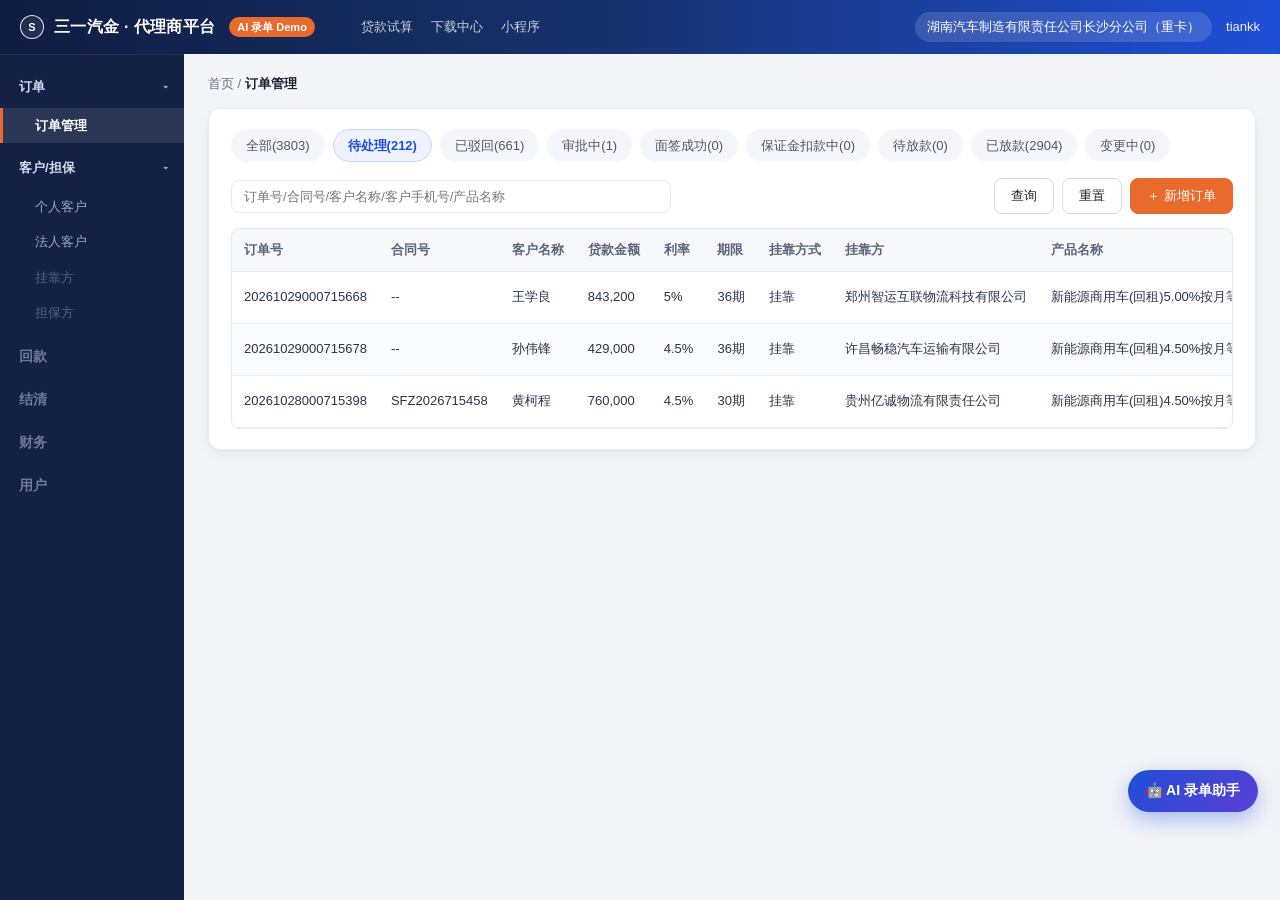
==== index.html @ d857e147 "Add 三一汽金 AI 智能录单 static demo for GitHub Pages. Serve index.html, styles.css, and app.js from the rep" ====
<!DOCTYPE html>
<html lang="zh-CN">
<head>
  <meta charset="UTF-8"/>
  <meta name="viewport" content="width=device-width, initial-scale=1.0"/>
  <link rel="icon" href="data:image/svg+xml,<svg xmlns=%22http://www.w3.org/2000/svg%22 viewBox=%220 0 32 32%22><circle cx=%2216%22 cy=%2216%22 r=%2214%22 fill=%22%231f4fd8%22/><text x=%2216%22 y=%2221%22 text-anchor=%22middle%22 fill=%22white%22 font-size=%2214%22 font-family=%22sans-serif%22>S</text></svg>"/>
  <title>三一汽金 · AI 智能录单 Demo（全字段版）</title>
  <link rel="stylesheet" href="styles.css"/>
</head>
<body>
  <!-- 顶栏 -->
  <header class="topbar">
    <div class="logo">
      <span class="tri">S</span>
      三一汽金 · 代理商平台
      <span class="demo-badge">AI 录单 Demo</span>
    </div>
    <span class="tb-item">贷款试算</span>
    <span class="tb-item">下载中心</span>
    <span class="tb-item">小程序</span>
    <div class="tb-right">
      <span class="pill">湖南汽车制造有限责任公司长沙分公司（重卡）</span>
      <span class="user-name">tiankk</span>
    </div>
  </header>

  <div class="layout">
    <!-- 左侧导航：订单列表 / 个人客户 / 法人客户 -->
    <nav class="sidenav" aria-label="主导航">
      <div class="nav-group">
        <div class="nav-item" data-nav="order">订单 <span class="caret">▾</span></div>
        <div class="nav-sub active" data-nav="order">订单管理</div>
      </div>
      <div class="nav-group">
        <div class="nav-item" data-nav="cust">客户/担保 <span class="caret">▾</span></div>
        <div class="nav-sub" data-nav="person">个人客户</div>
        <div class="nav-sub" data-nav="corp">法人客户</div>
        <div class="nav-sub dim" data-nav="">挂靠方</div>
        <div class="nav-sub dim" data-nav="">担保方</div>
      </div>
      <div class="nav-item dim" data-nav="">回款</div>
      <div class="nav-item dim" data-nav="">结清</div>
      <div class="nav-item dim" data-nav="">财务</div>
      <div class="nav-item dim" data-nav="">用户</div>
    </nav>

    <main class="main" id="main">
      <!-- ========= 订单管理列表 ========= -->
      <section id="view-orderList">
        <div class="crumbs">首页 / <b>订单管理</b></div>
        <div class="card">
          <div class="stat-tabs" id="orderTabs">
            <span class="stat-tab">全部(3803)</span>
            <span class="stat-tab on">待处理(212)</span>
            <span class="stat-tab">已驳回(661)</span>
            <span class="stat-tab">审批中(1)</span>
            <span class="stat-tab">面签成功(0)</span>
            <span class="stat-tab">保证金扣款中(0)</span>
            <span class="stat-tab">待放款(0)</span>
            <span class="stat-tab">已放款(2904)</span>
            <span class="stat-tab">变更中(0)</span>
          </div>
          <div class="list-head">
            <div class="search-box">
              <input id="orderSearch" placeholder="订单号/合同号/客户名称/客户手机号/产品名称"/>
            </div>
            <div class="toolbar-actions">
              <button type="button" class="btn" id="orderQueryBtn">查询</button>
              <button type="button" class="btn" id="orderResetBtn">重置</button>
              <button type="button" class="btn btn-orange" id="newOrderBtn">＋ 新增订单</button>
            </div>
          </div>
          <div class="table-wrap">
            <table class="grid" id="orderTable">
              <thead>
                <tr>
                  <th>订单号</th>
                  <th>合同号</th>
                  <th>客户名称</th>
                  <th>贷款金额</th>
                  <th>利率</th>
                  <th>期限</th>
                  <th>挂靠方式</th>
                  <th>挂靠方</th>
                  <th>产品名称</th>
                  <th>订单状态</th>
                  <th>操作</th>
                </tr>
              </thead>
              <tbody></tbody>
            </table>
          </div>
        </div>
      </section>

      <!-- ========= 个人客户列表 ========= -->
      <section id="view-personList" class="hidden">
        <div class="crumbs">首页 / 客户/担保 / <b>个人客户</b></div>
        <div class="card">
          <div class="stat-tabs" id="personTabs">
            <span class="stat-tab on">全部(1882)</span>
            <span class="stat-tab">待授权(1295)</span>
            <span class="stat-tab">预审中(0)</span>
            <span class="stat-tab">预审通过(619)</span>
            <span class="stat-tab">预审拒绝(31)</span>
          </div>
          <div class="list-head">
            <div class="search-box">
              <input id="personSearch" placeholder="搜索客户或配偶姓名/身份证/手机号"/>
            </div>
            <div class="toolbar-actions">
              <button type="button" class="btn" id="personQueryBtn">查询</button>
              <button type="button" class="btn" id="personResetBtn">重置</button>
              <button type="button" class="btn btn-orange" id="newPersonBtn">＋ 录客户</button>
            </div>
          </div>
          <div class="table-wrap">
            <table class="grid" id="personTable">
              <thead>
                <tr>
                  <th>客户姓名</th>
                  <th>身份证</th>
                  <th>客户来源</th>
                  <th>婚姻状况</th>
                  <th>业务类型</th>
                  <th>创建时间</th>
                  <th>汽金状态</th>
                </tr>
              </thead>
              <tbody></tbody>
            </table>
          </div>
        </div>
      </section>

      <!-- ========= 法人客户列表 ========= -->
      <section id="view-corpList" class="hidden">
        <div class="crumbs">首页 / 客户/担保 / <b>法人客户</b></div>
        <div class="card">
          <div class="stat-tabs" id="corpTabs">
            <span class="stat-tab on">全部(1378)</span>
            <span class="stat-tab">待授权(1249)</span>
            <span class="stat-tab">预审通过(189)</span>
            <span class="stat-tab">预审拒绝(7)</span>
          </div>
          <div class="list-head">
            <div class="search-box">
              <input id="corpSearch" placeholder="搜索企业名称/统一社会信用代码/法人姓名/法人身份证号"/>
            </div>
            <div class="toolbar-actions">
              <button type="button" class="btn" id="corpQueryBtn">查询</button>
              <button type="button" class="btn" id="corpResetBtn">重置</button>
              <button type="button" class="btn btn-orange" id="newCorpBtn">＋ 录客户</button>
            </div>
          </div>
          <div class="table-wrap">
            <table class="grid" id="corpTable">
              <thead>
                <tr>
                  <th>客户姓名</th>
                  <th>统一社会信用代码</th>
                  <th>法人姓名</th>
                  <th>业务类型</th>
                  <th>法人身份证号</th>
                  <th>汽金状态</th>
                </tr>
              </thead>
              <tbody></tbody>
            </table>
          </div>
        </div>
      </section>

      <!-- ========= 新增订单（四步向导） ========= -->
      <section id="view-wizard" class="hidden">
        <div class="crumbs">首页 / 订单管理 / <b>编辑订单</b> <span class="mode-hint">AI 录单模式</span></div>
        <div class="card">
          <div class="steps-bar" id="stepsBar">
            <div class="step-it on"><span class="n">1</span>选择金融产品</div>
            <div class="step-line"></div>
            <div class="step-it"><span class="n">2</span>添加客户、担保人</div>
            <div class="step-line"></div>
            <div class="step-it"><span class="n">3</span>添加资产</div>
            <div class="step-line"></div>
            <div class="step-it"><span class="n">4</span>上传附件</div>
          </div>

          <!-- 第一步：产品信息 -->
          <div id="step1">
            <div class="form-sec">
              <div class="f-row">
                <div class="f-item" data-field="bizType">
                  <div class="f-label">业务类型 <span class="ai-tag"></span></div>
                  <div class="opt-tags" id="bizType">
                    <span class="opt-tag" data-val="零售新车">零售新车</span>
                    <span class="opt-tag" data-val="商用车库融">商用车库融</span>
                    <span class="opt-tag" data-val="零售二手车">零售二手车</span>
                    <span class="opt-tag" data-val="存量机构">存量机构</span>
                    <span class="opt-tag" data-val="外部零售新车">外部零售新车</span>
                    <span class="opt-tag" data-val="外部零售二手车">外部零售二手车</span>
                  </div>
                </div>
              </div>
              <div class="f-row">
                <div class="f-item" data-field="prodType">
                  <div class="f-label">产品类型 <span class="ai-tag"></span></div>
                  <div class="opt-tags" id="prodType">
                    <span class="opt-tag" data-val="按揭">按揭</span>
                    <span class="opt-tag" data-val="回租">回租</span>
                    <span class="opt-tag" data-val="直租">直租</span>
                    <span class="opt-tag" data-val="库融">库融</span>
                  </div>
                </div>
              </div>
              <div class="f-row">
                <div class="f-item" data-field="calcType">
                  <div class="f-label">计算方式 <span class="ai-tag"></span></div>
                  <div class="opt-tags" id="calcType">
                    <span class="opt-tag" data-val="等额本息">等额本息</span>
                    <span class="opt-tag" data-val="等额本金">等额本金</span>
                  </div>
                </div>
              </div>
              <div class="f-row">
                <div class="f-item" data-field="repayType">
                  <div class="f-label">还款方式 <span class="ai-tag"></span></div>
                  <div class="opt-tags" id="repayType">
                    <span class="opt-tag" data-val="按月等额本息">按月等额本息</span>
                    <span class="opt-tag" data-val="前N月（1-6）还息不还本等额本息">前N月（1-6）还息不还本等额本息</span>
                    <span class="opt-tag" data-val="按季等额本息">按季等额本息</span>
                    <span class="opt-tag" data-val="冬歇期等额本息">冬歇期等额本息</span>
                  </div>
                </div>
              </div>
            </div>
            <div class="form-sec">
              <div class="f-row">
                <div class="f-item" data-field="product">
                  <div class="f-label"><span class="req">*</span>金融产品 <span class="ai-tag"></span></div>
                  <select class="f-select" id="product">
                    <option value="">请选择金融产品</option>
                    <option>仅厂担-商用车-零售新车-回租-新能源-普通产品3.0</option>
                    <option>双担保-工程机械-零售新机-回租-燃油-泵路大客户专项产品（5台）2.0</option>
                    <option>零售二手车-按揭-标准产品</option>
                  </select>
                  <div class="prod-tags hidden" id="prodTags">
                    <span class="prod-tag">还款日类型:固定15日还款</span>
                    <span class="prod-tag">计息规则:按月计息</span>
                    <span class="prod-tag">罚息收取规则:利率上浮50%</span>
                    <span class="prod-tag">贷款年限:5年</span>
                  </div>
                </div>
              </div>
              <div class="f-row">
                <div class="f-item" data-field="rate">
                  <div class="f-label"><span class="req">*</span>产品利率(%) <span class="ai-tag"></span></div>
                  <input class="f-input" id="rate" placeholder="如 5.00"/>
                </div>
                <div class="f-item" data-field="term">
                  <div class="f-label"><span class="req">*</span>贷款期数 <span class="ai-tag"></span></div>
                  <select class="f-select" id="term">
                    <option value="">请选择</option>
                    <option value="12">12期（1年）</option>
                    <option value="24">24期（2年）</option>
                    <option value="36">36期（3年）</option>
                    <option value="48">48期（4年）</option>
                    <option value="60">60期（5年）</option>
                  </select>
                </div>
                <div class="f-item" data-field="isDiscount">
                  <div class="f-label"><span class="req">*</span>是否贴息 <span class="ai-tag"></span></div>
                  <div class="radio-row" id="isDiscount">
                    <div class="radio-it" data-val="是">是</div>
                    <div class="radio-it" data-val="否">否</div>
                  </div>
                </div>
              </div>
              <div class="f-row">
                <div class="f-item" data-field="account">
                  <div class="f-label"><span class="req">*</span>收款账户 <span class="ai-tag"></span></div>
                  <select class="f-select" id="account">
                    <option value="">请选择收款账户</option>
                    <option>兴业银行(湖南汽车制造有限责任公司长沙分公司)</option>
                    <option>三一汽车金融有限公司-建行长沙华兴支行</option>
                  </select>
                  <div class="acct-info hidden" id="acctInfo">
                    <div>
                      <div class="k">收款账户开户行</div>
                      <div class="v" id="acctBank">--</div>
                    </div>
                    <div>
                      <div class="k">收款账户账号</div>
                      <div class="v" id="acctNo">--</div>
                    </div>
                    <div>
                      <div class="k">收款账户银联号</div>
                      <div class="v" id="acctUnion">--</div>
                    </div>
                  </div>
                </div>
              </div>
            </div>
          </div>

          <!-- 第二步：客户与担保 -->
          <div id="step2" class="hidden">
            <div class="form-sec">
              <div class="r-row" data-field="custName">
                <div class="r-label"><span class="req">*</span>客户名称 <span class="ai-tag"></span></div>
                <input class="f-input r-input" id="custName" placeholder="请选择客户"/>
              </div>
              <div class="r-row">
                <div class="r-label">客户信息</div>
                <div class="r-actions">
                  <button type="button" class="btn btn-primary" data-toast="已按客户名称拉取最新客户信息（演示）">✎ 更新客户信息</button>
                  <button type="button" class="btn btn-orange" data-toast="关联CRM销售订单（演示）">关联CRM销售订单</button>
                </div>
              </div>
              <div class="r-row" data-field="isBuyer">
                <div class="r-label"><span class="req">*</span>借款人是否为实际购买人 <span class="ai-tag"></span></div>
                <div class="radio-row" id="isBuyer">
                  <div class="radio-it" data-val="是">是</div>
                  <div class="radio-it" data-val="否">否</div>
                </div>
              </div>
              <div class="r-row" data-field="attachType">
                <div class="r-label"><span class="req">*</span>挂靠方式 <span class="ai-tag"></span></div>
                <div class="radio-row" id="attachType">
                  <div class="radio-it" data-val="非挂靠">非挂靠</div>
                  <div class="radio-it" data-val="挂靠">挂靠</div>
                  <div class="radio-it disabled" data-val="委托挂靠">委托挂靠</div>
                </div>
              </div>
              <div class="r-row" data-field="sameAttacher">
                <div class="r-label"><span class="req">*</span>是否同一挂靠方 <span class="ai-tag"></span></div>
                <div class="radio-row" id="sameAttacher">
                  <div class="radio-it" data-val="是">是</div>
                  <div class="radio-it" data-val="否">否</div>
                </div>
              </div>
              <div class="r-row" data-field="attacher">
                <div class="r-label"><span class="req">*</span>挂靠方 <span class="ai-tag"></span></div>
                <input class="f-input r-input" id="attacher" placeholder="如：贵州犇途运输有限公司"/>
              </div>
              <div class="r-row" data-field="city">
                <div class="r-label">备案城市 <span class="ai-tag"></span></div>
                <select class="f-select r-input" id="city">
                  <option value="">请选择备案城市</option>
                  <option>长沙</option>
                  <option>郑州</option>
                  <option>武汉</option>
                  <option>石家庄</option>
                  <option>唐山</option>
                </select>
              </div>
            </div>
            <div class="form-sec" data-field="guarantor">
              <div class="sec-head">担保方 <span class="sec-desc">指直接对三一金融提供连带责任担保的个人或法人，双无担保业务企业客户，需至少一位实控人担保方</span> <span class="ai-tag"></span></div>
              <div class="sec-add">
                <button type="button" class="btn btn-orange btn-sm" data-toast="演示模式：担保方由 AI 解析自动带入，或手工添加">＋ 添加担保方</button>
              </div>
              <div id="guarantorList"><div class="empty-tip">暂无担保方信息，可点击添加</div></div>
            </div>
            <div class="form-sec">
              <div class="sec-head">反担保 <span class="sec-desc">指直接对保证人【经销商】提供反担保的个人或法人</span></div>
              <div class="sec-add">
                <button type="button" class="btn btn-orange btn-sm" data-toast="演示模式：反担保由 AI 解析自动带入">＋ 添加反担保</button>
              </div>
              <div id="counterGList"><div class="empty-tip">暂无反担保信息，可点击添加</div></div>
            </div>
          </div>

          <!-- 第三步：资产 -->
          <div id="step3" class="hidden">
            <div class="asset-tools">
              <button type="button" class="btn btn-orange btn-sm" id="addAssetBtn">＋ 添加资产</button>
              <button type="button" class="btn btn-primary btn-sm" data-toast="批量导入资产（演示）">▦ 批量导入资产</button>
              <button type="button" class="btn btn-sm" data-toast="下载模板（演示）">下载模板</button>
            </div>
            <div class="check-strip" id="checkStrip">[信息完整性提醒]：<span>合格证信息<b class="bad">✗</b></span><span>发票信息<b class="bad">✗</b></span><span>保单信息<b class="bad">✗</b></span><span>信息一致性<b class="bad">✗</b></span></div>
            <div id="assetList"><div class="empty-tip">暂无资产，请添加或由 AI 解析带入</div></div>
            <div class="sum-row">
              <div class="sum-card"><div class="k">销售总金额（含附加品）</div><div class="v" id="sumSale">0.00元</div></div>
              <div class="sum-card"><div class="k">融资总金额（含附加品）</div><div class="v red" id="sumLoan">0.00元</div></div>
              <div class="sum-card"><div class="k">首付款金额（含附加品）</div><div class="v orange" id="sumDown">0.00元</div></div>
              <div class="sum-card"><div class="k">附加品融资比例</div><div class="v">0%</div></div>
            </div>
          </div>

          <!-- 第四步：尽调信息 + 信审材料（原站放在步骤 4「上传附件」） -->
          <div id="step4" class="hidden">
            <div class="form-sec">
              <div class="sec-title"><span class="req-mark">* </span>尽调信息</div>
              <button type="button" class="btn" data-toast="尽调信息由风控尽调流程生成（演示）">👁 查看尽调信息</button>
            </div>
            <div class="form-sec">
              <div class="sec-title">信审材料</div>
              <div id="attChecklist"></div>
              <input type="file" id="matFileInput" class="visually-hidden" multiple accept="image/*,.pdf"/>
              <div class="f-hint">提示：在右侧 AI 助手中上传的附件会自动归类到这里；也可以点击「+」直接补传，支持多选。</div>
            </div>
          </div>

          <div class="form-foot">
            <button type="button" class="btn" id="prevBtn" disabled>上一步</button>
            <div class="foot-actions">
              <button type="button" class="btn" id="saveOrderBtn">保存</button>
              <button type="button" class="btn btn-primary" id="nextBtn">下一步</button>
            </div>
          </div>
        </div>
      </section>
    </main>
  </div>

  <!-- ========= 新增个人客户弹窗 ========= -->
  <div class="mask" id="personMask">
    <div class="modal lg">
      <div class="m-hd"><span class="t">新增个人客户</span><span class="x" data-close="personMask">✕</span></div>
      <div class="m-bd">
        <div class="f-row">
          <div class="f-item" data-field="pMarriage">
            <div class="f-label"><span class="req">*</span>婚姻状况 <span class="ai-tag"></span></div>
            <div class="radio-row" id="pMarriage">
              <div class="radio-it" data-val="未婚">未婚</div>
              <div class="radio-it" data-val="已婚">已婚</div>
              <div class="radio-it" data-val="离异">离异</div>
              <div class="radio-it" data-val="丧偶">丧偶</div>
            </div>
          </div>
        </div>
        <div class="ocr-row">
          <div class="ocr-box" id="pIdFront" data-upload data-kind="身份证" data-ph="客户身份证人像面"><div class="plus">＋</div><div>客户身份证人像面</div></div>
          <div class="ocr-box" id="pIdBack" data-upload data-kind="身份证" data-ph="客户身份证国徽面"><div class="plus">＋</div><div>客户身份证国徽面</div></div>
          <div class="ocr-info">
            <div class="kv"><span class="k">姓名：</span><span class="v wait" id="pIdName">待识别</span></div>
            <div class="kv"><span class="k">身份证：</span><span class="v wait" id="pIdNo">待识别</span></div>
            <div class="kv"><span class="k">性别：</span><span class="v wait" id="pIdGender">待识别</span></div>
            <div class="kv"><span class="k">民族：</span><span class="v wait" id="pIdNation">待识别</span></div>
            <div class="kv"><span class="k">住址：</span><span class="v wait" id="pIdAddr">待识别</span></div>
            <div class="kv"><span class="k">年龄：</span><span class="v wait" id="pIdAge">待识别</span></div>
            <div class="kv"><span class="k">有效期限：</span><span class="v wait" id="pIdValid">待识别</span></div>
          </div>
        </div>
        <div class="f-row">
          <div class="f-item" data-field="pPhone">
            <div class="f-label"><span class="req">*</span>客户手机号 <span class="ai-tag"></span></div>
            <input class="f-input" id="pPhone" placeholder="请输入客户手机号"/>
          </div>
          <div class="f-item" data-field="pEmail">
            <div class="f-label"><span class="req">*</span>联系邮箱 <span class="ai-tag"></span></div>
            <input class="f-input" id="pEmail" placeholder="请输入邮箱"/>
          </div>
          <div class="f-item" data-field="pPreLoan">
            <div class="f-label"><span class="req">*</span>客户预贷款金额（万） <span class="ai-tag"></span></div>
            <input class="f-input" id="pPreLoan" placeholder="请输入1-10,000整数"/>
          </div>
        </div>
        <div class="f-row">
          <div class="f-item" data-field="pSingle">
            <div class="f-label">未婚材料证明</div>
            <div class="ocr-box ocr-box-sm" id="pSingleBox" data-upload data-kind="婚姻证明" data-ph="未婚材料证明"><div class="plus">＋</div><div>未婚材料证明</div></div>
          </div>
        </div>
        <div class="form-sec hidden" id="spouseSec" data-field="spouse">
          <div class="sec-title">配偶身份证 <span class="sec-desc">已婚客户需录入配偶证件（支持 OCR 识别）</span> <span class="ai-tag"></span></div>
          <div class="ocr-row">
            <div class="ocr-box" id="sIdFront" data-upload data-kind="配偶身份证" data-ph="配偶身份证人像面"><div class="plus">＋</div><div>配偶身份证人像面</div></div>
            <div class="ocr-box" id="sIdBack" data-upload data-kind="配偶身份证" data-ph="配偶身份证国徽面"><div class="plus">＋</div><div>配偶身份证国徽面</div></div>
            <div class="ocr-info">
              <div class="kv"><span class="k">姓名：</span><span class="v wait" id="sIdName">待识别</span></div>
              <div class="kv"><span class="k">身份证：</span><span class="v wait" id="sIdNo">待识别</span></div>
              <div class="kv"><span class="k">性别：</span><span class="v wait" id="sIdGender">待识别</span></div>
              <div class="kv"><span class="k">民族：</span><span class="v wait" id="sIdNation">待识别</span></div>
              <div class="kv"><span class="k">住址：</span><span class="v wait" id="sIdAddr">待识别</span></div>
              <div class="kv"><span class="k">有效期限：</span><span class="v wait" id="sIdValid">待识别</span></div>
            </div>
          </div>
        </div>
      </div>
      <div class="m-ft">
        <button type="button" class="btn" data-close="personMask">取消</button>
        <button type="button" class="btn btn-primary" id="savePersonBtn">保存</button>
      </div>
    </div>
  </div>

  <!-- ========= 新增法人客户弹窗 ========= -->
  <div class="mask" id="corpMask">
    <div class="modal lg">
      <div class="m-hd"><span class="t">新增法人客户</span><span class="x" data-close="corpMask">✕</span></div>
      <div class="m-bd">
        <div class="form-sec">
          <div class="f-label"><span class="req">*</span>营业执照 <span class="ai-tag"></span></div>
          <div class="ocr-row">
            <div class="ocr-box" id="cLicenseBox" data-upload data-kind="营业执照" data-ph="营业执照"><div class="plus">＋</div><div>营业执照</div></div>
            <div class="ocr-info">
              <div class="kv"><span class="k k-wide">公司名称：</span><span class="v wait" id="cCorpName">待识别</span></div>
              <div class="kv"><span class="k k-wide">统一社会信用代码：</span><span class="v wait" id="cCreditCode">待识别</span></div>
            </div>
          </div>
        </div>
        <div class="form-sec">
          <div class="f-label"><span class="req">*</span>法人身份证 <span class="ai-tag"></span></div>
          <div class="ocr-row">
            <div class="ocr-box" id="cIdFront" data-upload data-kind="身份证" data-ph="法人身份证人像面"><div class="plus">＋</div><div>法人身份证人像面</div></div>
            <div class="ocr-box" id="cIdBack" data-upload data-kind="身份证" data-ph="法人身份证国徽面"><div class="plus">＋</div><div>法人身份证国徽面</div></div>
            <div class="ocr-info">
              <div class="kv"><span class="k">姓名：</span><span class="v wait" id="cLegalName">待识别</span></div>
              <div class="kv"><span class="k">身份证：</span><span class="v wait" id="cLegalIdNo">待识别</span></div>
              <div class="kv"><span class="k">性别：</span><span class="v wait" id="cLegalGender">待识别</span></div>
              <div class="kv"><span class="k">民族：</span><span class="v wait" id="cLegalNation">待识别</span></div>
              <div class="kv"><span class="k">住址：</span><span class="v wait" id="cLegalAddr">待识别</span></div>
              <div class="kv"><span class="k">有效期限：</span><span class="v wait" id="cLegalValid">待识别</span></div>
            </div>
          </div>
        </div>
        <div class="f-row">
          <div class="f-item" data-field="cPhone">
            <div class="f-label"><span class="req">*</span>法人手机号 <span class="ai-tag"></span></div>
            <input class="f-input" id="cPhone" placeholder="请输入法人手机号"/>
          </div>
          <div class="f-item" data-field="cPreLoan">
            <div class="f-label"><span class="req">*</span>客户预贷款金额（万） <span class="ai-tag"></span></div>
            <input class="f-input" id="cPreLoan" placeholder="请输入1-10,000整数"/>
          </div>
          <div class="f-item" data-field="cEmail">
            <div class="f-label">联系邮箱 <span class="ai-tag"></span></div>
            <input class="f-input" id="cEmail" placeholder="请输入邮箱"/>
          </div>
        </div>
      </div>
      <div class="m-ft">
        <button type="button" class="btn" id="saveCorpGBtn">保存，同时将法人录为担保方</button>
        <button type="button" class="btn btn-primary" id="saveCorpBtn">保存</button>
      </div>
    </div>
  </div>

  <!-- ========= 添加资产弹窗 ========= -->
  <div class="mask" id="assetMask">
    <div class="modal xl">
      <div class="m-hd"><span class="t">添加资产</span><span class="x" data-close="assetMask">✕</span></div>
      <div class="m-bd">
        <div class="form-sec">
          <div class="sec-title">融资情况</div>
          <div class="sum-row tight">
            <div class="sum-card"><div class="k">资产总金额</div><div class="v" id="amSale">0.00元</div></div>
            <div class="sum-card"><div class="k">总贷款金额</div><div class="v red" id="amLoan">0.00元</div></div>
            <div class="sum-card"><div class="k">首付金额</div><div class="v orange" id="amDown">0.00元</div></div>
            <div class="sum-card"><div class="k">融资比例</div><div class="v" id="amRatio">0%</div></div>
          </div>
        </div>
        <div class="form-sec">
          <div class="sec-title">车型</div>
          <div class="f-row">
            <div class="f-item">
              <div class="f-label"><span class="req">*</span>类型-子类型</div>
              <select class="f-select" id="aType">
                <option>牵引车-充电牵引车</option>
                <option>牵引车-燃油牵引车</option>
                <option>自卸车-充电自卸车</option>
                <option>搅拌车-充电搅拌车</option>
                <option>载货车</option>
              </select>
            </div>
            <div class="f-item">
              <div class="f-label">合格证型号</div>
              <input class="f-input" id="aCertModel" placeholder="合格证中的资产型号"/>
            </div>
          </div>
          <div class="f-row">
            <div class="f-item">
              <div class="f-label">买卖合同型号</div>
              <input class="f-input" id="aContractModel" placeholder="买卖合同中的资产型号"/>
            </div>
            <div class="f-item">
              <div class="f-label"><span class="req">*</span>资产交易价格（元）</div>
              <input class="f-input" id="aPrice" placeholder="如：527000"/>
            </div>
          </div>
          <div class="f-row">
            <div class="f-item">
              <div class="f-label"><span class="req">*</span>客户贷款金额（元）</div>
              <input class="f-input" id="aLoan" placeholder="按融资比例自动带出，可修改"/>
            </div>
            <div class="f-item"></div>
          </div>
        </div>
        <div class="form-sec">
          <div class="sec-title">附加品</div>
          <button type="button" class="btn btn-orange btn-sm" data-toast="添加附加品（演示）">＋ 添加附加品</button>
        </div>
        <div class="form-sec">
          <div class="sec-title">合格证 <span class="ocr-badge">OCR 识别</span></div>
          <div class="ocr-block">
            <div class="ocr-box" id="aCertBox" data-upload data-kind="合格证" data-ph="合格证"><div class="plus">＋</div><div>合格证</div></div>
            <div class="ocr-fields">
              <div class="f-row">
                <div class="f-item"><div class="f-label">合格证号码</div><input class="f-input" id="aCertNo" placeholder="请输入合格证号码"/></div>
                <div class="f-item"><div class="f-label">车架号</div><input class="f-input" id="aVin" placeholder="请输入车架号（VIN）"/></div>
              </div>
              <div class="f-row">
                <div class="f-item"><div class="f-label">发动机号</div><input class="f-input" id="aEngine" placeholder="请输入发动机号"/></div>
                <div class="f-item"><div class="f-label">整车编码</div><input class="f-input" id="aVehicle" placeholder="请输入整车编码"/></div>
              </div>
            </div>
          </div>
        </div>
        <div class="form-sec">
          <div class="sec-title">发票信息 <span class="ocr-badge">OCR 识别</span></div>
          <div class="ocr-block">
            <div class="ocr-box" id="aInvBox" data-upload data-kind="发票" data-ph="发票"><div class="plus">＋</div><div>发票</div></div>
            <div class="ocr-fields">
              <div class="f-row">
                <div class="f-item">
                  <div class="f-label">发票类型</div>
                  <select class="f-select" id="aInvType">
                    <option>电子发票</option>
                    <option>纸质发票</option>
                    <option>机动车销售统一发票</option>
                  </select>
                </div>
                <div class="f-item"><div class="f-label">发票抬头</div><input class="f-input" id="aInvTitle" placeholder="请输入发票抬头"/></div>
              </div>
              <div class="f-row">
                <div class="f-item"><div class="f-label">发票编号</div><input class="f-input" id="aInvNo" placeholder="请输入发票编号"/></div>
                <div class="f-item"><div class="f-label">发票金额（元）</div><input class="f-input" id="aInvAmount" placeholder="请输入发票金额"/></div>
              </div>
            </div>
          </div>
        </div>
        <div class="form-sec">
          <div class="sec-title">保险 <span class="ocr-badge">OCR 识别</span></div>
          <div class="ocr-block">
            <div class="ocr-box" id="aInsBox" data-upload data-kind="保单" data-ph="交强险保单"><div class="plus">＋</div><div>交强险保单</div></div>
            <div class="ocr-fields">
              <div class="f-row">
                <div class="f-item">
                  <div class="f-label"><span class="req">*</span>保险公司</div>
                  <select class="f-select" id="aInsCo">
                    <option>中国人保财险</option>
                    <option>中国平安财险</option>
                    <option>太平洋财险</option>
                    <option>国寿财险</option>
                    <option>大地财险</option>
                    <option>中华联合财险</option>
                    <option>阳光财险</option>
                  </select>
                </div>
                <div class="f-item"><div class="f-label"><span class="req">*</span>保单号</div><input class="f-input" id="aPolicyNo" placeholder="请输入保单号"/></div>
              </div>
              <div class="f-row">
                <div class="f-item"><div class="f-label"><span class="req">*</span>保险期限（起）</div><input class="f-input" id="aInsStart" placeholder="YYYY-MM-DD"/></div>
                <div class="f-item"><div class="f-label"><span class="req">*</span>保险期限（止）</div><input class="f-input" id="aInsEnd" placeholder="YYYY-MM-DD"/></div>
              </div>
              <div class="f-row">
                <div class="f-item"><div class="f-label">保险公司所在地</div><input class="f-input" id="aInsLoc" placeholder="如：湖南长沙"/></div>
                <div class="f-item"></div>
              </div>
            </div>
          </div>
        </div>
      </div>
      <div class="m-ft">
        <button type="button" class="btn" data-close="assetMask">取消</button>
        <button type="button" class="btn btn-primary" id="assetSaveBtn">保存资产</button>
      </div>
    </div>
  </div>

  <!-- ========= 成功弹窗 ========= -->
  <div class="mask" id="okMask">
    <div class="modal ok-modal">
      <div class="ok-icon">✓</div>
      <div class="ok-title" id="okTitle">已保存</div>
      <div class="ok-kv" id="okBody"></div>
      <button type="button" class="btn btn-primary btn-block" data-close="okMask">知道了</button>
    </div>
  </div>

  <!-- ========= AI 助手 ========= -->
  <button type="button" class="ai-fab" id="aiFab">🤖 AI 录单助手</button>
  <aside class="ai-drawer" id="aiDrawer" aria-label="AI 录单助手">
    <div class="ai-resize" id="aiResize" title="拖拽调整高度"></div>
    <div class="ai-hd">
      <div>
        <div class="t">🤖 AI 录单助手</div>
        <div class="sub">客户信息 / 融资需求 / 附件丢给我，自动解析填充并保存</div>
      </div>
      <span class="x" id="aiClose">✕</span>
    </div>
    <div class="ai-body" id="chatBody">
      <div class="msg ai">
        <div class="bubble">我是 AI 录单助手。你可以：<br/>① 粘贴客户信息+融资需求的文字描述<br/>② 上传身份证、营业执照、合同等附件图片<br/>我会自动解析，并支持<b>分别填充到「录客户」和「录订单」</b>。<br/><span class="chat-note">⚠️ 演示环境，请勿粘贴真实客户敏感信息</span></div>
      </div>
    </div>
    <div class="ai-ft">
      <div class="file-tags" id="fileTags"></div>
      <div class="ai-quick">
        <button type="button" class="btn" id="demoFillBtn">📋 填入示例</button>
        <button type="button" class="btn" id="attBtn">📎 添加附件</button>
        <input type="file" id="attInput" class="visually-hidden" multiple accept="image/*,.pdf"/>
        <input type="file" id="boxFileInput" class="visually-hidden" accept="image/*,.pdf"/>
      </div>
      <div class="chat-input-row">
        <textarea id="chatInput" placeholder="粘贴客户信息、融资需求…"></textarea>
        <div class="chat-btns">
          <button type="button" class="btn btn-primary" id="parseBtn">AI 智能解析</button>
          <button type="button" class="btn" id="newSessBtn" title="清空对话上下文，开始新的一单">🧹 新会话</button>
          <button type="button" class="btn" id="cfgBtn">⚙ 接口</button>
        </div>
      </div>
      <div class="cfg-panel hidden" id="cfgPanel">
        <div>大模型接口（OpenAI 兼容，留空则本地规则解析）：</div>
        <input id="cfgBase" placeholder="API 地址，如 https://api.deepseek.com/v1"/>
        <input id="cfgKey" placeholder="API Key" type="password"/>
        <div class="cfg-models">
          <span class="chat-tip">百炼常用模型，点击填入：</span>
          <button type="button" class="btn btn-sm" data-m="qwen3.7-plus">qwen3.7-plus(图文)</button>
          <button type="button" class="btn btn-sm" data-m="qwen3.8-max">qwen3.8-max(图文)</button>
          <button type="button" class="btn btn-sm" data-m="qwen3.8-flash">qwen3.8-flash(纯文本)</button>
          <div class="cfg-model-note">注意：qwen-vl-plus / qwen-vl-max / qwen-plus 等老型号已下线，会报 model_not_found</div>
        </div>
        <div class="cfg-row">
          <div><input id="cfgModel" placeholder="模型名，如 deepseek-chat"/></div>
          <div class="cfg-vision"><input type="checkbox" id="cfgVision"/>识别图片</div>
        </div>
        <div class="cfg-actions">
          <button type="button" class="btn btn-sm" id="cfgTestBtn">测试连接</button>
          <span class="cfg-msg" id="cfgTestMsg"></span>
        </div>
      </div>
    </div>
  </aside>

  <div id="toast"></div>
  <script src="app.js"></script>
</body>
</html>
---- styles.css ----
/* =========================================================
   三一汽金 · AI 智能录单 Demo
   视觉层：克制的蓝橙体系、更清晰的层级与对齐
   ========================================================= */

:root {
  --blue: #1f4fd8;
  --blue-d: #163cb0;
  --blue-soft: #eef3ff;
  --blue-line: #c9d6f8;
  --orange: #e86a2d;
  --orange-d: #d45a20;
  --orange-soft: #fff4ec;
  --red: #d4382d;
  --red-soft: #fff1f0;
  --green: #2f9e44;
  --green-soft: #edf9ee;
  --gold: #d48806;
  --gold-soft: #fff8e8;
  --bg: #f3f5f9;
  --card: #ffffff;
  --line: #e4e8f0;
  --line-strong: #d5dbe6;
  --text: #1c2333;
  --sub: #667085;
  --muted: #98a2b3;
  --sidebar: #142044;
  --sidebar-text: #b7c0dc;
  --topbar-h: 54px;
  --sidenav-w: 184px;
  --radius: 8px;
  --radius-lg: 12px;
  --shadow: 0 1px 2px rgba(16, 24, 40, 0.04), 0 4px 16px rgba(16, 24, 40, 0.05);
  --shadow-md: 0 8px 24px rgba(16, 24, 40, 0.10);
  --focus: 0 0 0 3px rgba(31, 79, 216, 0.16);
}

* { margin: 0; padding: 0; box-sizing: border-box; }

html, body {
  font-family: -apple-system, BlinkMacSystemFont, "PingFang SC", "Microsoft YaHei", "Noto Sans SC", sans-serif;
  background: var(--bg);
  color: var(--text);
  overflow-x: hidden;
  font-size: 14px;
  line-height: 1.5;
}

button { cursor: pointer; font-family: inherit; }
input, select, textarea { font-family: inherit; color: var(--text); }

.hidden { display: none !important; }

/* ============ 顶栏 ============ */
.topbar {
  height: var(--topbar-h);
  background: linear-gradient(90deg, #101c42 0%, #16336e 48%, #1f4fd8 100%);
  display: flex;
  align-items: center;
  padding: 0 20px;
  color: #fff;
  position: sticky;
  top: 0;
  z-index: 50;
  box-shadow: 0 1px 0 rgba(255, 255, 255, 0.06);
}

.logo {
  display: flex;
  align-items: center;
  gap: 10px;
  font-weight: 700;
  font-size: 16px;
  margin-right: 28px;
  letter-spacing: 0.02em;
  white-space: nowrap;
}

.logo .tri {
  width: 24px;
  height: 24px;
  border: 1.5px solid rgba(255, 255, 255, 0.88);
  border-radius: 50%;
  display: inline-flex;
  align-items: center;
  justify-content: center;
  font-size: 11px;
  font-weight: 700;
  background: rgba(255, 255, 255, 0.08);
}

.demo-badge {
  background: var(--orange);
  color: #fff;
  font-size: 11px;
  font-weight: 600;
  padding: 2px 8px;
  border-radius: 999px;
  margin-left: 4px;
  letter-spacing: 0;
}

.tb-item {
  font-size: 13px;
  opacity: 0.78;
  margin-left: 18px;
  cursor: default;
  white-space: nowrap;
}

.tb-right {
  margin-left: auto;
  display: flex;
  align-items: center;
  gap: 14px;
  font-size: 13px;
}

.pill {
  background: rgba(255, 255, 255, 0.14);
  padding: 5px 12px;
  border-radius: 999px;
  max-width: 360px;
  overflow: hidden;
  text-overflow: ellipsis;
  white-space: nowrap;
}

.user-name {
  opacity: 0.92;
  font-weight: 500;
}

/* ============ 布局 / 侧栏 ============ */
.layout {
  display: flex;
  min-height: calc(100vh - var(--topbar-h));
}

.sidenav {
  width: var(--sidenav-w);
  background: var(--sidebar);
  color: var(--sidebar-text);
  padding: 12px 0 24px;
  flex-shrink: 0;
}

.nav-group { font-size: 13px; margin-bottom: 4px; }

.nav-item {
  padding: 11px 16px;
  cursor: pointer;
  display: flex;
  justify-content: space-between;
  align-items: center;
  border-left: 3px solid transparent;
  color: #d5dcf0;
  font-weight: 600;
}

.nav-item .caret { font-size: 10px; opacity: 0.7; }

.nav-item:hover,
.nav-sub:hover { background: rgba(255, 255, 255, 0.06); }

.nav-item.active {
  background: rgba(255, 255, 255, 0.10);
  border-left-color: var(--orange);
  color: #fff;
}

.nav-sub {
  padding: 8px 16px 8px 32px;
  font-size: 13px;
  color: #9aa7d0;
  cursor: pointer;
  border-left: 3px solid transparent;
}

.nav-sub.active {
  color: #fff;
  background: rgba(255, 255, 255, 0.10);
  border-left-color: var(--orange);
  font-weight: 600;
}

.nav-item.dim,
.nav-sub.dim { opacity: 0.48; cursor: default; }

/* ============ 主区域 ============ */
.main {
  flex: 1;
  padding: 20px 24px 100px;
  min-width: 0;
}

.crumbs {
  font-size: 13px;
  color: var(--sub);
  margin-bottom: 14px;
}

.crumbs b { color: var(--text); font-weight: 600; }

.mode-hint {
  color: var(--orange);
  margin-left: 10px;
  font-size: 12px;
  font-weight: 500;
}

.card {
  background: var(--card);
  border-radius: var(--radius-lg);
  padding: 20px 22px;
  box-shadow: var(--shadow);
  border: 1px solid rgba(228, 232, 240, 0.8);
}

/* ============ 状态 Tab / 工具条 ============ */
.stat-tabs {
  display: flex;
  gap: 8px;
  flex-wrap: wrap;
  margin-bottom: 16px;
}

.stat-tab {
  padding: 6px 14px;
  border-radius: 999px;
  background: #f4f6fb;
  font-size: 13px;
  color: #4e5566;
  border: 1px solid transparent;
  cursor: pointer;
  transition: background 0.15s, color 0.15s, border-color 0.15s;
}

.stat-tab:hover { background: #eaeef6; }

.stat-tab.on {
  background: var(--blue-soft);
  color: var(--blue);
  border-color: var(--blue-line);
  font-weight: 600;
}

.list-head {
  display: flex;
  justify-content: space-between;
  align-items: center;
  gap: 16px;
  margin-bottom: 14px;
  flex-wrap: wrap;
}

.search-box {
  flex: 1;
  max-width: 440px;
  display: flex;
  border: 1px solid var(--line);
  border-radius: var(--radius);
  overflow: hidden;
  background: #fff;
  min-width: 240px;
}

.search-box input {
  flex: 1;
  border: none;
  padding: 8px 12px;
  font-size: 13px;
  outline: none;
  background: transparent;
}

.search-box:focus-within {
  border-color: var(--blue);
  box-shadow: var(--focus);
}

.toolbar-actions {
  display: flex;
  gap: 8px;
  flex-wrap: wrap;
}

/* ============ 按钮 ============ */
.btn {
  border: 1px solid var(--line-strong);
  background: #fff;
  border-radius: var(--radius);
  padding: 8px 16px;
  font-size: 13px;
  color: var(--text);
  transition: background 0.15s, border-color 0.15s, box-shadow 0.15s;
  white-space: nowrap;
}

.btn:hover { background: #f7f8fb; }

.btn-primary {
  background: var(--blue);
  border-color: var(--blue);
  color: #fff;
}

.btn-primary:hover { background: var(--blue-d); border-color: var(--blue-d); }

.btn-orange {
  background: var(--orange);
  border-color: var(--orange);
  color: #fff;
}

.btn-orange:hover { background: var(--orange-d); border-color: var(--orange-d); }

.btn-danger {
  color: var(--red);
  border-color: #f0b3ae;
  background: #fff;
}

.btn-danger:hover { background: var(--red-soft); }

.btn:disabled { opacity: 0.5; cursor: not-allowed; }

.btn-sm { padding: 5px 12px; font-size: 12px; }

/* ============ 表格 ============ */
.table-wrap {
  overflow-x: auto;
  border: 1px solid var(--line);
  border-radius: var(--radius);
}

table.grid {
  width: 100%;
  border-collapse: collapse;
  font-size: 13px;
}

table.grid th {
  background: #f6f8fc;
  color: #5b6478;
  font-weight: 600;
  text-align: left;
  padding: 11px 12px;
  border-bottom: 1px solid var(--line);
  white-space: nowrap;
  position: sticky;
  top: 0;
}

table.grid td {
  padding: 11px 12px;
  border-bottom: 1px solid #eef0f5;
  color: #2b3345;
  white-space: nowrap;
}

table.grid tbody tr:nth-child(even) td { background: #fafbfe; }
table.grid tbody tr:hover td { background: #f3f6ff; }

.link { color: var(--blue); cursor: pointer; font-weight: 500; }

.st-tag {
  display: inline-block;
  padding: 2px 8px;
  border-radius: 4px;
  font-size: 12px;
  font-weight: 500;
  background: var(--blue-soft);
  color: var(--blue);
}

.st-ok { background: var(--green-soft); color: #237a33; }
.st-warn { background: var(--gold-soft); color: #b07004; }
.st-info { background: var(--blue-soft); color: var(--blue); }
.st-danger { background: var(--red-soft); color: var(--red); }
.st-proc { background: var(--orange-soft); color: #c2571b; }

.empty-tip {
  text-align: center;
  color: var(--sub);
  padding: 40px 0;
  font-size: 13px;
}

/* ============ 步骤条 ============ */
.steps-bar {
  display: flex;
  align-items: center;
  margin: 4px 0 24px;
  padding: 4px 2px 8px;
  overflow-x: auto;
}

.step-it {
  display: flex;
  align-items: center;
  gap: 8px;
  font-size: 14px;
  color: var(--sub);
  white-space: nowrap;
}

.step-it .n {
  width: 26px;
  height: 26px;
  border-radius: 50%;
  background: #e8ebf2;
  color: var(--sub);
  display: inline-flex;
  align-items: center;
  justify-content: center;
  font-size: 13px;
  font-weight: 650;
  flex-shrink: 0;
}

.step-it.on { color: var(--blue); font-weight: 650; }
.step-it.on .n { background: var(--blue); color: #fff; }
.step-it.done { color: #3d8b4c; }
.step-it.done .n { background: var(--green-soft); color: var(--green); }

.step-line {
  width: 72px;
  height: 2px;
  background: #e4e7ef;
  margin: 0 12px;
  flex-shrink: 0;
}

.step-it.done + .step-line { background: #b7e0bc; }

/* ============ 表单 ============ */
.form-sec { margin-bottom: 22px; }

.sec-title {
  font-size: 14px;
  font-weight: 650;
  margin-bottom: 12px;
  padding-left: 10px;
  border-left: 3px solid var(--blue);
  display: flex;
  align-items: center;
  flex-wrap: wrap;
  gap: 8px;
}

.sec-title .req-mark { color: var(--red); margin-right: 2px; }
.sec-desc { font-weight: 400; font-size: 12px; color: var(--sub); }

.f-row {
  display: flex;
  gap: 18px;
  margin-bottom: 14px;
  flex-wrap: wrap;
}

.f-item { flex: 1; min-width: 220px; }

.f-label {
  font-size: 13px;
  color: #4a5263;
  margin-bottom: 6px;
  display: flex;
  align-items: center;
  gap: 6px;
}

.req { color: var(--red); }

.f-input,
.f-select {
  width: 100%;
  border: 1px solid var(--line);
  border-radius: var(--radius);
  padding: 8px 12px;
  font-size: 13px;
  outline: none;
  background: #fff;
  transition: border-color 0.15s, box-shadow 0.15s;
}

.f-input:focus,
.f-select:focus {
  border-color: var(--blue);
  box-shadow: var(--focus);
}

.f-input.warn {
  border-color: var(--gold);
  background: #fffbeb;
}

.f-hint { font-size: 12px; color: var(--sub); margin-top: 8px; }

.opt-tags {
  display: flex;
  gap: 6px 16px;
  flex-wrap: wrap;
  padding: 4px 0;
}

.opt-tag {
  font-size: 13px;
  color: #4e5566;
  cursor: pointer;
  padding: 4px 2px 5px;
  border-bottom: 2px solid transparent;
}

.opt-tag:hover { color: var(--blue); }

.opt-tag.on {
  color: var(--blue);
  border-bottom-color: var(--blue);
  font-weight: 650;
}

.radio-row { display: flex; gap: 10px; flex-wrap: wrap; }

.radio-it {
  border: 1px solid var(--line);
  border-radius: var(--radius);
  padding: 7px 16px;
  font-size: 13px;
  cursor: pointer;
  background: #fff;
}

.radio-it:hover { border-color: var(--blue-line); }

.radio-it.on {
  border-color: var(--blue);
  color: var(--blue);
  background: var(--blue-soft);
  font-weight: 650;
}

.radio-it.on::before {
  content: "●";
  font-size: 8px;
  margin-right: 6px;
  vertical-align: 2px;
}

.radio-it.disabled { opacity: 0.42; cursor: not-allowed; }

.r-row {
  display: flex;
  align-items: center;
  margin-bottom: 18px;
  gap: 12px;
}

.r-label {
  width: 180px;
  flex-shrink: 0;
  font-size: 13px;
  color: #333;
  display: flex;
  align-items: center;
  gap: 4px;
}

.r-input { width: 465px; max-width: 100%; }
.r-actions { display: flex; gap: 10px; flex-wrap: wrap; }

.g-card2 {
  border: 1px solid var(--line);
  border-radius: var(--radius);
  padding: 16px 18px;
  margin-top: 12px;
  display: flex;
  gap: 18px;
  background: #fff;
  max-width: 560px;
}

.g-left {
  display: flex;
  flex-direction: column;
  align-items: center;
  gap: 12px;
  flex-shrink: 0;
}

.g-ops { display: flex; gap: 8px; }

.g-avatar2 {
  width: 46px;
  height: 46px;
  border-radius: 50%;
  background: var(--blue);
  color: #fff;
  display: flex;
  align-items: center;
  justify-content: center;
  font-size: 12px;
  font-weight: 600;
}

.g-avatar2.corp { background: var(--orange); }
.g-info2 { flex: 1; }

.g-name2 { font-size: 14px; font-weight: 700; color: #333; }
.g-name2 .zx { color: var(--orange); font-size: 12px; font-weight: 400; margin-left: 6px; }
.g-sub { margin-top: 12px; font-size: 13px; color: #4e5566; }

.prod-tags {
  display: flex;
  gap: 8px;
  flex-wrap: wrap;
  margin: 8px 0 2px;
}

.prod-tag {
  font-size: 12px;
  color: #b86a12;
  background: #fff7e6;
  border: 1px solid #ffd591;
  border-radius: 4px;
  padding: 2px 8px;
}

.acct-info {
  display: flex;
  gap: 36px;
  background: #f6f8fc;
  border-radius: var(--radius);
  padding: 12px 16px;
  font-size: 13px;
  margin-top: 10px;
  flex-wrap: wrap;
}

.acct-info .k { color: var(--sub); font-size: 12px; }
.acct-info .v { font-weight: 650; margin-top: 2px; }

/* AI 标记 */
.ai-tag {
  display: none;
  font-size: 10px;
  padding: 1px 6px;
  border-radius: 8px;
  font-weight: 500;
  letter-spacing: 0.02em;
}

.ai-tag.high { display: inline-block; background: var(--green-soft); color: #237a33; }
.ai-tag.mid { display: inline-block; background: var(--gold-soft); color: #b07004; }
.ai-tag.low { display: inline-block; background: var(--red-soft); color: var(--red); }

@keyframes aiFlash {
  0% { background: #dbe6ff; }
  100% { background: transparent; }
}

.ai-flash { animation: aiFlash 1.1s ease-out; border-radius: 6px; }

/* ============ OCR ============ */
.ocr-row {
  display: flex;
  gap: 14px;
  margin-bottom: 14px;
  flex-wrap: wrap;
}

.ocr-box {
  width: 200px;
  height: 120px;
  border: 1.5px dashed #c5cad6;
  border-radius: var(--radius);
  display: flex;
  flex-direction: column;
  align-items: center;
  justify-content: center;
  color: var(--sub);
  font-size: 12px;
  cursor: pointer;
  background: #f8f9fd;
  gap: 6px;
  position: relative;
}

.ocr-box:hover { border-color: var(--blue); color: var(--blue); }
.ocr-box .plus { font-size: 24px; line-height: 1; }

.ocr-box.done {
  border-style: solid;
  border-color: var(--green);
  color: var(--green);
  background: var(--green-soft);
}

.ocr-box.has-img { padding: 0; overflow: hidden; }
.ocr-box.has-img img { position: absolute; inset: 0; width: 100%; height: 100%; object-fit: cover; }

.ocr-box .box-cap {
  position: absolute;
  left: 0; right: 0; bottom: 0;
  background: rgba(20, 25, 40, 0.62);
  color: #fff;
  font-size: 10px;
  padding: 2px 6px;
  white-space: nowrap;
  overflow: hidden;
  text-overflow: ellipsis;
  text-align: left;
}

.ocr-box .del {
  position: absolute;
  top: 4px; right: 4px;
  width: 20px; height: 20px;
  border-radius: 50%;
  background: rgba(0, 0, 0, 0.55);
  color: #fff;
  font-size: 13px;
  display: flex;
  align-items: center;
  justify-content: center;
  z-index: 2;
  cursor: pointer;
}

.ocr-box .del:hover { background: var(--red); }

.ocr-box-sm { width: 240px; height: 80px; }

.ocr-info {
  flex: 1;
  min-width: 240px;
  display: grid;
  grid-template-columns: 1fr;
  gap: 6px;
  font-size: 13px;
}

.ocr-info .kv { display: flex; gap: 8px; }
.ocr-info .k { color: var(--sub); width: 64px; flex-shrink: 0; }
.ocr-info .k-wide { width: 132px; }
.ocr-info .v { color: var(--text); font-weight: 500; }
.ocr-info .v.wait { color: var(--red); font-weight: 400; }
.ocr-info .v.ok::after { content: " ✓"; color: var(--green); }

.ocr-fields { flex: 1; min-width: 420px; }
.ocr-block {
  display: flex;
  gap: 18px;
  align-items: flex-start;
  flex-wrap: wrap;
}

.ocr-badge { color: var(--green); font-size: 12px; font-weight: 400; }

/* ============ 担保 / 资产卡片 ============ */
.g-card {
  border: 1px solid var(--line);
  border-radius: var(--radius);
  padding: 14px 16px;
  margin-top: 12px;
  display: flex;
  align-items: center;
  gap: 16px;
  background: #fafbff;
}

.g-avatar {
  width: 44px; height: 44px;
  border-radius: 50%;
  background: var(--blue);
  color: #fff;
  display: flex;
  align-items: center;
  justify-content: center;
  font-size: 12px;
  flex-shrink: 0;
}

.g-info { flex: 1; font-size: 13px; line-height: 1.9; }
.g-name { font-weight: 600; font-size: 14px; }
.g-name .zx { font-size: 11px; color: var(--sub); font-weight: 400; margin-left: 6px; }

.sec-head { font-size: 14px; font-weight: 700; color: #333; }
.sec-add { margin-top: 12px; }

.asset-tools { display: flex; gap: 10px; margin-bottom: 12px; flex-wrap: wrap; }

.check-strip {
  font-size: 13px;
  margin-bottom: 14px;
  color: var(--text);
  background: #f7f8fb;
  border-radius: var(--radius);
  padding: 10px 14px;
}

.check-strip .bad { color: var(--red); margin: 0 18px 0 4px; }
.check-strip .good { color: var(--green); margin: 0 16px 0 4px; }

.asset-card {
  border: 1px solid var(--line);
  border-radius: var(--radius);
  padding: 16px;
  margin-bottom: 12px;
  display: flex;
  gap: 18px;
  background: #fff;
}

.asset-idx { font-weight: 700; font-size: 14px; }
.asset-main { flex: 1; font-size: 13px; line-height: 1.9; }
.asset-title { font-weight: 650; font-size: 14px; }
.asset-main .amt { color: var(--red); font-weight: 600; }
.asset-meta { color: var(--sub); }

.asset-ops {
  display: flex;
  flex-direction: column;
  gap: 6px;
  align-items: flex-end;
}

.asset-edit-btn {
  border: 1px solid var(--line);
  background: #fff;
  color: var(--blue);
  border-radius: 6px;
  padding: 4px 12px;
  font-size: 12px;
  cursor: pointer;
  white-space: nowrap;
}

.asset-edit-btn:hover { background: var(--blue-soft); border-color: var(--blue); }

.pct-tag {
  background: var(--orange);
  color: #fff;
  font-size: 11px;
  border-radius: 4px;
  padding: 1px 6px;
  margin-left: 4px;
}

.sum-row {
  display: flex;
  gap: 14px;
  margin-top: 16px;
  flex-wrap: wrap;
}

.sum-row.tight { margin: 0; }

.sum-card {
  flex: 1;
  min-width: 180px;
  background: #f6f8fc;
  border-radius: var(--radius);
  padding: 14px 16px;
}

.sum-card .k { font-size: 12px; color: var(--sub); }
.sum-card .v { font-size: 18px; font-weight: 700; margin-top: 4px; }
.sum-card .v.red { color: var(--red); }
.sum-card .v.orange { color: var(--orange); }

/* ============ 底部操作栏 ============ */
.form-foot {
  position: fixed;
  left: var(--sidenav-w);
  right: 0;
  bottom: 0;
  z-index: 40;
  background: rgba(255, 255, 255, 0.96);
  backdrop-filter: blur(8px);
  border-top: 1px solid var(--line);
  padding: 12px 24px;
  display: flex;
  justify-content: space-between;
  box-shadow: 0 -4px 16px rgba(16, 24, 40, 0.04);
}

/* 抽屉打开时，底部操作栏让出空间，避免挡住「下一步 / 保存」 */
@media (min-width: 1101px) {
  body:has(#aiDrawer.open:not(.edge-left)) .form-foot {
    right: min(520px, 100vw);
  }
  body:has(#aiDrawer.open.edge-left) .form-foot {
    left: max(var(--sidenav-w), min(520px, 100vw));
  }
}

.foot-actions { display: flex; gap: 10px; }

/* ============ AI 助手 ============ */
.ai-fab {
  position: fixed;
  right: 22px;
  bottom: 88px;
  z-index: 80;
  background: linear-gradient(135deg, #1f4fd8, #5b3fd4);
  color: #fff;
  border: none;
  border-radius: 999px;
  padding: 12px 18px;
  font-size: 14px;
  font-weight: 650;
  box-shadow: 0 8px 22px rgba(31, 79, 216, 0.36);
  display: flex;
  align-items: center;
  gap: 8px;
  cursor: grab;
  user-select: none;
  touch-action: none;
  white-space: nowrap;
}

.ai-fab.dragging {
  cursor: grabbing;
  box-shadow: 0 12px 28px rgba(31, 79, 216, 0.48);
  transition: none;
}

.ai-fab.edge-left { right: auto; left: 22px; }

.ai-drawer {
  position: fixed;
  top: var(--topbar-h);
  right: 0;
  bottom: 0;
  width: min(520px, 100vw);
  background: #fff;
  box-shadow: -8px 0 28px rgba(16, 24, 40, 0.12);
  z-index: 79;
  display: flex;
  flex-direction: column;
  transform: translateX(105%);
  transition: transform 0.25s ease;
  border-top-left-radius: 12px;
}

.ai-drawer.edge-left {
  right: auto;
  left: 0;
  box-shadow: 8px 0 28px rgba(16, 24, 40, 0.12);
  transform: translateX(-105%);
  border-top-left-radius: 0;
  border-top-right-radius: 12px;
}

.ai-drawer.open { transform: none; }

.ai-resize {
  height: 10px;
  cursor: ns-resize;
  display: flex;
  align-items: center;
  justify-content: center;
  flex-shrink: 0;
  background: linear-gradient(90deg, #eef3ff, #f7f4ff);
  touch-action: none;
}

.ai-resize::before {
  content: "";
  width: 44px;
  height: 4px;
  border-radius: 2px;
  background: #c9cedb;
}

.ai-resize:hover::before,
.ai-resize.dragging::before { background: var(--blue); }

.ai-hd {
  padding: 14px 16px;
  border-bottom: 1px solid var(--line);
  display: flex;
  align-items: center;
  justify-content: space-between;
  background: linear-gradient(90deg, #eef3ff, #f7f4ff);
}

.ai-hd .t { font-weight: 700; font-size: 14px; }
.ai-hd .sub { font-size: 12px; color: var(--sub); margin-top: 2px; }
.ai-hd .x { cursor: pointer; color: var(--sub); font-size: 16px; padding: 4px; }
.ai-hd .x:hover { color: var(--text); }

.ai-body {
  flex: 1;
  overflow-y: auto;
  padding: 14px;
  background: #f5f7fb;
}

.msg { margin-bottom: 12px; display: flex; }
.msg.user { justify-content: flex-end; }

.bubble {
  max-width: 88%;
  padding: 10px 12px;
  border-radius: 12px;
  font-size: 13px;
  line-height: 1.65;
  word-break: break-word;
}

.msg.ai .bubble {
  background: #fff;
  border: 1px solid #e8eaf5;
  border-top-left-radius: 4px;
}

.msg.user .bubble {
  background: var(--blue);
  color: #fff;
  border-top-right-radius: 4px;
}

.bubble .act-btn {
  display: inline-block;
  margin: 6px 6px 0 0;
  background: var(--blue);
  color: #fff;
  border-radius: 6px;
  padding: 6px 12px;
  font-size: 12px;
  cursor: pointer;
  border: none;
}

.bubble .act-btn.ghost {
  background: #fff;
  color: var(--blue);
  border: 1px solid var(--blue);
}

.chat-note { color: var(--muted); font-size: 12px; }
.chat-tip { font-size: 11px; color: var(--muted); }

.ai-ft {
  border-top: 1px solid var(--line);
  padding: 10px 12px 12px;
  background: #fff;
}

.file-tags { display: flex; flex-wrap: wrap; gap: 6px; margin-bottom: 8px; }

.file-tag {
  font-size: 11px;
  background: var(--blue-soft);
  color: var(--blue);
  border-radius: 4px;
  padding: 3px 8px;
  display: inline-flex;
  gap: 6px;
  align-items: center;
}

.file-tag .kind { color: #7b88b0; }
.file-tag .x { cursor: pointer; color: #98a4c8; }

.chat-input-row { display: flex; gap: 8px; }

#chatInput {
  flex: 1;
  border: 1px solid var(--line);
  border-radius: var(--radius);
  padding: 9px 10px;
  font-size: 13px;
  resize: none;
  height: 96px;
  outline: none;
}

#chatInput:focus { border-color: var(--blue); box-shadow: var(--focus); }

.chat-btns { display: flex; flex-direction: column; gap: 6px; }
.chat-btns .btn { padding: 6px 10px; font-size: 12px; }

.ai-quick { display: flex; gap: 8px; margin-bottom: 8px; flex-wrap: wrap; }
.ai-quick .btn { font-size: 12px; padding: 5px 10px; }

.cfg-panel {
  border-top: 1px dashed var(--line);
  padding: 10px 4px 2px;
  font-size: 12px;
  color: var(--sub);
}

.cfg-panel input {
  width: 100%;
  border: 1px solid var(--line);
  border-radius: 5px;
  padding: 5px 8px;
  font-size: 12px;
  margin: 3px 0 7px;
}

.cfg-row { display: flex; gap: 8px; }
.cfg-row > div { flex: 1; }
.cfg-vision {
  display: flex;
  align-items: center;
  gap: 5px;
  padding-bottom: 6px;
}

.cfg-vision input { width: auto; margin: 0; }

.cfg-models {
  display: flex;
  gap: 6px;
  flex-wrap: wrap;
  align-items: center;
  margin-bottom: 6px;
}

.cfg-model-note { font-size: 10px; color: #999; width: 100%; }
.cfg-actions { display: flex; gap: 8px; align-items: center; }
.cfg-msg { font-size: 12px; color: var(--sub); }

/* 信审材料 */
.mat-group { margin-bottom: 20px; }
.mat-group .mg-t { font-size: 13px; font-weight: 650; color: #333; margin-bottom: 10px; }
.mat-group .mg-t .ic { color: #c9cedb; font-weight: 400; margin-left: 4px; }
.mat-row { display: flex; flex-wrap: wrap; gap: 16px; }
.mat-thumb { width: 120px; position: relative; text-align: center; }

.mat-thumb .th {
  width: 120px;
  height: 150px;
  border: 1px solid var(--line);
  border-radius: 6px;
  background: #fafafa;
  display: flex;
  align-items: center;
  justify-content: center;
  overflow: hidden;
}

.mat-thumb .th img { width: 100%; height: 100%; object-fit: cover; }
.mat-ph { font-size: 30px; color: #c9cedb; }

.mat-thumb .nm {
  font-size: 11px;
  color: var(--sub);
  margin-top: 5px;
  white-space: nowrap;
  overflow: hidden;
  text-overflow: ellipsis;
}

.mat-thumb .del {
  position: absolute;
  top: -6px;
  right: 10px;
  width: 18px;
  height: 18px;
  border-radius: 50%;
  background: rgba(0, 0, 0, 0.55);
  color: #fff;
  font-size: 12px;
  line-height: 18px;
  cursor: pointer;
  display: none;
  z-index: 2;
}

.mat-thumb:hover .del { display: block; }
.mat-thumb .del:hover { background: var(--red); }

.pdf-ic {
  width: 56px;
  height: 70px;
  border-radius: 6px;
  background: #f5544a;
  color: #fff;
  font-weight: 700;
  display: flex;
  align-items: center;
  justify-content: center;
  font-size: 14px;
}

.mat-add {
  width: 120px;
  height: 150px;
  border: 1px dashed #c9cedb;
  border-radius: 6px;
  background: #fff;
  color: #c9cedb;
  font-size: 30px;
  display: flex;
  align-items: center;
  justify-content: center;
  cursor: pointer;
}

.mat-add:hover { border-color: var(--blue); color: var(--blue); }

.visually-hidden {
  position: absolute;
  width: 1px;
  height: 1px;
  padding: 0;
  margin: -1px;
  overflow: hidden;
  clip: rect(0, 0, 0, 0);
  border: 0;
}

/* ============ 弹窗 ============ */
.mask {
  position: fixed;
  inset: 0;
  background: rgba(15, 20, 40, 0.45);
  display: none;
  align-items: center;
  justify-content: center;
  z-index: 90;
}

.mask.show { display: flex; }

.modal {
  background: #fff;
  border-radius: var(--radius-lg);
  width: 760px;
  max-width: 94vw;
  max-height: 88vh;
  display: flex;
  flex-direction: column;
  overflow: hidden;
  box-shadow: var(--shadow-md);
}

.modal.lg { width: 860px; }
.modal.xl { width: 960px; }

.m-hd {
  padding: 14px 20px;
  border-bottom: 1px solid var(--line);
  display: flex;
  justify-content: space-between;
  align-items: center;
}

.m-hd .t { font-weight: 700; font-size: 15px; }
.m-hd .x { cursor: pointer; color: var(--sub); font-size: 18px; }
.m-hd .x:hover { color: var(--text); }
.m-bd { padding: 18px 20px; overflow-y: auto; }

.m-ft {
  padding: 12px 20px;
  border-top: 1px solid var(--line);
  display: flex;
  justify-content: flex-end;
  gap: 10px;
}

.ok-modal { width: 460px; text-align: center; padding: 30px 26px; }

.ok-icon {
  width: 56px;
  height: 56px;
  border-radius: 50%;
  background: var(--green-soft);
  color: var(--green);
  font-size: 30px;
  display: flex;
  align-items: center;
  justify-content: center;
  margin: 0 auto 14px;
}

.ok-title { font-size: 17px; font-weight: 700; }

.ok-kv {
  text-align: left;
  background: #f6f8fc;
  border-radius: var(--radius);
  padding: 14px 18px;
  margin: 16px 0;
  font-size: 13px;
  line-height: 2;
}

.ok-kv b { font-weight: 600; }
.btn-block { width: 100%; }

#toast {
  position: fixed;
  top: 72px;
  left: 50%;
  transform: translateX(-50%);
  background: rgba(20, 25, 40, 0.90);
  color: #fff;
  padding: 9px 20px;
  border-radius: var(--radius);
  font-size: 13px;
  opacity: 0;
  pointer-events: none;
  transition: opacity 0.25s;
  z-index: 99;
  max-width: 80vw;
}

#toast.show { opacity: 1; }

/* ============ 响应式 ============ */
@media print {
  .sidenav, .ai-fab, .ai-drawer, .topbar .tb-right, .form-foot { display: none !important; }
}

@media (max-width: 1280px) {
  .ai-drawer { width: min(480px, 100vw); }
  .r-input { width: 100%; }
  .r-row { align-items: flex-start; flex-direction: column; gap: 6px; }
  .r-label { width: auto; }
}

@media (max-width: 1100px) {
  .layout { flex-direction: column; }
  .sidenav {
    width: 100%;
    display: flex;
    flex-wrap: wrap;
    padding: 6px 8px;
    gap: 2px;
  }
  .nav-group { display: flex; flex-wrap: wrap; margin: 0; }
  .nav-item, .nav-sub {
    padding: 8px 12px;
    border-left: none;
    border-radius: 6px;
  }
  .nav-item .caret { display: none; }
  .form-foot { left: 0; }
  .ocr-fields { min-width: 0; }
  .ai-drawer { width: 100vw; border-radius: 0; }
}
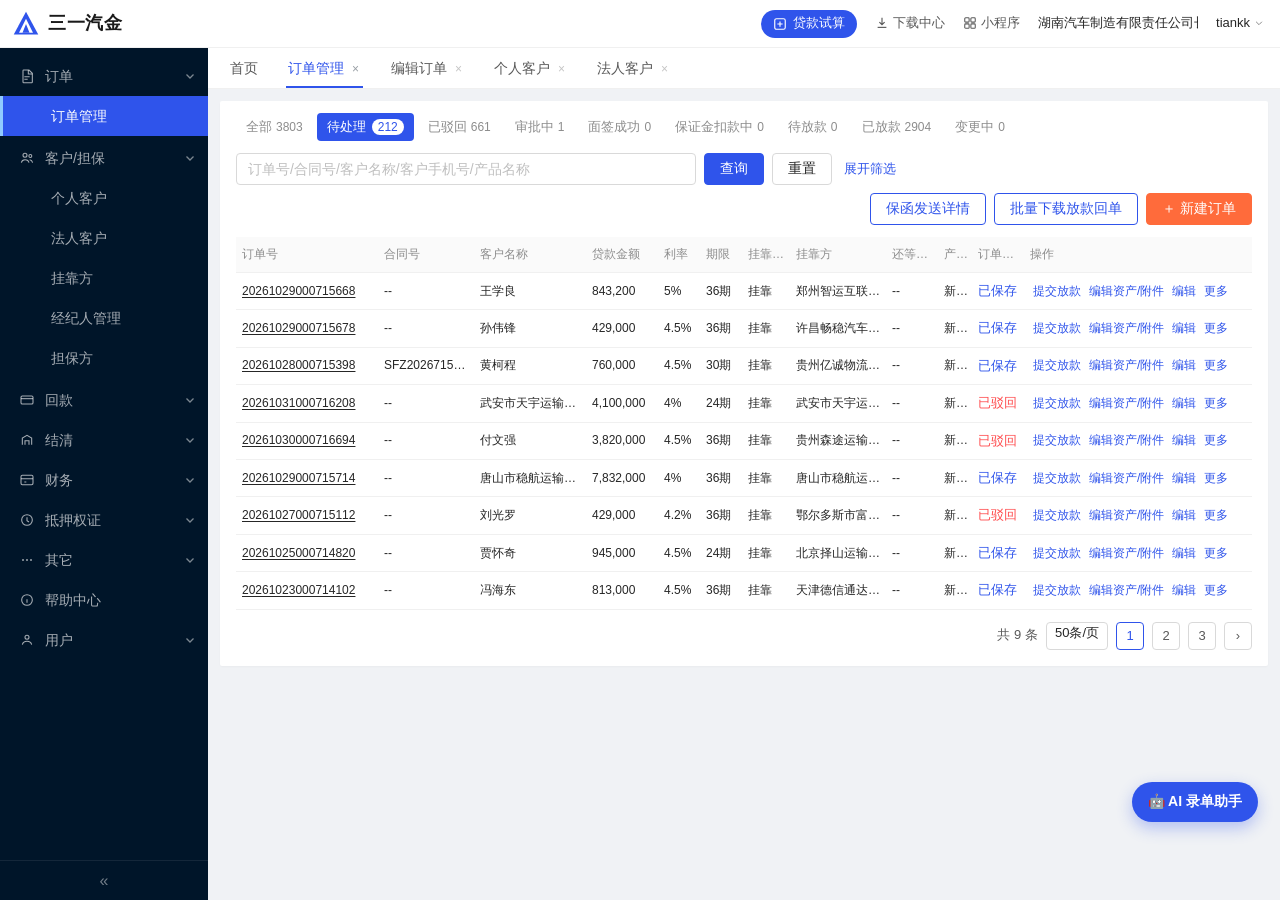
==== commit 7579ca1f: "Restyle the static demo to match the 三一汽金 production UI. Keep the lists, four-step wizard, modals, A" ====
--- a/index.html
+++ b/index.html
@@ -3,7 +3,7 @@
 <head>
   <meta charset="UTF-8"/>
   <meta name="viewport" content="width=device-width, initial-scale=1.0"/>
-  <link rel="icon" href="data:image/svg+xml,<svg xmlns=%22http://www.w3.org/2000/svg%22 viewBox=%220 0 32 32%22><circle cx=%2216%22 cy=%2216%22 r=%2214%22 fill=%22%231f4fd8%22/><text x=%2216%22 y=%2221%22 text-anchor=%22middle%22 fill=%22white%22 font-size=%2214%22 font-family=%22sans-serif%22>S</text></svg>"/>
+  <link rel="icon" href="data:image/svg+xml,<svg xmlns=%22http://www.w3.org/2000/svg%22 viewBox=%220 0 32 32%22><path fill=%22%232F54EB%22 d=%22M16 3 L29 27 H3 Z%22/><path fill=%22white%22 d=%22M16 11 L23 25 H9 Z%22/><path fill=%22%232F54EB%22 d=%22M16 16 L19.2 23 H12.8 Z%22/></svg>"/>
   <title>三一汽金 · AI 智能录单 Demo（全字段版）</title>
   <link rel="stylesheet" href="styles.css"/>
 </head>
@@ -11,67 +11,127 @@
   <!-- 顶栏 -->
   <header class="topbar">
     <div class="logo">
-      <span class="tri">S</span>
-      三一汽金 · 代理商平台
-      <span class="demo-badge">AI 录单 Demo</span>
+      <svg class="logo-mark" viewBox="0 0 32 32" aria-hidden="true">
+        <path fill="#2F54EB" d="M16 2 L30 28 H2 Z"/>
+        <path fill="#fff" d="M16 10 L24 26 H8 Z"/>
+        <path fill="#2F54EB" d="M16 16 L20 26 H12 Z"/>
+      </svg>
+      三一汽金
     </div>
-    <span class="tb-item">贷款试算</span>
-    <span class="tb-item">下载中心</span>
-    <span class="tb-item">小程序</span>
     <div class="tb-right">
-      <span class="pill">湖南汽车制造有限责任公司长沙分公司（重卡）</span>
-      <span class="user-name">tiankk</span>
+      <span class="tb-pill">
+        <svg viewBox="0 0 16 16" aria-hidden="true"><rect x="2" y="2" width="12" height="12" rx="2" fill="none" stroke="currentColor" stroke-width="1.3"/><path d="M5 8h6M8 5v6" stroke="currentColor" stroke-width="1.3"/></svg>
+        贷款试算
+      </span>
+      <span class="tb-item">
+        <svg viewBox="0 0 16 16" aria-hidden="true"><path d="M8 2v8M5 7l3 3 3-3" fill="none" stroke="currentColor" stroke-width="1.3"/><path d="M3 13h10" stroke="currentColor" stroke-width="1.3"/></svg>
+        下载中心
+      </span>
+      <span class="tb-item">
+        <svg viewBox="0 0 16 16" aria-hidden="true"><rect x="2" y="2" width="5" height="5" rx="1" fill="none" stroke="currentColor" stroke-width="1.2"/><rect x="9" y="2" width="5" height="5" rx="1" fill="none" stroke="currentColor" stroke-width="1.2"/><rect x="2" y="9" width="5" height="5" rx="1" fill="none" stroke="currentColor" stroke-width="1.2"/><rect x="9" y="9" width="5" height="5" rx="1" fill="none" stroke="currentColor" stroke-width="1.2"/></svg>
+        小程序
+      </span>
+      <span class="tb-org">湖南汽车制造有限责任公司长沙分公司（重卡）
+        <svg class="chev" viewBox="0 0 12 12" aria-hidden="true"><path d="M2.5 4.5 L6 8 L9.5 4.5" fill="none" stroke="currentColor" stroke-width="1.2"/></svg>
+      </span>
+      <span class="user-name">tiankk
+        <svg class="chev" viewBox="0 0 12 12" aria-hidden="true"><path d="M2.5 4.5 L6 8 L9.5 4.5" fill="none" stroke="currentColor" stroke-width="1.2"/></svg>
+      </span>
     </div>
   </header>
 
   <div class="layout">
-    <!-- 左侧导航：订单列表 / 个人客户 / 法人客户 -->
+    <!-- 左侧导航 -->
     <nav class="sidenav" aria-label="主导航">
       <div class="nav-group">
-        <div class="nav-item" data-nav="order">订单 <span class="caret">▾</span></div>
+        <div class="nav-item" data-nav="order">
+          <span class="ni"><svg class="nav-ico" viewBox="0 0 24 24" aria-hidden="true"><path d="M7 3h8l5 5v13a1 1 0 0 1-1 1H7a1 1 0 0 1-1-1V4a1 1 0 0 1 1-1z" fill="none" stroke="currentColor" stroke-width="1.6"/><path d="M14 3v6h6M8 13h8M8 17h5" fill="none" stroke="currentColor" stroke-width="1.6"/></svg>订单</span>
+          <svg class="caret" viewBox="0 0 12 12" aria-hidden="true"><path d="M2.5 4.5 L6 8 L9.5 4.5" fill="none" stroke="currentColor" stroke-width="1.3"/></svg>
+        </div>
         <div class="nav-sub active" data-nav="order">订单管理</div>
       </div>
       <div class="nav-group">
-        <div class="nav-item" data-nav="cust">客户/担保 <span class="caret">▾</span></div>
+        <div class="nav-item" data-nav="cust">
+          <span class="ni"><svg class="nav-ico" viewBox="0 0 24 24" aria-hidden="true"><circle cx="9" cy="8" r="3" fill="none" stroke="currentColor" stroke-width="1.6"/><path d="M3.5 19c.6-3 2.6-4.5 5.5-4.5S14.4 16 15 19" fill="none" stroke="currentColor" stroke-width="1.6"/><circle cx="17" cy="9" r="2.2" fill="none" stroke="currentColor" stroke-width="1.6"/><path d="M16 14.6c2.2.3 3.8 1.6 4.4 4.4" fill="none" stroke="currentColor" stroke-width="1.6"/></svg>客户/担保</span>
+          <svg class="caret" viewBox="0 0 12 12" aria-hidden="true"><path d="M2.5 4.5 L6 8 L9.5 4.5" fill="none" stroke="currentColor" stroke-width="1.3"/></svg>
+        </div>
         <div class="nav-sub" data-nav="person">个人客户</div>
         <div class="nav-sub" data-nav="corp">法人客户</div>
         <div class="nav-sub dim" data-nav="">挂靠方</div>
+        <div class="nav-sub dim" data-nav="">经纪人管理</div>
         <div class="nav-sub dim" data-nav="">担保方</div>
       </div>
-      <div class="nav-item dim" data-nav="">回款</div>
-      <div class="nav-item dim" data-nav="">结清</div>
-      <div class="nav-item dim" data-nav="">财务</div>
-      <div class="nav-item dim" data-nav="">用户</div>
+      <div class="nav-item dim" data-nav="">
+        <span class="ni"><svg class="nav-ico" viewBox="0 0 24 24" aria-hidden="true"><rect x="3" y="6" width="18" height="12" rx="2" fill="none" stroke="currentColor" stroke-width="1.6"/><path d="M3 10h18" stroke="currentColor" stroke-width="1.6"/></svg>回款</span>
+        <svg class="caret" viewBox="0 0 12 12" aria-hidden="true"><path d="M2.5 4.5 L6 8 L9.5 4.5" fill="none" stroke="currentColor" stroke-width="1.3"/></svg>
+      </div>
+      <div class="nav-item dim" data-nav="">
+        <span class="ni"><svg class="nav-ico" viewBox="0 0 24 24" aria-hidden="true"><path d="M5 19V9l7-4 7 4v10" fill="none" stroke="currentColor" stroke-width="1.6"/><path d="M9 19v-6h6v6" fill="none" stroke="currentColor" stroke-width="1.6"/></svg>结清</span>
+        <svg class="caret" viewBox="0 0 12 12" aria-hidden="true"><path d="M2.5 4.5 L6 8 L9.5 4.5" fill="none" stroke="currentColor" stroke-width="1.3"/></svg>
+      </div>
+      <div class="nav-item dim" data-nav="">
+        <span class="ni"><svg class="nav-ico" viewBox="0 0 24 24" aria-hidden="true"><rect x="3" y="5" width="18" height="14" rx="2" fill="none" stroke="currentColor" stroke-width="1.6"/><path d="M3 10h18M8 15h3" stroke="currentColor" stroke-width="1.6"/></svg>财务</span>
+        <svg class="caret" viewBox="0 0 12 12" aria-hidden="true"><path d="M2.5 4.5 L6 8 L9.5 4.5" fill="none" stroke="currentColor" stroke-width="1.3"/></svg>
+      </div>
+      <div class="nav-item dim" data-nav="">
+        <span class="ni"><svg class="nav-ico" viewBox="0 0 24 24" aria-hidden="true"><circle cx="12" cy="12" r="8" fill="none" stroke="currentColor" stroke-width="1.6"/><path d="M12 8v5l3 2" fill="none" stroke="currentColor" stroke-width="1.6"/></svg>抵押权证</span>
+        <svg class="caret" viewBox="0 0 12 12" aria-hidden="true"><path d="M2.5 4.5 L6 8 L9.5 4.5" fill="none" stroke="currentColor" stroke-width="1.3"/></svg>
+      </div>
+      <div class="nav-item dim" data-nav="">
+        <span class="ni"><svg class="nav-ico" viewBox="0 0 24 24" aria-hidden="true"><circle cx="6" cy="12" r="1.4" fill="currentColor"/><circle cx="12" cy="12" r="1.4" fill="currentColor"/><circle cx="18" cy="12" r="1.4" fill="currentColor"/></svg>其它</span>
+        <svg class="caret" viewBox="0 0 12 12" aria-hidden="true"><path d="M2.5 4.5 L6 8 L9.5 4.5" fill="none" stroke="currentColor" stroke-width="1.3"/></svg>
+      </div>
+      <div class="nav-item dim" data-nav="">
+        <span class="ni"><svg class="nav-ico" viewBox="0 0 24 24" aria-hidden="true"><circle cx="12" cy="12" r="8" fill="none" stroke="currentColor" stroke-width="1.6"/><path d="M12 11v5M12 8h.01" stroke="currentColor" stroke-width="1.6"/></svg>帮助中心</span>
+      </div>
+      <div class="nav-item dim" data-nav="">
+        <span class="ni"><svg class="nav-ico" viewBox="0 0 24 24" aria-hidden="true"><circle cx="12" cy="8" r="3" fill="none" stroke="currentColor" stroke-width="1.6"/><path d="M5 19c.8-3.2 3.2-5 7-5s6.2 1.8 7 5" fill="none" stroke="currentColor" stroke-width="1.6"/></svg>用户</span>
+        <svg class="caret" viewBox="0 0 12 12" aria-hidden="true"><path d="M2.5 4.5 L6 8 L9.5 4.5" fill="none" stroke="currentColor" stroke-width="1.3"/></svg>
+      </div>
+      <button type="button" class="sider-toggle" data-toast="侧栏收起（演示）" aria-label="收起侧栏">«</button>
     </nav>
 
     <main class="main" id="main">
+      <div class="page-tabs" id="pageTabs">
+        <button type="button" class="page-tab" data-view="home">首页</button>
+        <button type="button" class="page-tab on" data-view="orderList">订单管理<span class="tab-x" title="关闭">×</span></button>
+        <button type="button" class="page-tab" data-view="wizard">编辑订单<span class="tab-x" title="关闭">×</span></button>
+        <button type="button" class="page-tab" data-view="personList">个人客户<span class="tab-x" title="关闭">×</span></button>
+        <button type="button" class="page-tab" data-view="corpList">法人客户<span class="tab-x" title="关闭">×</span></button>
+      </div>
       <!-- ========= 订单管理列表 ========= -->
       <section id="view-orderList">
-        <div class="crumbs">首页 / <b>订单管理</b></div>
         <div class="card">
           <div class="stat-tabs" id="orderTabs">
-            <span class="stat-tab">全部(3803)</span>
-            <span class="stat-tab on">待处理(212)</span>
-            <span class="stat-tab">已驳回(661)</span>
-            <span class="stat-tab">审批中(1)</span>
-            <span class="stat-tab">面签成功(0)</span>
-            <span class="stat-tab">保证金扣款中(0)</span>
-            <span class="stat-tab">待放款(0)</span>
-            <span class="stat-tab">已放款(2904)</span>
-            <span class="stat-tab">变更中(0)</span>
-          </div>
-          <div class="list-head">
-            <div class="search-box">
-              <input id="orderSearch" placeholder="订单号/合同号/客户名称/客户手机号/产品名称"/>
-            </div>
-            <div class="toolbar-actions">
-              <button type="button" class="btn" id="orderQueryBtn">查询</button>
-              <button type="button" class="btn" id="orderResetBtn">重置</button>
-              <button type="button" class="btn btn-orange" id="newOrderBtn">＋ 新增订单</button>
+            <span class="stat-tab">全部<b>3803</b></span>
+            <span class="stat-tab on">待处理<b>212</b></span>
+            <span class="stat-tab">已驳回<b>661</b></span>
+            <span class="stat-tab">审批中<b>1</b></span>
+            <span class="stat-tab">面签成功<b>0</b></span>
+            <span class="stat-tab">保证金扣款中<b>0</b></span>
+            <span class="stat-tab">待放款<b>0</b></span>
+            <span class="stat-tab">已放款<b>2904</b></span>
+            <span class="stat-tab">变更中<b>0</b></span>
+          </div>
+          <div class="search-line">
+            <input class="f-input" id="orderSearch" placeholder="订单号/合同号/客户名称/客户手机号/产品名称"/>
+            <button type="button" class="btn btn-primary" id="orderQueryBtn">查询</button>
+            <button type="button" class="btn" id="orderResetBtn">重置</button>
+            <button type="button" class="expand-filter" data-toast="展开筛选（演示）">展开筛选</button>
+            <div class="toolbar-right">
+              <button type="button" class="btn btn-ghost" data-toast="保函发送详情（演示）">保函发送详情</button>
+              <button type="button" class="btn btn-ghost" data-toast="批量下载放款回单（演示）">批量下载放款回单</button>
+              <button type="button" class="btn btn-orange" id="newOrderBtn">＋ 新建订单</button>
             </div>
           </div>
           <div class="table-wrap">
             <table class="grid" id="orderTable">
+              <colgroup>
+                <col style="width:142px"/><col style="width:96px"/><col style="width:112px"/>
+                <col style="width:72px"/><col style="width:42px"/><col style="width:42px"/>
+                <col style="width:48px"/><col style="width:96px"/><col style="width:52px"/>
+                <col/><col style="width:52px"/><col style="width:228px"/>
+              </colgroup>
               <thead>
                 <tr>
                   <th>订单号</th>
@@ -82,6 +142,7 @@
                   <th>期限</th>
                   <th>挂靠方式</th>
                   <th>挂靠方</th>
+                  <th>还等不还本</th>
                   <th>产品名称</th>
                   <th>订单状态</th>
                   <th>操作</th>
@@ -90,90 +151,130 @@
               <tbody></tbody>
             </table>
           </div>
+          <div class="pager">
+            <span id="orderCount">共 0 条</span>
+            <span class="pager-size">50条/页</span>
+            <button type="button" class="pg on">1</button>
+            <button type="button" class="pg" data-toast="演示数据仅当前页">2</button>
+            <button type="button" class="pg" data-toast="演示数据仅当前页">3</button>
+            <button type="button" class="pg" data-toast="下一页（演示）">›</button>
+          </div>
         </div>
       </section>
 
       <!-- ========= 个人客户列表 ========= -->
       <section id="view-personList" class="hidden">
-        <div class="crumbs">首页 / 客户/担保 / <b>个人客户</b></div>
         <div class="card">
           <div class="stat-tabs" id="personTabs">
-            <span class="stat-tab on">全部(1882)</span>
-            <span class="stat-tab">待授权(1295)</span>
-            <span class="stat-tab">预审中(0)</span>
-            <span class="stat-tab">预审通过(619)</span>
-            <span class="stat-tab">预审拒绝(31)</span>
-          </div>
-          <div class="list-head">
-            <div class="search-box">
-              <input id="personSearch" placeholder="搜索客户或配偶姓名/身份证/手机号"/>
-            </div>
-            <div class="toolbar-actions">
-              <button type="button" class="btn" id="personQueryBtn">查询</button>
-              <button type="button" class="btn" id="personResetBtn">重置</button>
-              <button type="button" class="btn btn-orange" id="newPersonBtn">＋ 录客户</button>
+            <span class="stat-tab on">全部<b>1882</b></span>
+            <span class="stat-tab">待授权<b>1295</b></span>
+            <span class="stat-tab">预审中<b>0</b></span>
+            <span class="stat-tab">预审通过<b>619</b></span>
+            <span class="stat-tab">预审拒绝<b>31</b></span>
+          </div>
+          <div class="search-line">
+            <input class="f-input" id="personSearch" placeholder="搜索客户或配偶姓名/身份证/手机号"/>
+            <button type="button" class="btn btn-primary" id="personQueryBtn">查询</button>
+            <button type="button" class="btn" id="personResetBtn">重置</button>
+            <button type="button" class="expand-filter" data-toast="展开筛选（演示）">展开筛选</button>
+            <div class="toolbar-right">
+              <button type="button" class="btn btn-orange" id="newPersonBtn">＋ 新增客户</button>
             </div>
           </div>
           <div class="table-wrap">
             <table class="grid" id="personTable">
+              <colgroup>
+                <col style="width:72px"/><col style="width:130px"/><col style="width:72px"/>
+                <col style="width:64px"/><col style="width:56px"/><col style="width:96px"/>
+                <col style="width:132px"/><col style="width:64px"/><col style="width:72px"/><col/>
+              </colgroup>
               <thead>
                 <tr>
                   <th>客户姓名</th>
                   <th>身份证</th>
                   <th>客户来源</th>
                   <th>婚姻状况</th>
+                  <th>业务员</th>
                   <th>业务类型</th>
                   <th>创建时间</th>
+                  <th>CRM状态</th>
                   <th>汽金状态</th>
+                  <th>操作</th>
                 </tr>
               </thead>
               <tbody></tbody>
             </table>
           </div>
+          <div class="pager">
+            <span id="personCount">共 0 条</span>
+            <span class="pager-size">50条/页</span>
+            <button type="button" class="pg on">1</button>
+            <button type="button" class="pg" data-toast="演示数据仅当前页">2</button>
+            <button type="button" class="pg" data-toast="下一页（演示）">›</button>
+          </div>
         </div>
       </section>
 
       <!-- ========= 法人客户列表 ========= -->
       <section id="view-corpList" class="hidden">
-        <div class="crumbs">首页 / 客户/担保 / <b>法人客户</b></div>
         <div class="card">
           <div class="stat-tabs" id="corpTabs">
-            <span class="stat-tab on">全部(1378)</span>
-            <span class="stat-tab">待授权(1249)</span>
-            <span class="stat-tab">预审通过(189)</span>
-            <span class="stat-tab">预审拒绝(7)</span>
-          </div>
-          <div class="list-head">
-            <div class="search-box">
-              <input id="corpSearch" placeholder="搜索企业名称/统一社会信用代码/法人姓名/法人身份证号"/>
-            </div>
-            <div class="toolbar-actions">
-              <button type="button" class="btn" id="corpQueryBtn">查询</button>
-              <button type="button" class="btn" id="corpResetBtn">重置</button>
-              <button type="button" class="btn btn-orange" id="newCorpBtn">＋ 录客户</button>
+            <span class="stat-tab on">全部<b>1378</b></span>
+            <span class="stat-tab">待授权<b>1249</b></span>
+            <span class="stat-tab">预审中<b>0</b></span>
+            <span class="stat-tab">预审通过<b>189</b></span>
+            <span class="stat-tab">预审拒绝<b>7</b></span>
+            <span class="stat-tab">预审异常<b>0</b></span>
+            <span class="stat-tab">预审完成<b>0</b></span>
+          </div>
+          <div class="search-line">
+            <input class="f-input" id="corpSearch" placeholder="搜索企业名称/统一社会信用代码/法人姓名/法人身份证号"/>
+            <button type="button" class="btn btn-primary" id="corpQueryBtn">查询</button>
+            <button type="button" class="btn" id="corpResetBtn">重置</button>
+            <button type="button" class="expand-filter" data-toast="展开筛选（演示）">展开筛选</button>
+            <div class="toolbar-right">
+              <button type="button" class="btn btn-orange" id="newCorpBtn">＋ 新增客户</button>
             </div>
           </div>
           <div class="table-wrap">
             <table class="grid" id="corpTable">
+              <colgroup>
+                <col style="width:150px"/><col style="width:150px"/><col style="width:64px"/>
+                <col style="width:52px"/><col style="width:64px"/><col style="width:88px"/>
+                <col style="width:120px"/><col style="width:48px"/><col style="width:64px"/>
+                <col style="width:72px"/><col/>
+              </colgroup>
               <thead>
                 <tr>
                   <th>客户姓名</th>
                   <th>统一社会信用代码</th>
+                  <th>客户来源</th>
+                  <th>业务员</th>
                   <th>法人姓名</th>
                   <th>业务类型</th>
                   <th>法人身份证号</th>
+                  <th>创建</th>
+                  <th>CRM状态</th>
                   <th>汽金状态</th>
+                  <th>操作</th>
                 </tr>
               </thead>
               <tbody></tbody>
             </table>
           </div>
+          <div class="pager">
+            <span id="corpCount">共 0 条</span>
+            <span class="pager-size">50条/页</span>
+            <button type="button" class="pg on">1</button>
+            <button type="button" class="pg" data-toast="演示数据仅当前页">2</button>
+            <button type="button" class="pg" data-toast="演示数据仅当前页">3</button>
+            <button type="button" class="pg" data-toast="下一页（演示）">›</button>
+          </div>
         </div>
       </section>
 
       <!-- ========= 新增订单（四步向导） ========= -->
       <section id="view-wizard" class="hidden">
-        <div class="crumbs">首页 / 订单管理 / <b>编辑订单</b> <span class="mode-hint">AI 录单模式</span></div>
         <div class="card">
           <div class="steps-bar" id="stepsBar">
             <div class="step-it on"><span class="n">1</span>选择金融产品</div>
@@ -312,8 +413,8 @@
               <div class="r-row">
                 <div class="r-label">客户信息</div>
                 <div class="r-actions">
-                  <button type="button" class="btn btn-primary" data-toast="已按客户名称拉取最新客户信息（演示）">✎ 更新客户信息</button>
-                  <button type="button" class="btn btn-orange" data-toast="关联CRM销售订单（演示）">关联CRM销售订单</button>
+                  <button type="button" class="btn btn-primary" data-toast="已按客户名称拉取最新客户信息（演示）">更新客户信息</button>
+                  <button type="button" class="btn btn-link" data-toast="关联CRM销售订单（演示）">关联CRM销售订单</button>
                 </div>
               </div>
               <div class="r-row" data-field="isBuyer">
@@ -373,16 +474,20 @@
           <!-- 第三步：资产 -->
           <div id="step3" class="hidden">
             <div class="asset-tools">
-              <button type="button" class="btn btn-orange btn-sm" id="addAssetBtn">＋ 添加资产</button>
-              <button type="button" class="btn btn-primary btn-sm" data-toast="批量导入资产（演示）">▦ 批量导入资产</button>
-              <button type="button" class="btn btn-sm" data-toast="下载模板（演示）">下载模板</button>
+              <button type="button" class="btn btn-primary btn-sm" id="addAssetBtn">＋ 添加资产</button>
+              <button type="button" class="btn btn-link btn-sm" data-toast="批量导入资产（演示）">批量导入资产</button>
+              <button type="button" class="btn btn-link btn-sm" data-toast="下载模板（演示）">下载模板</button>
+              <span class="spacer"></span>
+              <button type="button" class="btn btn-ghost btn-sm" data-toast="一键清除资产（演示）">一键清除资产</button>
+              <button type="button" class="btn btn-ghost btn-sm" data-toast="下载抵押清单（演示）">下载抵押清单</button>
+              <button type="button" class="btn btn-ghost btn-sm" data-toast="批量上传附件（演示）">批量上传附件</button>
             </div>
             <div class="check-strip" id="checkStrip">[信息完整性提醒]：<span>合格证信息<b class="bad">✗</b></span><span>发票信息<b class="bad">✗</b></span><span>保单信息<b class="bad">✗</b></span><span>信息一致性<b class="bad">✗</b></span></div>
             <div id="assetList"><div class="empty-tip">暂无资产，请添加或由 AI 解析带入</div></div>
             <div class="sum-row">
-              <div class="sum-card"><div class="k">销售总金额（含附加品）</div><div class="v" id="sumSale">0.00元</div></div>
-              <div class="sum-card"><div class="k">融资总金额（含附加品）</div><div class="v red" id="sumLoan">0.00元</div></div>
-              <div class="sum-card"><div class="k">首付款金额（含附加品）</div><div class="v orange" id="sumDown">0.00元</div></div>
+              <div class="sum-card"><div class="k">销售总金额（含附加品）</div><div class="v"><span id="sumSale">0.00元</span></div></div>
+              <div class="sum-card"><div class="k">融资总金额（含附加品）</div><div class="v"><span id="sumLoan">0.00元</span><span class="pct-tag" id="sumLoanPct">0%</span></div></div>
+              <div class="sum-card"><div class="k">首付款金额（含附加品）</div><div class="v"><span id="sumDown">0.00元</span><span class="pct-tag" id="sumDownPct">0%</span></div></div>
               <div class="sum-card"><div class="k">附加品融资比例</div><div class="v">0%</div></div>
             </div>
           </div>
@@ -402,11 +507,9 @@
           </div>
 
           <div class="form-foot">
-            <button type="button" class="btn" id="prevBtn" disabled>上一步</button>
-            <div class="foot-actions">
-              <button type="button" class="btn" id="saveOrderBtn">保存</button>
-              <button type="button" class="btn btn-primary" id="nextBtn">下一步</button>
-            </div>
+            <button type="button" class="btn btn-text" id="prevBtn" disabled>上一步</button>
+            <button type="button" class="btn btn-primary" id="nextBtn">下一步</button>
+            <button type="button" class="btn btn-text" id="saveOrderBtn">保存</button>
           </div>
         </div>
       </section>
@@ -422,7 +525,7 @@
           <div class="f-item" data-field="pMarriage">
             <div class="f-label"><span class="req">*</span>婚姻状况 <span class="ai-tag"></span></div>
             <div class="radio-row" id="pMarriage">
-              <div class="radio-it" data-val="未婚">未婚</div>
+              <div class="radio-it on" data-val="未婚">未婚</div>
               <div class="radio-it" data-val="已婚">已婚</div>
               <div class="radio-it" data-val="离异">离异</div>
               <div class="radio-it" data-val="丧偶">丧偶</div>
@@ -430,8 +533,8 @@
           </div>
         </div>
         <div class="ocr-row">
-          <div class="ocr-box" id="pIdFront" data-upload data-kind="身份证" data-ph="客户身份证人像面"><div class="plus">＋</div><div>客户身份证人像面</div></div>
-          <div class="ocr-box" id="pIdBack" data-upload data-kind="身份证" data-ph="客户身份证国徽面"><div class="plus">＋</div><div>客户身份证国徽面</div></div>
+          <div class="ocr-box idshot" id="pIdFront" data-upload data-kind="身份证" data-ph="客户身份证人像面"><div class="plus">＋</div><div>客户身份证人像面</div></div>
+          <div class="ocr-box idshot" id="pIdBack" data-upload data-kind="身份证" data-ph="客户身份证国徽面"><div class="plus">＋</div><div>客户身份证国徽面</div></div>
           <div class="ocr-info">
             <div class="kv"><span class="k">姓名：</span><span class="v wait" id="pIdName">待识别</span></div>
             <div class="kv"><span class="k">身份证：</span><span class="v wait" id="pIdNo">待识别</span></div>
@@ -465,8 +568,8 @@
         <div class="form-sec hidden" id="spouseSec" data-field="spouse">
           <div class="sec-title">配偶身份证 <span class="sec-desc">已婚客户需录入配偶证件（支持 OCR 识别）</span> <span class="ai-tag"></span></div>
           <div class="ocr-row">
-            <div class="ocr-box" id="sIdFront" data-upload data-kind="配偶身份证" data-ph="配偶身份证人像面"><div class="plus">＋</div><div>配偶身份证人像面</div></div>
-            <div class="ocr-box" id="sIdBack" data-upload data-kind="配偶身份证" data-ph="配偶身份证国徽面"><div class="plus">＋</div><div>配偶身份证国徽面</div></div>
+            <div class="ocr-box idshot" id="sIdFront" data-upload data-kind="配偶身份证" data-ph="配偶身份证人像面"><div class="plus">＋</div><div>配偶身份证人像面</div></div>
+            <div class="ocr-box idshot" id="sIdBack" data-upload data-kind="配偶身份证" data-ph="配偶身份证国徽面"><div class="plus">＋</div><div>配偶身份证国徽面</div></div>
             <div class="ocr-info">
               <div class="kv"><span class="k">姓名：</span><span class="v wait" id="sIdName">待识别</span></div>
               <div class="kv"><span class="k">身份证：</span><span class="v wait" id="sIdNo">待识别</span></div>
@@ -493,7 +596,7 @@
         <div class="form-sec">
           <div class="f-label"><span class="req">*</span>营业执照 <span class="ai-tag"></span></div>
           <div class="ocr-row">
-            <div class="ocr-box" id="cLicenseBox" data-upload data-kind="营业执照" data-ph="营业执照"><div class="plus">＋</div><div>营业执照</div></div>
+            <div class="ocr-box licshot" id="cLicenseBox" data-upload data-kind="营业执照" data-ph="营业执照"><div class="plus">＋</div><div>营业执照</div></div>
             <div class="ocr-info">
               <div class="kv"><span class="k k-wide">公司名称：</span><span class="v wait" id="cCorpName">待识别</span></div>
               <div class="kv"><span class="k k-wide">统一社会信用代码：</span><span class="v wait" id="cCreditCode">待识别</span></div>
@@ -503,8 +606,8 @@
         <div class="form-sec">
           <div class="f-label"><span class="req">*</span>法人身份证 <span class="ai-tag"></span></div>
           <div class="ocr-row">
-            <div class="ocr-box" id="cIdFront" data-upload data-kind="身份证" data-ph="法人身份证人像面"><div class="plus">＋</div><div>法人身份证人像面</div></div>
-            <div class="ocr-box" id="cIdBack" data-upload data-kind="身份证" data-ph="法人身份证国徽面"><div class="plus">＋</div><div>法人身份证国徽面</div></div>
+            <div class="ocr-box idshot" id="cIdFront" data-upload data-kind="身份证" data-ph="法人身份证人像面"><div class="plus">＋</div><div>法人身份证人像面</div></div>
+            <div class="ocr-box idshot" id="cIdBack" data-upload data-kind="身份证" data-ph="法人身份证国徽面"><div class="plus">＋</div><div>法人身份证国徽面</div></div>
             <div class="ocr-info">
               <div class="kv"><span class="k">姓名：</span><span class="v wait" id="cLegalName">待识别</span></div>
               <div class="kv"><span class="k">身份证：</span><span class="v wait" id="cLegalIdNo">待识别</span></div>
@@ -531,7 +634,7 @@
         </div>
       </div>
       <div class="m-ft">
-        <button type="button" class="btn" id="saveCorpGBtn">保存，同时将法人录为担保方</button>
+        <label class="save-check"><input type="checkbox" id="saveCorpAsG"/>保存，同时将法人录为担保方</label>
         <button type="button" class="btn btn-primary" id="saveCorpBtn">保存</button>
       </div>
     </div>
--- a/styles.css
+++ b/styles.css
@@ -1,38 +1,53 @@
 /* =========================================================
-   三一汽金 · AI 智能录单 Demo
-   视觉层：克制的蓝橙体系、更清晰的层级与对齐
+   三一汽金 · 代理商平台视觉
+   对齐生产截图的 Ant Design 风格。业务类名保持不变。
+
+   Tokens
+   --navy        #001529   侧栏
+   --blue        #2F54EB   主按钮 / 选中 / 链接
+   --blue-deep   #3458E1   主色加深（顶栏胶囊、悬停邻近）
+   --orange      #FF6B3B   新建订单 / 新增客户 / 添加担保人
+   --bg          #f0f2f5   内容底
+   --text        #262626
+   --label       #595959
+   --muted       #8c8c8c
+   --border      #d9d9d9
+   --line        #f0f0f0
    ========================================================= */
 
 :root {
-  --blue: #1f4fd8;
-  --blue-d: #163cb0;
-  --blue-soft: #eef3ff;
-  --blue-line: #c9d6f8;
-  --orange: #e86a2d;
-  --orange-d: #d45a20;
-  --orange-soft: #fff4ec;
-  --red: #d4382d;
+  --navy: #001529;
+  --navy-2: #000c17;
+  --blue: #2F54EB;
+  --blue-deep: #3458E1;
+  --blue-hover: #1d39c4;
+  --blue-soft: #f0f5ff;
+  --blue-line: #adc6ff;
+  --orange: #FF6B3B;
+  --orange-d: #e85a2c;
+  --orange-soft: #fff2e8;
+  --red: #ff4d4f;
   --red-soft: #fff1f0;
-  --green: #2f9e44;
-  --green-soft: #edf9ee;
-  --gold: #d48806;
-  --gold-soft: #fff8e8;
-  --bg: #f3f5f9;
+  --green: #52c41a;
+  --green-soft: #f6ffed;
+  --gold: #fa8c16;
+  --gold-soft: #fff7e6;
+  --bg: #f0f2f5;
   --card: #ffffff;
-  --line: #e4e8f0;
-  --line-strong: #d5dbe6;
-  --text: #1c2333;
-  --sub: #667085;
-  --muted: #98a2b3;
-  --sidebar: #142044;
-  --sidebar-text: #b7c0dc;
-  --topbar-h: 54px;
-  --sidenav-w: 184px;
-  --radius: 8px;
-  --radius-lg: 12px;
-  --shadow: 0 1px 2px rgba(16, 24, 40, 0.04), 0 4px 16px rgba(16, 24, 40, 0.05);
-  --shadow-md: 0 8px 24px rgba(16, 24, 40, 0.10);
-  --focus: 0 0 0 3px rgba(31, 79, 216, 0.16);
+  --line: #f0f0f0;
+  --border: #d9d9d9;
+  --text: #262626;
+  --label: #595959;
+  --sub: #8c8c8c;
+  --muted: #bfbfbf;
+  --header-h: 48px;
+  --sider-w: 208px;
+  --radius: 4px;
+  --shadow: 0 1px 2px rgba(0, 0, 0, 0.03);
+  --focus: 0 0 0 2px rgba(47, 84, 235, 0.16);
+  --id-card: url("data:image/svg+xml,%3Csvg xmlns='http://www.w3.org/2000/svg' width='148' height='88' viewBox='0 0 148 88'%3E%3Crect x='1' y='1' width='146' height='86' rx='6' fill='%23eef3fb' stroke='%23d5e0f2'/%3E%3Ccircle cx='36' cy='36' r='14' fill='%23d5e2f6'/%3E%3Crect x='58' y='22' width='68' height='6' rx='2' fill='%23c9d8f0'/%3E%3Crect x='58' y='34' width='52' height='6' rx='2' fill='%23d5e2f6'/%3E%3Crect x='58' y='46' width='40' height='6' rx='2' fill='%23d5e2f6'/%3E%3Crect x='14' y='62' width='120' height='10' rx='2' fill='%23e4ecf8'/%3E%3C/svg%3E");
+  --lic-card: url("data:image/svg+xml,%3Csvg xmlns='http://www.w3.org/2000/svg' width='148' height='88' viewBox='0 0 148 88'%3E%3Crect x='1' y='1' width='146' height='86' rx='6' fill='%23eef3fb' stroke='%23d5e0f2'/%3E%3Crect x='16' y='16' width='70' height='7' rx='2' fill='%23c9d8f0'/%3E%3Crect x='16' y='32' width='116' height='6' rx='2' fill='%23d5e2f6'/%3E%3Crect x='16' y='46' width='96' height='6' rx='2' fill='%23d5e2f6'/%3E%3Crect x='16' y='60' width='78' height='6' rx='2' fill='%23d5e2f6'/%3E%3C/svg%3E");
+  --box-ico: url("data:image/svg+xml,%3Csvg xmlns='http://www.w3.org/2000/svg' width='64' height='48' viewBox='0 0 64 48'%3E%3Cpath fill='%2396b4ff' d='M8 16 L32 6 L56 16 L32 26 Z'/%3E%3Cpath fill='%232F54EB' d='M8 16 L32 26 L32 42 L8 32 Z'/%3E%3Cpath fill='%231d39c4' d='M56 16 L32 26 L32 42 L56 32 Z'/%3E%3Cpath fill='%23fff' d='M24 20h16v6H24z'/%3E%3C/svg%3E");
 }
 
 * { margin: 0; padding: 0; box-sizing: border-box; }
@@ -43,347 +58,452 @@
   color: var(--text);
   overflow-x: hidden;
   font-size: 14px;
-  line-height: 1.5;
-}
-
-button { cursor: pointer; font-family: inherit; }
-input, select, textarea { font-family: inherit; color: var(--text); }
-
+  line-height: 1.5715;
+  -webkit-font-smoothing: antialiased;
+}
+
+button, input, select, textarea { font-family: inherit; }
+button { cursor: pointer; }
+input, select, textarea { color: var(--text); }
 .hidden { display: none !important; }
 
 /* ============ 顶栏 ============ */
 .topbar {
-  height: var(--topbar-h);
-  background: linear-gradient(90deg, #101c42 0%, #16336e 48%, #1f4fd8 100%);
-  display: flex;
-  align-items: center;
-  padding: 0 20px;
-  color: #fff;
+  height: var(--header-h);
+  background: #fff;
+  display: flex;
+  align-items: center;
+  padding: 0 16px 0 12px;
   position: sticky;
   top: 0;
   z-index: 50;
-  box-shadow: 0 1px 0 rgba(255, 255, 255, 0.06);
+  border-bottom: 1px solid var(--line);
 }
 
 .logo {
   display: flex;
   align-items: center;
-  gap: 10px;
-  font-weight: 700;
-  font-size: 16px;
-  margin-right: 28px;
-  letter-spacing: 0.02em;
+  gap: 8px;
+  font-weight: 650;
+  font-size: 18px;
+  color: #1a1a1a;
+  letter-spacing: 0.04em;
   white-space: nowrap;
-}
-
-.logo .tri {
-  width: 24px;
-  height: 24px;
-  border: 1.5px solid rgba(255, 255, 255, 0.88);
-  border-radius: 50%;
-  display: inline-flex;
-  align-items: center;
-  justify-content: center;
-  font-size: 11px;
-  font-weight: 700;
-  background: rgba(255, 255, 255, 0.08);
-}
-
-.demo-badge {
-  background: var(--orange);
-  color: #fff;
-  font-size: 11px;
-  font-weight: 600;
-  padding: 2px 8px;
-  border-radius: 999px;
-  margin-left: 4px;
-  letter-spacing: 0;
-}
-
-.tb-item {
-  font-size: 13px;
-  opacity: 0.78;
-  margin-left: 18px;
-  cursor: default;
-  white-space: nowrap;
-}
+  margin-right: 12px;
+}
+
+.logo-mark { width: 28px; height: 28px; display: block; flex-shrink: 0; }
 
 .tb-right {
   margin-left: auto;
   display: flex;
   align-items: center;
-  gap: 14px;
-  font-size: 13px;
-}
-
-.pill {
-  background: rgba(255, 255, 255, 0.14);
-  padding: 5px 12px;
-  border-radius: 999px;
-  max-width: 360px;
-  overflow: hidden;
-  text-overflow: ellipsis;
+  gap: 18px;
+  min-width: 0;
+}
+
+.tb-pill {
+  display: inline-flex;
+  align-items: center;
+  gap: 6px;
+  height: 28px;
+  padding: 0 12px;
+  border-radius: 14px;
+  background: var(--blue);
+  color: #fff;
+  font-size: 13px;
   white-space: nowrap;
 }
 
-.user-name {
-  opacity: 0.92;
-  font-weight: 500;
-}
+.tb-pill svg, .tb-item svg { width: 14px; height: 14px; flex-shrink: 0; }
+
+.tb-item {
+  display: inline-flex;
+  align-items: center;
+  gap: 4px;
+  color: var(--label);
+  font-size: 13px;
+  white-space: nowrap;
+}
+
+.tb-org, .user-name {
+  display: inline-flex;
+  align-items: center;
+  gap: 4px;
+  color: var(--text);
+  font-size: 13px;
+  white-space: nowrap;
+}
+
+.tb-org { max-width: 280px; overflow: hidden; text-overflow: ellipsis; }
+.chev { width: 10px; height: 10px; color: var(--sub); flex-shrink: 0; }
 
 /* ============ 布局 / 侧栏 ============ */
-.layout {
-  display: flex;
-  min-height: calc(100vh - var(--topbar-h));
-}
+.layout { display: flex; min-height: calc(100vh - var(--header-h)); }
 
 .sidenav {
-  width: var(--sidenav-w);
-  background: var(--sidebar);
-  color: var(--sidebar-text);
-  padding: 12px 0 24px;
+  width: var(--sider-w);
+  background: var(--navy);
+  color: rgba(255, 255, 255, 0.65);
   flex-shrink: 0;
-}
-
-.nav-group { font-size: 13px; margin-bottom: 4px; }
-
-.nav-item {
-  padding: 11px 16px;
-  cursor: pointer;
-  display: flex;
-  justify-content: space-between;
-  align-items: center;
-  border-left: 3px solid transparent;
-  color: #d5dcf0;
-  font-weight: 600;
-}
-
-.nav-item .caret { font-size: 10px; opacity: 0.7; }
-
-.nav-item:hover,
-.nav-sub:hover { background: rgba(255, 255, 255, 0.06); }
-
-.nav-item.active {
-  background: rgba(255, 255, 255, 0.10);
-  border-left-color: var(--orange);
-  color: #fff;
-}
-
-.nav-sub {
-  padding: 8px 16px 8px 32px;
-  font-size: 13px;
-  color: #9aa7d0;
+  position: sticky;
+  top: var(--header-h);
+  height: calc(100vh - var(--header-h));
+  overflow: auto;
+  padding: 8px 0 0;
+  display: flex;
+  flex-direction: column;
+}
+
+.sidenav::-webkit-scrollbar { width: 0; }
+
+.nav-group { margin-bottom: 2px; }
+
+.nav-item, .nav-sub {
+  min-height: 40px;
+  display: flex;
+  align-items: center;
+  font-size: 14px;
+  color: rgba(255, 255, 255, 0.65);
   cursor: pointer;
   border-left: 3px solid transparent;
-}
+  user-select: none;
+}
+
+.nav-item { padding: 0 12px 0 16px; justify-content: space-between; }
+.nav-sub { padding: 0 12px 0 48px; }
+
+.ni { display: inline-flex; align-items: center; gap: 10px; min-width: 0; }
+.nav-ico { width: 16px; height: 16px; flex-shrink: 0; }
+
+.caret {
+  width: 12px;
+  height: 12px;
+  opacity: 0.75;
+  flex-shrink: 0;
+}
+
+.nav-item:hover, .nav-sub:hover { color: #fff; }
 
 .nav-sub.active {
+  background: var(--blue);
   color: #fff;
-  background: rgba(255, 255, 255, 0.10);
-  border-left-color: var(--orange);
-  font-weight: 600;
-}
-
-.nav-item.dim,
-.nav-sub.dim { opacity: 0.48; cursor: default; }
-
-/* ============ 主区域 ============ */
+  border-left-color: #91caff;
+  font-weight: 500;
+}
+
+.nav-item.dim, .nav-sub.dim { cursor: default; }
+.nav-item.dim:hover, .nav-sub.dim:hover { color: rgba(255, 255, 255, 0.65); }
+
+.sider-toggle {
+  position: sticky;
+  bottom: 0;
+  height: 40px;
+  width: 100%;
+  margin-top: auto;
+  border: none;
+  border-top: 1px solid rgba(255, 255, 255, 0.08);
+  background: var(--navy);
+  color: rgba(255, 255, 255, 0.45);
+  font-size: 16px;
+  display: flex;
+  align-items: center;
+  justify-content: center;
+}
+
+/* ============ 主区域 / 页签 ============ */
 .main {
   flex: 1;
-  padding: 20px 24px 100px;
   min-width: 0;
-}
-
-.crumbs {
-  font-size: 13px;
-  color: var(--sub);
-  margin-bottom: 14px;
-}
-
-.crumbs b { color: var(--text); font-weight: 600; }
-
-.mode-hint {
-  color: var(--orange);
-  margin-left: 10px;
-  font-size: 12px;
-  font-weight: 500;
-}
+  background: var(--bg);
+  padding-bottom: 88px;
+}
+
+.page-tabs {
+  display: flex;
+  align-items: flex-end;
+  gap: 2px;
+  background: #fff;
+  padding: 0 8px;
+  border-bottom: 1px solid var(--line);
+  position: sticky;
+  top: var(--header-h);
+  z-index: 30;
+  overflow-x: auto;
+}
+
+.page-tab {
+  appearance: none;
+  border: none;
+  background: transparent;
+  color: var(--label);
+  font-size: 14px;
+  padding: 12px 14px 10px;
+  display: inline-flex;
+  align-items: center;
+  gap: 6px;
+  white-space: nowrap;
+  position: relative;
+}
+
+.page-tab:hover { color: var(--blue); }
+
+.page-tab.on { color: var(--blue); font-weight: 500; }
+
+.page-tab.on::after {
+  content: "";
+  position: absolute;
+  left: 12px;
+  right: 12px;
+  bottom: 0;
+  height: 2px;
+  background: var(--blue);
+}
+
+.tab-x { color: #c5c5c5; font-size: 12px; line-height: 1; padding: 2px; }
+.page-tab.on .tab-x { color: #9aa0a6; }
+.tab-x:hover { color: var(--red); }
 
 .card {
   background: var(--card);
-  border-radius: var(--radius-lg);
-  padding: 20px 22px;
+  margin: 12px;
+  padding: 12px 16px 16px;
+  border-radius: 2px;
   box-shadow: var(--shadow);
-  border: 1px solid rgba(228, 232, 240, 0.8);
-}
-
-/* ============ 状态 Tab / 工具条 ============ */
+}
+
+/* ============ 状态筛选 ============ */
 .stat-tabs {
   display: flex;
+  flex-wrap: wrap;
+  gap: 2px 4px;
+  margin-bottom: 12px;
+}
+
+.stat-tab {
+  display: inline-flex;
+  align-items: center;
+  padding: 3px 10px;
+  border-radius: var(--radius);
+  background: transparent;
+  color: var(--sub);
+  font-size: 13px;
+  border: none;
+  cursor: pointer;
+  line-height: 22px;
+}
+
+.stat-tab b {
+  font-weight: 500;
+  margin-left: 4px;
+  font-size: 12px;
+}
+
+.stat-tab:hover { color: var(--blue); }
+
+.stat-tab.on {
+  background: var(--blue);
+  color: #fff;
+  font-weight: 500;
+}
+
+.stat-tab.on b {
+  background: #fff;
+  color: var(--blue);
+  border-radius: 8px;
+  padding: 0 6px;
+  line-height: 16px;
+  margin-left: 6px;
+  font-size: 12px;
+}
+
+/* ============ 查询条 ============ */
+.search-line {
+  display: flex;
+  align-items: center;
   gap: 8px;
   flex-wrap: wrap;
-  margin-bottom: 16px;
-}
-
-.stat-tab {
-  padding: 6px 14px;
-  border-radius: 999px;
-  background: #f4f6fb;
-  font-size: 13px;
-  color: #4e5566;
-  border: 1px solid transparent;
+  margin-bottom: 12px;
+}
+
+.search-line .f-input { width: 420px; max-width: 100%; flex: 0 1 460px; }
+
+.expand-filter {
+  color: var(--blue);
+  font-size: 13px;
   cursor: pointer;
-  transition: background 0.15s, color 0.15s, border-color 0.15s;
-}
-
-.stat-tab:hover { background: #eaeef6; }
-
-.stat-tab.on {
-  background: var(--blue-soft);
-  color: var(--blue);
-  border-color: var(--blue-line);
-  font-weight: 600;
-}
-
-.list-head {
-  display: flex;
-  justify-content: space-between;
-  align-items: center;
-  gap: 16px;
-  margin-bottom: 14px;
-  flex-wrap: wrap;
-}
-
-.search-box {
-  flex: 1;
-  max-width: 440px;
-  display: flex;
-  border: 1px solid var(--line);
-  border-radius: var(--radius);
-  overflow: hidden;
-  background: #fff;
-  min-width: 240px;
-}
-
-.search-box input {
-  flex: 1;
+  background: none;
   border: none;
-  padding: 8px 12px;
-  font-size: 13px;
-  outline: none;
-  background: transparent;
-}
-
-.search-box:focus-within {
-  border-color: var(--blue);
-  box-shadow: var(--focus);
-}
-
-.toolbar-actions {
-  display: flex;
+  padding: 0 4px;
+  height: 32px;
+}
+
+.toolbar-right {
+  margin-left: auto;
+  display: flex;
+  align-items: center;
   gap: 8px;
   flex-wrap: wrap;
 }
 
 /* ============ 按钮 ============ */
 .btn {
-  border: 1px solid var(--line-strong);
-  background: #fff;
+  height: 32px;
+  padding: 0 15px;
   border-radius: var(--radius);
-  padding: 8px 16px;
-  font-size: 13px;
+  border: 1px solid var(--border);
+  background: #fff;
   color: var(--text);
-  transition: background 0.15s, border-color 0.15s, box-shadow 0.15s;
+  font-size: 14px;
+  display: inline-flex;
+  align-items: center;
+  justify-content: center;
+  gap: 4px;
   white-space: nowrap;
-}
-
-.btn:hover { background: #f7f8fb; }
-
-.btn-primary {
-  background: var(--blue);
-  border-color: var(--blue);
-  color: #fff;
-}
-
-.btn-primary:hover { background: var(--blue-d); border-color: var(--blue-d); }
-
-.btn-orange {
-  background: var(--orange);
-  border-color: var(--orange);
-  color: #fff;
-}
-
-.btn-orange:hover { background: var(--orange-d); border-color: var(--orange-d); }
-
-.btn-danger {
-  color: var(--red);
-  border-color: #f0b3ae;
-  background: #fff;
-}
-
-.btn-danger:hover { background: var(--red-soft); }
-
-.btn:disabled { opacity: 0.5; cursor: not-allowed; }
-
-.btn-sm { padding: 5px 12px; font-size: 12px; }
+  transition: background 0.15s, border-color 0.15s, color 0.15s;
+}
+
+.btn:hover { color: var(--blue); border-color: var(--blue); }
+
+.btn-primary { background: var(--blue); border-color: var(--blue); color: #fff; }
+.btn-primary:hover { background: var(--blue-hover); border-color: var(--blue-hover); color: #fff; }
+
+.btn-orange { background: var(--orange); border-color: var(--orange); color: #fff; }
+.btn-orange:hover { background: var(--orange-d); border-color: var(--orange-d); color: #fff; }
+
+.btn-ghost { color: var(--blue); border-color: var(--blue); background: #fff; }
+.btn-ghost:hover { background: var(--blue-soft); color: var(--blue); }
+
+.btn-link {
+  background: transparent;
+  border-color: transparent;
+  color: var(--blue);
+  padding: 0 8px;
+  height: 32px;
+}
+.btn-link:hover { background: transparent; color: var(--blue-hover); }
+
+.btn-text {
+  background: transparent;
+  border-color: transparent;
+  color: var(--label);
+  padding: 0 10px;
+}
+.btn-text:hover { background: transparent; color: var(--blue); border-color: transparent; }
+
+.btn-danger { color: var(--red); border-color: #ffccc7; background: #fff; }
+.btn-danger:hover { background: var(--red-soft); border-color: var(--red); color: var(--red); }
+
+.btn:disabled { opacity: 0.45; cursor: not-allowed; }
+.btn-sm { height: 26px; padding: 0 8px; font-size: 12px; border-radius: 4px; }
+.btn-block { width: 100%; }
+
+#prevBtn:disabled { display: none; }
 
 /* ============ 表格 ============ */
-.table-wrap {
-  overflow-x: auto;
-  border: 1px solid var(--line);
-  border-radius: var(--radius);
-}
+.table-wrap { overflow-x: auto; }
 
 table.grid {
   width: 100%;
   border-collapse: collapse;
-  font-size: 13px;
+  font-size: 12px;
+  table-layout: fixed;
 }
 
 table.grid th {
-  background: #f6f8fc;
-  color: #5b6478;
-  font-weight: 600;
+  background: #fafafa;
+  color: var(--sub);
+  font-weight: 500;
   text-align: left;
-  padding: 11px 12px;
+  padding: 8px 6px;
   border-bottom: 1px solid var(--line);
   white-space: nowrap;
-  position: sticky;
-  top: 0;
+  overflow: hidden;
+  text-overflow: ellipsis;
 }
 
 table.grid td {
-  padding: 11px 12px;
-  border-bottom: 1px solid #eef0f5;
-  color: #2b3345;
+  padding: 8px 6px;
+  border-bottom: 1px solid var(--line);
+  color: var(--text);
   white-space: nowrap;
-}
-
-table.grid tbody tr:nth-child(even) td { background: #fafbfe; }
-table.grid tbody tr:hover td { background: #f3f6ff; }
-
-.link { color: var(--blue); cursor: pointer; font-weight: 500; }
+  overflow: hidden;
+  text-overflow: ellipsis;
+}
+
+table.grid td.ops { overflow: hidden; }
+table.grid tbody tr:hover td { background: #f0f5ff; }
+
+.link, td.link {
+  color: var(--blue);
+  text-decoration: underline;
+  text-underline-offset: 2px;
+  cursor: pointer;
+  font-weight: 400;
+}
+
+.op-link {
+  border: none;
+  background: none;
+  color: var(--blue);
+  font-size: 12px;
+  padding: 0 3px;
+  cursor: pointer;
+  height: auto;
+}
+.op-link:hover { color: var(--blue-hover); }
+.op-link + .op-link { margin-left: 2px; }
 
 .st-tag {
-  display: inline-block;
-  padding: 2px 8px;
-  border-radius: 4px;
-  font-size: 12px;
-  font-weight: 500;
-  background: var(--blue-soft);
-  color: var(--blue);
-}
-
-.st-ok { background: var(--green-soft); color: #237a33; }
-.st-warn { background: var(--gold-soft); color: #b07004; }
-.st-info { background: var(--blue-soft); color: var(--blue); }
-.st-danger { background: var(--red-soft); color: var(--red); }
-.st-proc { background: var(--orange-soft); color: #c2571b; }
+  display: inline;
+  padding: 0;
+  border-radius: 0;
+  font-size: 13px;
+  font-weight: 400;
+  background: transparent;
+}
+.st-ok { color: var(--green); background: transparent; }
+.st-warn { color: var(--gold); background: transparent; }
+.st-info { color: var(--blue); background: transparent; }
+.st-danger { color: var(--red); background: transparent; }
+.st-proc { color: var(--blue); background: transparent; }
+
+.pager {
+  display: flex;
+  justify-content: flex-end;
+  align-items: center;
+  gap: 8px;
+  padding-top: 12px;
+  color: var(--label);
+  font-size: 13px;
+}
+
+.pager-size {
+  height: 28px;
+  padding: 0 8px;
+  border: 1px solid var(--border);
+  border-radius: var(--radius);
+  background: #fff;
+  color: var(--text);
+}
+
+.pg {
+  min-width: 28px;
+  height: 28px;
+  padding: 0 6px;
+  border: 1px solid var(--border);
+  background: #fff;
+  border-radius: var(--radius);
+  color: var(--label);
+  font-size: 13px;
+}
+.pg.on { border-color: var(--blue); color: var(--blue); }
+.pg:hover { color: var(--blue); border-color: var(--blue); }
 
 .empty-tip {
   text-align: center;
   color: var(--sub);
-  padding: 40px 0;
+  padding: 28px 0;
   font-size: 13px;
 }
 
@@ -391,8 +511,8 @@
 .steps-bar {
   display: flex;
   align-items: center;
-  margin: 4px 0 24px;
-  padding: 4px 2px 8px;
+  margin: 8px 4px 28px;
+  padding: 8px 8px 4px;
   overflow-x: auto;
 }
 
@@ -406,190 +526,373 @@
 }
 
 .step-it .n {
-  width: 26px;
-  height: 26px;
+  width: 24px;
+  height: 24px;
   border-radius: 50%;
-  background: #e8ebf2;
-  color: var(--sub);
+  border: 1px solid var(--border);
+  background: #fff;
+  color: var(--muted);
   display: inline-flex;
   align-items: center;
   justify-content: center;
   font-size: 13px;
-  font-weight: 650;
   flex-shrink: 0;
 }
 
-.step-it.on { color: var(--blue); font-weight: 650; }
-.step-it.on .n { background: var(--blue); color: #fff; }
-.step-it.done { color: #3d8b4c; }
-.step-it.done .n { background: var(--green-soft); color: var(--green); }
+.step-it.on { color: var(--blue); font-weight: 600; }
+.step-it.on .n { background: var(--blue); border-color: var(--blue); color: #fff; }
+.step-it.done { color: var(--text); }
+.step-it.done .n {
+  background: var(--blue);
+  border-color: var(--blue);
+  color: transparent;
+  font-size: 0;
+}
+.step-it.done .n::after { content: "✓"; font-size: 13px; color: #fff; line-height: 1; }
 
 .step-line {
-  width: 72px;
-  height: 2px;
-  background: #e4e7ef;
+  width: 88px;
+  height: 1px;
+  background: #e8e8e8;
   margin: 0 12px;
   flex-shrink: 0;
 }
-
-.step-it.done + .step-line { background: #b7e0bc; }
+.step-it.done + .step-line { background: var(--blue); }
 
 /* ============ 表单 ============ */
-.form-sec { margin-bottom: 22px; }
+.form-sec { margin-bottom: 18px; }
 
 .sec-title {
   font-size: 14px;
-  font-weight: 650;
+  font-weight: 600;
   margin-bottom: 12px;
-  padding-left: 10px;
-  border-left: 3px solid var(--blue);
   display: flex;
   align-items: center;
   flex-wrap: wrap;
   gap: 8px;
-}
-
-.sec-title .req-mark { color: var(--red); margin-right: 2px; }
+  color: var(--text);
+}
+.sec-title .req-mark { color: var(--red); }
 .sec-desc { font-weight: 400; font-size: 12px; color: var(--sub); }
 
 .f-row {
   display: flex;
-  gap: 18px;
-  margin-bottom: 14px;
+  gap: 24px;
+  margin-bottom: 16px;
   flex-wrap: wrap;
 }
 
-.f-item { flex: 1; min-width: 220px; }
+.f-item { flex: 1; min-width: 200px; }
 
 .f-label {
   font-size: 13px;
-  color: #4a5263;
+  color: var(--label);
   margin-bottom: 6px;
   display: flex;
   align-items: center;
   gap: 6px;
 }
 
-.req { color: var(--red); }
-
-.f-input,
-.f-select {
+.req { color: var(--red); margin-right: 2px; }
+
+.f-input, .f-select {
   width: 100%;
-  border: 1px solid var(--line);
+  height: 32px;
+  border: 1px solid var(--border);
   border-radius: var(--radius);
-  padding: 8px 12px;
-  font-size: 13px;
+  padding: 4px 11px;
+  font-size: 14px;
   outline: none;
   background: #fff;
   transition: border-color 0.15s, box-shadow 0.15s;
 }
 
-.f-input:focus,
-.f-select:focus {
-  border-color: var(--blue);
-  box-shadow: var(--focus);
-}
-
-.f-input.warn {
-  border-color: var(--gold);
-  background: #fffbeb;
-}
-
+.f-input::placeholder { color: #bfbfbf; }
+.f-input:hover, .f-select:hover { border-color: var(--blue); }
+.f-input:focus, .f-select:focus { border-color: var(--blue); box-shadow: var(--focus); }
+.f-input.warn { border-color: var(--gold); background: #fffbe6; }
 .f-hint { font-size: 12px; color: var(--sub); margin-top: 8px; }
 
-.opt-tags {
-  display: flex;
-  gap: 6px 16px;
-  flex-wrap: wrap;
-  padding: 4px 0;
-}
+#custName {
+  background-image: url("data:image/svg+xml,%3Csvg xmlns='http://www.w3.org/2000/svg' width='12' height='12' viewBox='0 0 12 12'%3E%3Cpath d='M2.5 4.5 L6 8 L9.5 4.5' fill='none' stroke='%23bfbfbf' stroke-width='1.2'/%3E%3C/svg%3E");
+  background-repeat: no-repeat;
+  background-position: right 10px center;
+  padding-right: 28px;
+}
+
+.opt-tags { display: flex; gap: 6px 22px; flex-wrap: wrap; padding: 2px 0 4px; }
 
 .opt-tag {
-  font-size: 13px;
-  color: #4e5566;
+  font-size: 14px;
+  color: var(--label);
   cursor: pointer;
-  padding: 4px 2px 5px;
+  padding: 2px 0;
   border-bottom: 2px solid transparent;
 }
-
 .opt-tag:hover { color: var(--blue); }
-
-.opt-tag.on {
-  color: var(--blue);
-  border-bottom-color: var(--blue);
-  font-weight: 650;
-}
-
-.radio-row { display: flex; gap: 10px; flex-wrap: wrap; }
+.opt-tag.on { color: var(--blue); font-weight: 600; }
+
+.radio-row { display: flex; gap: 8px; flex-wrap: wrap; }
 
 .radio-it {
-  border: 1px solid var(--line);
+  min-width: 88px;
+  height: 32px;
+  padding: 0 14px;
   border-radius: var(--radius);
-  padding: 7px 16px;
-  font-size: 13px;
+  border: 1px solid transparent;
+  background: #f5f6f8;
+  color: var(--label);
+  font-size: 14px;
+  display: inline-flex;
+  align-items: center;
+  justify-content: center;
   cursor: pointer;
-  background: #fff;
-}
-
-.radio-it:hover { border-color: var(--blue-line); }
-
+}
+.radio-it:hover { color: var(--blue); }
 .radio-it.on {
+  background: #fff;
   border-color: var(--blue);
   color: var(--blue);
-  background: var(--blue-soft);
-  font-weight: 650;
-}
-
-.radio-it.on::before {
-  content: "●";
-  font-size: 8px;
+  font-weight: 500;
+}
+.radio-it.disabled { color: #bfbfbf; background: #f5f5f5; cursor: not-allowed; }
+
+#isDiscount {
+  display: inline-flex;
+  align-items: center;
+  gap: 28px;
+  background: #f7f8fa;
+  border-radius: 6px;
+  padding: 4px 16px;
+  min-height: 32px;
+}
+#isDiscount .radio-it {
+  background: transparent;
+  border: none;
+  min-width: 0;
+  height: auto;
+  padding: 4px 0;
+  color: var(--text);
+  font-weight: 400;
+}
+#isDiscount .radio-it.on { background: transparent; border: none; color: var(--text); font-weight: 400; }
+#isDiscount .radio-it::before {
+  content: "";
+  width: 14px;
+  height: 14px;
+  border: 1px solid #d9d9d9;
+  border-radius: 50%;
+  display: inline-block;
   margin-right: 6px;
-  vertical-align: 2px;
-}
-
-.radio-it.disabled { opacity: 0.42; cursor: not-allowed; }
+  box-sizing: border-box;
+  background: #fff;
+}
+#isDiscount .radio-it.on::before {
+  border-color: var(--blue);
+  background: radial-gradient(circle, var(--blue) 0 4px, #fff 5px);
+}
+
+#pMarriage {
+  display: inline-flex;
+  background: #f5f5f5;
+  border-radius: 4px;
+  padding: 3px;
+  gap: 0;
+}
+#pMarriage .radio-it {
+  background: transparent;
+  border: none;
+  border-radius: 4px;
+  min-width: 76px;
+  height: 28px;
+  color: var(--label);
+  font-weight: 400;
+}
+#pMarriage .radio-it.on {
+  background: var(--blue);
+  color: #fff;
+  border: none;
+  font-weight: 500;
+}
 
 .r-row {
   display: flex;
-  align-items: center;
-  margin-bottom: 18px;
-  gap: 12px;
-}
-
+  flex-direction: column;
+  align-items: flex-start;
+  gap: 6px;
+  margin-bottom: 16px;
+  max-width: 560px;
+}
 .r-label {
-  width: 180px;
-  flex-shrink: 0;
-  font-size: 13px;
-  color: #333;
+  width: auto;
+  font-size: 13px;
+  color: var(--label);
   display: flex;
   align-items: center;
   gap: 4px;
 }
-
-.r-input { width: 465px; max-width: 100%; }
+.r-input { width: 100%; max-width: 480px; }
 .r-actions { display: flex; gap: 10px; flex-wrap: wrap; }
 
+.prod-tags { display: flex; gap: 8px 18px; flex-wrap: wrap; margin: 8px 0 4px; }
+.prod-tag {
+  font-size: 12px;
+  color: #ff7a45;
+  background: transparent;
+  border: none;
+  padding: 0;
+}
+
+.acct-info {
+  display: flex;
+  gap: 48px;
+  background: transparent;
+  padding: 8px 0 0;
+  font-size: 13px;
+  flex-wrap: wrap;
+}
+.acct-info .k { color: var(--sub); font-size: 12px; }
+.acct-info .v { font-weight: 500; margin-top: 4px; color: var(--text); }
+
+.ai-tag {
+  display: none;
+  font-size: 10px;
+  padding: 0 6px;
+  border-radius: 8px;
+  font-weight: 500;
+}
+.ai-tag.high { display: inline-block; background: var(--green-soft); color: #389e0d; }
+.ai-tag.mid { display: inline-block; background: var(--gold-soft); color: #d46b08; }
+.ai-tag.low { display: inline-block; background: var(--red-soft); color: var(--red); }
+
+@keyframes aiFlash {
+  0% { background: #d6e4ff; }
+  100% { background: transparent; }
+}
+.ai-flash { animation: aiFlash 1.1s ease-out; border-radius: 4px; }
+
+/* ============ OCR / 弹层上传 ============ */
+.ocr-row {
+  display: flex;
+  gap: 16px;
+  margin-bottom: 16px;
+  flex-wrap: wrap;
+  align-items: flex-start;
+}
+
+.ocr-box {
+  width: 176px;
+  height: 112px;
+  border: 1px dashed #e4e9f2;
+  border-radius: 6px;
+  display: flex;
+  flex-direction: column;
+  align-items: center;
+  justify-content: flex-end;
+  color: var(--sub);
+  font-size: 12px;
+  cursor: pointer;
+  background: #f8fafc var(--id-card) center 8px / 132px 72px no-repeat;
+  gap: 2px;
+  position: relative;
+  padding-bottom: 6px;
+  overflow: hidden;
+}
+.ocr-box.licshot { background-image: var(--lic-card); }
+.ocr-box .plus {
+  color: #ff4d4f;
+  font-size: 26px;
+  line-height: 1;
+  font-weight: 400;
+  position: absolute;
+  left: 50%;
+  top: 38px;
+  transform: translate(-50%, -50%);
+}
+.ocr-box:hover { border-color: var(--blue); }
+.ocr-box.done { border-style: solid; border-color: #b7eb8f; }
+.ocr-box.done .plus { color: var(--green); position: static; transform: none; }
+.ocr-box.has-img { padding: 0; background: #f5f5f5; justify-content: center; }
+.ocr-box.has-img img { position: absolute; inset: 0; width: 100%; height: 100%; object-fit: cover; }
+.ocr-box .box-cap {
+  position: absolute;
+  left: 0; right: 0; bottom: 0;
+  background: rgba(0, 0, 0, 0.55);
+  color: #fff;
+  font-size: 10px;
+  padding: 2px 6px;
+  white-space: nowrap;
+  overflow: hidden;
+  text-overflow: ellipsis;
+}
+.ocr-box .del {
+  position: absolute;
+  top: 4px; right: 4px;
+  width: 18px; height: 18px;
+  border-radius: 50%;
+  background: rgba(0, 0, 0, 0.55);
+  color: #fff;
+  font-size: 12px;
+  display: flex;
+  align-items: center;
+  justify-content: center;
+  z-index: 2;
+  cursor: pointer;
+}
+.ocr-box .del:hover { background: var(--red); }
+
+.ocr-box-sm {
+  width: 200px;
+  height: 88px;
+  background: #f7f9fc none;
+  justify-content: center;
+  padding-bottom: 0;
+}
+.ocr-box-sm .plus { position: static; transform: none; }
+
+.ocr-info {
+  flex: 1;
+  min-width: 220px;
+  display: flex;
+  flex-direction: column;
+  gap: 2px;
+  font-size: 13px;
+  padding-top: 2px;
+}
+.ocr-info .kv { display: flex; gap: 4px; line-height: 24px; align-items: center; }
+.ocr-info .k { color: var(--sub); width: 72px; flex-shrink: 0; }
+.ocr-info .k-wide { width: 132px; }
+.ocr-info .v { color: var(--text); }
+.ocr-info .v.wait { color: var(--red); }
+.ocr-info .v::after {
+  content: "✎";
+  margin-left: 8px;
+  color: #c5c8ce;
+  font-size: 12px;
+}
+
+.ocr-fields { flex: 1; min-width: 420px; }
+.ocr-block { display: flex; gap: 18px; align-items: flex-start; flex-wrap: wrap; }
+.ocr-badge { color: var(--green); font-size: 12px; font-weight: 400; }
+
+/* ============ 担保 / 资产 ============ */
+.sec-head { font-size: 14px; font-weight: 600; color: var(--text); }
+.sec-head .sec-desc { margin-left: 8px; }
+.sec-add { margin: 10px 0 12px; }
+
 .g-card2 {
-  border: 1px solid var(--line);
-  border-radius: var(--radius);
+  border: 1px solid #f0f0f0;
+  border-radius: 8px;
   padding: 16px 18px;
-  margin-top: 12px;
-  display: flex;
-  gap: 18px;
-  background: #fff;
-  max-width: 560px;
-}
-
-.g-left {
-  display: flex;
-  flex-direction: column;
-  align-items: center;
-  gap: 12px;
-  flex-shrink: 0;
-}
-
-.g-ops { display: flex; gap: 8px; }
-
+  margin-top: 8px;
+  display: flex;
+  gap: 16px;
+  background: #fff;
+  max-width: 680px;
+  box-shadow: 0 1px 4px rgba(0, 0, 0, 0.04);
+}
+.g-left { display: flex; flex-direction: column; align-items: center; gap: 8px; flex-shrink: 0; }
+.g-ops { display: flex; gap: 6px; }
 .g-avatar2 {
   width: 46px;
   height: 46px;
@@ -600,359 +903,181 @@
   align-items: center;
   justify-content: center;
   font-size: 12px;
-  font-weight: 600;
-}
-
-.g-avatar2.corp { background: var(--orange); }
-.g-info2 { flex: 1; }
-
-.g-name2 { font-size: 14px; font-weight: 700; color: #333; }
-.g-name2 .zx { color: var(--orange); font-size: 12px; font-weight: 400; margin-left: 6px; }
-.g-sub { margin-top: 12px; font-size: 13px; color: #4e5566; }
-
-.prod-tags {
-  display: flex;
-  gap: 8px;
-  flex-wrap: wrap;
-  margin: 8px 0 2px;
-}
-
-.prod-tag {
-  font-size: 12px;
-  color: #b86a12;
-  background: #fff7e6;
-  border: 1px solid #ffd591;
-  border-radius: 4px;
-  padding: 2px 8px;
-}
-
-.acct-info {
-  display: flex;
-  gap: 36px;
-  background: #f6f8fc;
-  border-radius: var(--radius);
-  padding: 12px 16px;
-  font-size: 13px;
-  margin-top: 10px;
-  flex-wrap: wrap;
-}
-
-.acct-info .k { color: var(--sub); font-size: 12px; }
-.acct-info .v { font-weight: 650; margin-top: 2px; }
-
-/* AI 标记 */
-.ai-tag {
-  display: none;
-  font-size: 10px;
-  padding: 1px 6px;
+  font-weight: 500;
+}
+.g-avatar2.corp { background: var(--blue-deep); }
+.g-info2 { flex: 1; min-width: 0; padding-top: 2px; }
+.g-name2 { font-size: 14px; font-weight: 650; color: var(--text); }
+.g-name2 .zx { color: #fa8c16; font-size: 12px; font-weight: 400; margin-left: 6px; }
+.g-sub { margin-top: 10px; font-size: 13px; color: var(--label); display: flex; gap: 18px; flex-wrap: wrap; }
+.g-sub .mini { font-style: normal; color: var(--sub); margin-right: 4px; }
+
+.asset-tools { display: flex; align-items: center; gap: 4px; margin-bottom: 8px; flex-wrap: wrap; }
+.asset-tools .spacer { margin-left: auto; }
+
+.check-strip {
+  font-size: 13px;
+  margin: 4px 0 12px;
+  color: var(--text);
+  background: transparent;
+  padding: 0;
+}
+.check-strip span { margin-right: 16px; }
+.check-strip b.bad, .check-strip b.good {
+  display: inline-block;
+  width: 8px;
+  height: 8px;
+  border-radius: 50%;
+  font-size: 0;
+  color: transparent;
+  margin: 0 0 1px 4px;
+  vertical-align: middle;
+}
+.check-strip b.bad { background: var(--red); }
+.check-strip b.good { background: var(--green); }
+
+.asset-card {
+  border: 1px solid #f0f0f0;
   border-radius: 8px;
-  font-weight: 500;
-  letter-spacing: 0.02em;
-}
-
-.ai-tag.high { display: inline-block; background: var(--green-soft); color: #237a33; }
-.ai-tag.mid { display: inline-block; background: var(--gold-soft); color: #b07004; }
-.ai-tag.low { display: inline-block; background: var(--red-soft); color: var(--red); }
-
-@keyframes aiFlash {
-  0% { background: #dbe6ff; }
-  100% { background: transparent; }
-}
-
-.ai-flash { animation: aiFlash 1.1s ease-out; border-radius: 6px; }
-
-/* ============ OCR ============ */
-.ocr-row {
-  display: flex;
-  gap: 14px;
-  margin-bottom: 14px;
-  flex-wrap: wrap;
-}
-
-.ocr-box {
-  width: 200px;
-  height: 120px;
-  border: 1.5px dashed #c5cad6;
-  border-radius: var(--radius);
-  display: flex;
-  flex-direction: column;
-  align-items: center;
-  justify-content: center;
-  color: var(--sub);
-  font-size: 12px;
-  cursor: pointer;
-  background: #f8f9fd;
-  gap: 6px;
-  position: relative;
-}
-
-.ocr-box:hover { border-color: var(--blue); color: var(--blue); }
-.ocr-box .plus { font-size: 24px; line-height: 1; }
-
-.ocr-box.done {
-  border-style: solid;
-  border-color: var(--green);
-  color: var(--green);
-  background: var(--green-soft);
-}
-
-.ocr-box.has-img { padding: 0; overflow: hidden; }
-.ocr-box.has-img img { position: absolute; inset: 0; width: 100%; height: 100%; object-fit: cover; }
-
-.ocr-box .box-cap {
-  position: absolute;
-  left: 0; right: 0; bottom: 0;
-  background: rgba(20, 25, 40, 0.62);
-  color: #fff;
-  font-size: 10px;
-  padding: 2px 6px;
+  padding: 16px 18px;
+  margin-bottom: 12px;
+  display: grid;
+  grid-template-columns: 72px minmax(220px, 1.15fr) minmax(180px, 0.9fr) auto;
+  gap: 8px 18px;
+  align-items: center;
+  background: #fff;
+  box-shadow: 0 1px 4px rgba(0, 0, 0, 0.04);
+}
+.asset-ico {
+  width: 64px;
+  height: 52px;
+  background: var(--box-ico) center / 56px 40px no-repeat;
+}
+.asset-main { min-width: 0; font-size: 13px; line-height: 1.7; color: var(--label); }
+.asset-title {
+  font-weight: 650;
+  font-size: 14px;
+  color: var(--text);
   white-space: nowrap;
   overflow: hidden;
   text-overflow: ellipsis;
-  text-align: left;
-}
-
-.ocr-box .del {
-  position: absolute;
-  top: 4px; right: 4px;
-  width: 20px; height: 20px;
+}
+.asset-ops { display: flex; gap: 4px; margin-top: 6px; }
+.asset-ops .op-link.danger { color: var(--red); }
+.asset-side { font-size: 12px; color: var(--sub); line-height: 1.7; }
+.asset-kv { display: flex; gap: 8px; }
+.asset-kv b { color: var(--text); font-weight: 500; }
+.asset-seals { display: flex; gap: 14px; align-items: center; }
+.seal { display: flex; flex-direction: column; align-items: center; gap: 4px; font-size: 12px; color: var(--sub); width: 56px; }
+.seal i {
+  width: 36px;
+  height: 36px;
   border-radius: 50%;
-  background: rgba(0, 0, 0, 0.55);
-  color: #fff;
-  font-size: 13px;
-  display: flex;
-  align-items: center;
-  justify-content: center;
-  z-index: 2;
-  cursor: pointer;
-}
-
-.ocr-box .del:hover { background: var(--red); }
-
-.ocr-box-sm { width: 240px; height: 80px; }
-
-.ocr-info {
-  flex: 1;
-  min-width: 240px;
-  display: grid;
-  grid-template-columns: 1fr;
-  gap: 6px;
-  font-size: 13px;
-}
-
-.ocr-info .kv { display: flex; gap: 8px; }
-.ocr-info .k { color: var(--sub); width: 64px; flex-shrink: 0; }
-.ocr-info .k-wide { width: 132px; }
-.ocr-info .v { color: var(--text); font-weight: 500; }
-.ocr-info .v.wait { color: var(--red); font-weight: 400; }
-.ocr-info .v.ok::after { content: " ✓"; color: var(--green); }
-
-.ocr-fields { flex: 1; min-width: 420px; }
-.ocr-block {
-  display: flex;
-  gap: 18px;
-  align-items: flex-start;
-  flex-wrap: wrap;
-}
-
-.ocr-badge { color: var(--green); font-size: 12px; font-weight: 400; }
-
-/* ============ 担保 / 资产卡片 ============ */
-.g-card {
-  border: 1px solid var(--line);
-  border-radius: var(--radius);
-  padding: 14px 16px;
-  margin-top: 12px;
-  display: flex;
-  align-items: center;
-  gap: 16px;
-  background: #fafbff;
-}
-
-.g-avatar {
-  width: 44px; height: 44px;
-  border-radius: 50%;
-  background: var(--blue);
-  color: #fff;
-  display: flex;
-  align-items: center;
-  justify-content: center;
-  font-size: 12px;
-  flex-shrink: 0;
-}
-
-.g-info { flex: 1; font-size: 13px; line-height: 1.9; }
-.g-name { font-weight: 600; font-size: 14px; }
-.g-name .zx { font-size: 11px; color: var(--sub); font-weight: 400; margin-left: 6px; }
-
-.sec-head { font-size: 14px; font-weight: 700; color: #333; }
-.sec-add { margin-top: 12px; }
-
-.asset-tools { display: flex; gap: 10px; margin-bottom: 12px; flex-wrap: wrap; }
-
-.check-strip {
-  font-size: 13px;
-  margin-bottom: 14px;
-  color: var(--text);
-  background: #f7f8fb;
-  border-radius: var(--radius);
-  padding: 10px 14px;
-}
-
-.check-strip .bad { color: var(--red); margin: 0 18px 0 4px; }
-.check-strip .good { color: var(--green); margin: 0 16px 0 4px; }
-
-.asset-card {
-  border: 1px solid var(--line);
-  border-radius: var(--radius);
-  padding: 16px;
-  margin-bottom: 12px;
-  display: flex;
-  gap: 18px;
-  background: #fff;
-}
-
-.asset-idx { font-weight: 700; font-size: 14px; }
-.asset-main { flex: 1; font-size: 13px; line-height: 1.9; }
-.asset-title { font-weight: 650; font-size: 14px; }
-.asset-main .amt { color: var(--red); font-weight: 600; }
-.asset-meta { color: var(--sub); }
-
-.asset-ops {
-  display: flex;
-  flex-direction: column;
-  gap: 6px;
-  align-items: flex-end;
-}
-
-.asset-edit-btn {
-  border: 1px solid var(--line);
-  background: #fff;
-  color: var(--blue);
-  border-radius: 6px;
-  padding: 4px 12px;
-  font-size: 12px;
-  cursor: pointer;
-  white-space: nowrap;
-}
-
-.asset-edit-btn:hover { background: var(--blue-soft); border-color: var(--blue); }
+  background: #f5f5f5 center / 16px no-repeat;
+  border: 1px solid #eee;
+  display: block;
+}
+.seal.cert i { background-image: url("data:image/svg+xml,%3Csvg xmlns='http://www.w3.org/2000/svg' width='16' height='16' viewBox='0 0 16 16'%3E%3Cpath d='M3 1.5h7l3 3V14.5H3z' fill='none' stroke='%238c8c8c' stroke-width='1.2'/%3E%3Cpath d='M10 1.5V5h3.2' fill='none' stroke='%238c8c8c' stroke-width='1.2'/%3E%3C/svg%3E"); }
+.seal.inv i { background-image: url("data:image/svg+xml,%3Csvg xmlns='http://www.w3.org/2000/svg' width='16' height='16' viewBox='0 0 16 16'%3E%3Crect x='2' y='3' width='12' height='10' rx='1' fill='none' stroke='%238c8c8c' stroke-width='1.2'/%3E%3Cpath d='M2 6h12M5 9h3' stroke='%238c8c8c' stroke-width='1.2'/%3E%3C/svg%3E"); }
+.seal.ins i { background-image: url("data:image/svg+xml,%3Csvg xmlns='http://www.w3.org/2000/svg' width='16' height='16' viewBox='0 0 16 16'%3E%3Cpath d='M8 1.5l5 2v4.2c0 3-2.1 4.8-5 5.8-2.9-1-5-2.8-5-5.8V3.5z' fill='none' stroke='%238c8c8c' stroke-width='1.2'/%3E%3C/svg%3E"); }
+.seal.ok i { background-color: #f6ffed; border-color: #b7eb8f; }
+.seal .mark { color: var(--green); }
 
 .pct-tag {
+  display: inline-block;
   background: var(--orange);
   color: #fff;
-  font-size: 11px;
-  border-radius: 4px;
-  padding: 1px 6px;
-  margin-left: 4px;
+  font-size: 12px;
+  line-height: 18px;
+  border-radius: 2px;
+  padding: 0 4px;
+  margin-left: 6px;
+  font-weight: 500;
+  vertical-align: 1px;
 }
 
 .sum-row {
-  display: flex;
-  gap: 14px;
-  margin-top: 16px;
-  flex-wrap: wrap;
-}
-
-.sum-row.tight { margin: 0; }
-
-.sum-card {
-  flex: 1;
-  min-width: 180px;
-  background: #f6f8fc;
-  border-radius: var(--radius);
-  padding: 14px 16px;
-}
-
-.sum-card .k { font-size: 12px; color: var(--sub); }
-.sum-card .v { font-size: 18px; font-weight: 700; margin-top: 4px; }
-.sum-card .v.red { color: var(--red); }
-.sum-card .v.orange { color: var(--orange); }
-
-/* ============ 底部操作栏 ============ */
+  display: grid;
+  grid-template-columns: repeat(4, minmax(0, 1fr));
+  gap: 12px;
+  margin-top: 8px;
+  padding-top: 16px;
+  border-top: 1px solid var(--line);
+}
+.sum-row.tight { border-top: none; padding-top: 0; margin-top: 0; }
+.sum-row.tight .sum-card { background: #fafafa; border-radius: 4px; padding: 12px 14px; }
+.sum-card { min-width: 0; background: transparent; padding: 0; }
+.sum-card .k { font-size: 13px; color: var(--sub); }
+.sum-card .v { font-size: 20px; font-weight: 650; margin-top: 6px; color: var(--text); letter-spacing: 0.01em; }
+
+/* ============ 底部操作 ============ */
 .form-foot {
   position: fixed;
-  left: var(--sidenav-w);
+  left: var(--sider-w);
   right: 0;
   bottom: 0;
   z-index: 40;
-  background: rgba(255, 255, 255, 0.96);
-  backdrop-filter: blur(8px);
+  background: #fff;
   border-top: 1px solid var(--line);
-  padding: 12px 24px;
-  display: flex;
-  justify-content: space-between;
-  box-shadow: 0 -4px 16px rgba(16, 24, 40, 0.04);
-}
-
-/* 抽屉打开时，底部操作栏让出空间，避免挡住「下一步 / 保存」 */
+  padding: 10px 24px;
+  display: flex;
+  align-items: center;
+  gap: 8px;
+  box-shadow: 0 -1px 4px rgba(0, 0, 0, 0.03);
+}
+
 @media (min-width: 1101px) {
-  body:has(#aiDrawer.open:not(.edge-left)) .form-foot {
-    right: min(520px, 100vw);
-  }
-  body:has(#aiDrawer.open.edge-left) .form-foot {
-    left: max(var(--sidenav-w), min(520px, 100vw));
-  }
-}
-
-.foot-actions { display: flex; gap: 10px; }
+  body:has(#aiDrawer.open:not(.edge-left)) .form-foot { right: min(460px, 100vw); }
+  body:has(#aiDrawer.open.edge-left) .form-foot { left: max(var(--sider-w), min(460px, 100vw)); }
+}
 
 /* ============ AI 助手 ============ */
 .ai-fab {
   position: fixed;
   right: 22px;
-  bottom: 88px;
+  bottom: 78px;
   z-index: 80;
-  background: linear-gradient(135deg, #1f4fd8, #5b3fd4);
+  background: var(--blue);
   color: #fff;
   border: none;
-  border-radius: 999px;
-  padding: 12px 18px;
+  border-radius: 20px;
+  padding: 0 16px;
+  height: 40px;
   font-size: 14px;
-  font-weight: 650;
-  box-shadow: 0 8px 22px rgba(31, 79, 216, 0.36);
-  display: flex;
-  align-items: center;
-  gap: 8px;
+  font-weight: 600;
+  box-shadow: 0 6px 16px rgba(47, 84, 235, 0.32);
+  display: flex;
+  align-items: center;
+  gap: 6px;
   cursor: grab;
   user-select: none;
   touch-action: none;
   white-space: nowrap;
 }
-
-.ai-fab.dragging {
-  cursor: grabbing;
-  box-shadow: 0 12px 28px rgba(31, 79, 216, 0.48);
-  transition: none;
-}
-
+.ai-fab.dragging { cursor: grabbing; transition: none; }
 .ai-fab.edge-left { right: auto; left: 22px; }
 
 .ai-drawer {
   position: fixed;
-  top: var(--topbar-h);
+  top: var(--header-h);
   right: 0;
   bottom: 0;
-  width: min(520px, 100vw);
-  background: #fff;
-  box-shadow: -8px 0 28px rgba(16, 24, 40, 0.12);
+  width: min(460px, 100vw);
+  background: #fff;
+  box-shadow: -6px 0 16px rgba(0, 0, 0, 0.08);
   z-index: 79;
   display: flex;
   flex-direction: column;
   transform: translateX(105%);
   transition: transform 0.25s ease;
-  border-top-left-radius: 12px;
-}
-
+  overflow: hidden;
+}
 .ai-drawer.edge-left {
   right: auto;
   left: 0;
-  box-shadow: 8px 0 28px rgba(16, 24, 40, 0.12);
+  box-shadow: 6px 0 16px rgba(0, 0, 0, 0.08);
   transform: translateX(-105%);
-  border-top-left-radius: 0;
-  border-top-right-radius: 12px;
-}
-
+}
 .ai-drawer.open { transform: none; }
 
 .ai-resize {
@@ -962,285 +1087,177 @@
   align-items: center;
   justify-content: center;
   flex-shrink: 0;
-  background: linear-gradient(90deg, #eef3ff, #f7f4ff);
+  background: #fafafa;
   touch-action: none;
 }
-
 .ai-resize::before {
   content: "";
-  width: 44px;
+  width: 36px;
   height: 4px;
   border-radius: 2px;
-  background: #c9cedb;
-}
-
-.ai-resize:hover::before,
-.ai-resize.dragging::before { background: var(--blue); }
+  background: #d9d9d9;
+}
+.ai-resize:hover::before, .ai-resize.dragging::before { background: var(--blue); }
 
 .ai-hd {
-  padding: 14px 16px;
+  padding: 12px 16px;
   border-bottom: 1px solid var(--line);
   display: flex;
   align-items: center;
   justify-content: space-between;
-  background: linear-gradient(90deg, #eef3ff, #f7f4ff);
-}
-
-.ai-hd .t { font-weight: 700; font-size: 14px; }
+  background: #fff;
+}
+.ai-hd .t { font-weight: 650; font-size: 14px; color: var(--blue); }
 .ai-hd .sub { font-size: 12px; color: var(--sub); margin-top: 2px; }
 .ai-hd .x { cursor: pointer; color: var(--sub); font-size: 16px; padding: 4px; }
 .ai-hd .x:hover { color: var(--text); }
 
-.ai-body {
-  flex: 1;
-  overflow-y: auto;
-  padding: 14px;
-  background: #f5f7fb;
-}
-
+.ai-body { flex: 1; min-height: 0; overflow-y: auto; padding: 14px; background: #f5f7fb; }
 .msg { margin-bottom: 12px; display: flex; }
 .msg.user { justify-content: flex-end; }
-
 .bubble {
   max-width: 88%;
   padding: 10px 12px;
-  border-radius: 12px;
+  border-radius: 8px;
   font-size: 13px;
   line-height: 1.65;
   word-break: break-word;
 }
-
-.msg.ai .bubble {
-  background: #fff;
-  border: 1px solid #e8eaf5;
-  border-top-left-radius: 4px;
-}
-
-.msg.user .bubble {
-  background: var(--blue);
-  color: #fff;
-  border-top-right-radius: 4px;
-}
-
+.msg.ai .bubble { background: #fff; border: 1px solid #f0f0f0; border-top-left-radius: 2px; }
+.msg.user .bubble { background: var(--blue); color: #fff; border-top-right-radius: 2px; }
 .bubble .act-btn {
   display: inline-block;
   margin: 6px 6px 0 0;
   background: var(--blue);
   color: #fff;
-  border-radius: 6px;
-  padding: 6px 12px;
+  border-radius: 4px;
+  padding: 4px 10px;
   font-size: 12px;
   cursor: pointer;
   border: none;
 }
-
-.bubble .act-btn.ghost {
-  background: #fff;
-  color: var(--blue);
-  border: 1px solid var(--blue);
-}
-
-.chat-note { color: var(--muted); font-size: 12px; }
-.chat-tip { font-size: 11px; color: var(--muted); }
-
-.ai-ft {
-  border-top: 1px solid var(--line);
-  padding: 10px 12px 12px;
-  background: #fff;
-}
-
+.bubble .act-btn.ghost { background: #fff; color: var(--blue); border: 1px solid var(--blue); }
+.chat-note { color: var(--sub); font-size: 12px; }
+.chat-tip { font-size: 12px; color: var(--sub); }
+
+.ai-ft { flex-shrink: 0; border-top: 1px solid var(--line); padding: 10px 12px 12px; background: #fff; }
 .file-tags { display: flex; flex-wrap: wrap; gap: 6px; margin-bottom: 8px; }
-
 .file-tag {
-  font-size: 11px;
+  font-size: 12px;
   background: var(--blue-soft);
   color: var(--blue);
   border-radius: 4px;
-  padding: 3px 8px;
+  padding: 2px 8px;
   display: inline-flex;
   gap: 6px;
   align-items: center;
 }
-
-.file-tag .kind { color: #7b88b0; }
+.file-tag .kind { color: #8c9ac4; }
 .file-tag .x { cursor: pointer; color: #98a4c8; }
-
-.chat-input-row { display: flex; gap: 8px; }
-
+.chat-input-row { display: flex; gap: 8px; min-width: 0; }
 #chatInput {
   flex: 1;
-  border: 1px solid var(--line);
+  min-width: 0;
+  width: 100%;
+  border: 1px solid var(--border);
   border-radius: var(--radius);
-  padding: 9px 10px;
+  padding: 8px 10px;
   font-size: 13px;
   resize: none;
-  height: 96px;
+  height: 88px;
   outline: none;
 }
-
 #chatInput:focus { border-color: var(--blue); box-shadow: var(--focus); }
-
-.chat-btns { display: flex; flex-direction: column; gap: 6px; }
-.chat-btns .btn { padding: 6px 10px; font-size: 12px; }
-
+.chat-btns { display: flex; flex-direction: column; gap: 6px; flex-shrink: 0; }
+.chat-btns .btn { padding: 0 10px; font-size: 12px; height: 28px; }
 .ai-quick { display: flex; gap: 8px; margin-bottom: 8px; flex-wrap: wrap; }
-.ai-quick .btn { font-size: 12px; padding: 5px 10px; }
-
-.cfg-panel {
-  border-top: 1px dashed var(--line);
-  padding: 10px 4px 2px;
+.ai-quick .btn { font-size: 12px; height: 28px; padding: 0 10px; }
+
+.cfg-panel { border-top: 1px dashed var(--line); padding: 10px 4px 2px; font-size: 12px; color: var(--sub); }
+.cfg-panel input[type="text"], .cfg-panel input[type="password"], .cfg-panel input:not([type="checkbox"]) {
+  width: 100%;
+  border: 1px solid var(--border);
+  border-radius: 4px;
+  padding: 4px 8px;
   font-size: 12px;
-  color: var(--sub);
-}
-
-.cfg-panel input {
-  width: 100%;
-  border: 1px solid var(--line);
-  border-radius: 5px;
-  padding: 5px 8px;
-  font-size: 12px;
-  margin: 3px 0 7px;
-}
-
+  margin: 4px 0 8px;
+  height: 28px;
+}
 .cfg-row { display: flex; gap: 8px; }
 .cfg-row > div { flex: 1; }
-.cfg-vision {
-  display: flex;
-  align-items: center;
-  gap: 5px;
-  padding-bottom: 6px;
-}
-
-.cfg-vision input { width: auto; margin: 0; }
-
-.cfg-models {
-  display: flex;
-  gap: 6px;
-  flex-wrap: wrap;
-  align-items: center;
-  margin-bottom: 6px;
-}
-
-.cfg-model-note { font-size: 10px; color: #999; width: 100%; }
+.cfg-vision { display: flex; align-items: center; gap: 6px; padding-bottom: 6px; }
+.cfg-vision input { width: auto; margin: 0; height: auto; }
+.cfg-models { display: flex; gap: 6px; flex-wrap: wrap; align-items: center; margin-bottom: 6px; }
+.cfg-model-note { font-size: 12px; color: var(--sub); width: 100%; }
 .cfg-actions { display: flex; gap: 8px; align-items: center; }
 .cfg-msg { font-size: 12px; color: var(--sub); }
 
 /* 信审材料 */
-.mat-group { margin-bottom: 20px; }
-.mat-group .mg-t { font-size: 13px; font-weight: 650; color: #333; margin-bottom: 10px; }
-.mat-group .mg-t .ic { color: #c9cedb; font-weight: 400; margin-left: 4px; }
+.mat-group { margin-bottom: 18px; }
+.mat-group .mg-t { font-size: 13px; font-weight: 600; color: var(--text); margin-bottom: 10px; }
+.mat-group .mg-t .ic { color: #c5c8ce; font-weight: 400; margin-left: 4px; }
 .mat-row { display: flex; flex-wrap: wrap; gap: 16px; }
 .mat-thumb { width: 120px; position: relative; text-align: center; }
-
 .mat-thumb .th {
-  width: 120px;
-  height: 150px;
+  width: 120px; height: 150px;
   border: 1px solid var(--line);
-  border-radius: 6px;
+  border-radius: 4px;
   background: #fafafa;
-  display: flex;
-  align-items: center;
-  justify-content: center;
+  display: flex; align-items: center; justify-content: center;
   overflow: hidden;
 }
-
 .mat-thumb .th img { width: 100%; height: 100%; object-fit: cover; }
-.mat-ph { font-size: 30px; color: #c9cedb; }
-
-.mat-thumb .nm {
-  font-size: 11px;
-  color: var(--sub);
-  margin-top: 5px;
-  white-space: nowrap;
-  overflow: hidden;
-  text-overflow: ellipsis;
-}
-
+.mat-ph { font-size: 28px; color: #d9d9d9; }
+.mat-thumb .nm { font-size: 12px; color: var(--sub); margin-top: 4px; white-space: nowrap; overflow: hidden; text-overflow: ellipsis; }
 .mat-thumb .del {
-  position: absolute;
-  top: -6px;
-  right: 10px;
-  width: 18px;
-  height: 18px;
-  border-radius: 50%;
-  background: rgba(0, 0, 0, 0.55);
-  color: #fff;
-  font-size: 12px;
-  line-height: 18px;
-  cursor: pointer;
-  display: none;
-  z-index: 2;
-}
-
+  position: absolute; top: -6px; right: 8px;
+  width: 18px; height: 18px; border-radius: 50%;
+  background: rgba(0, 0, 0, 0.55); color: #fff; font-size: 12px; line-height: 18px;
+  cursor: pointer; display: none; z-index: 2; text-align: center;
+}
 .mat-thumb:hover .del { display: block; }
 .mat-thumb .del:hover { background: var(--red); }
-
 .pdf-ic {
-  width: 56px;
-  height: 70px;
-  border-radius: 6px;
-  background: #f5544a;
-  color: #fff;
-  font-weight: 700;
-  display: flex;
-  align-items: center;
-  justify-content: center;
-  font-size: 14px;
-}
-
+  width: 56px; height: 70px; border-radius: 4px; background: #ff4d4f; color: #fff;
+  font-weight: 700; display: flex; align-items: center; justify-content: center; font-size: 13px;
+}
 .mat-add {
-  width: 120px;
-  height: 150px;
-  border: 1px dashed #c9cedb;
-  border-radius: 6px;
-  background: #fff;
-  color: #c9cedb;
-  font-size: 30px;
-  display: flex;
-  align-items: center;
-  justify-content: center;
-  cursor: pointer;
-}
-
+  width: 120px; height: 150px;
+  border: 1px dashed #d9d9d9; border-radius: 4px; background: #fff;
+  color: #bfbfbf; font-size: 28px;
+  display: flex; align-items: center; justify-content: center; cursor: pointer;
+}
 .mat-add:hover { border-color: var(--blue); color: var(--blue); }
 
 .visually-hidden {
-  position: absolute;
-  width: 1px;
-  height: 1px;
-  padding: 0;
-  margin: -1px;
-  overflow: hidden;
-  clip: rect(0, 0, 0, 0);
-  border: 0;
+  position: absolute; width: 1px; height: 1px; padding: 0; margin: -1px;
+  overflow: hidden; clip: rect(0, 0, 0, 0); border: 0;
 }
 
 /* ============ 弹窗 ============ */
 .mask {
   position: fixed;
   inset: 0;
-  background: rgba(15, 20, 40, 0.45);
+  background: rgba(0, 0, 0, 0.45);
   display: none;
   align-items: center;
   justify-content: center;
   z-index: 90;
 }
-
 .mask.show { display: flex; }
 
 .modal {
   background: #fff;
-  border-radius: var(--radius-lg);
+  border-radius: 8px;
   width: 760px;
   max-width: 94vw;
   max-height: 88vh;
   display: flex;
   flex-direction: column;
   overflow: hidden;
-  box-shadow: var(--shadow-md);
-}
-
-.modal.lg { width: 860px; }
+  box-shadow: 0 6px 16px rgba(0, 0, 0, 0.12);
+}
+.modal.lg { width: 820px; }
 .modal.xl { width: 960px; }
 
 .m-hd {
@@ -1250,98 +1267,106 @@
   justify-content: space-between;
   align-items: center;
 }
-
-.m-hd .t { font-weight: 700; font-size: 15px; }
-.m-hd .x { cursor: pointer; color: var(--sub); font-size: 18px; }
+.m-hd .t { font-weight: 650; font-size: 16px; }
+.m-hd .x { cursor: pointer; color: var(--sub); font-size: 16px; line-height: 1; }
 .m-hd .x:hover { color: var(--text); }
-.m-bd { padding: 18px 20px; overflow-y: auto; }
-
+.m-bd { padding: 16px 24px 8px; overflow-y: auto; }
 .m-ft {
-  padding: 12px 20px;
-  border-top: 1px solid var(--line);
+  padding: 12px 24px 16px;
   display: flex;
   justify-content: flex-end;
-  gap: 10px;
-}
-
-.ok-modal { width: 460px; text-align: center; padding: 30px 26px; }
-
+  align-items: center;
+  gap: 12px;
+}
+
+.save-check {
+  display: inline-flex;
+  align-items: center;
+  gap: 6px;
+  font-size: 13px;
+  color: var(--label);
+  cursor: pointer;
+  user-select: none;
+}
+.save-check input { width: 14px; height: 14px; accent-color: var(--blue); }
+
+.ok-modal { width: 440px; text-align: center; padding: 28px 24px; }
 .ok-icon {
-  width: 56px;
-  height: 56px;
-  border-radius: 50%;
-  background: var(--green-soft);
-  color: var(--green);
-  font-size: 30px;
-  display: flex;
-  align-items: center;
-  justify-content: center;
-  margin: 0 auto 14px;
-}
-
-.ok-title { font-size: 17px; font-weight: 700; }
-
+  width: 52px; height: 52px; border-radius: 50%;
+  background: var(--green-soft); color: var(--green);
+  font-size: 28px; display: flex; align-items: center; justify-content: center;
+  margin: 0 auto 12px;
+}
+.ok-title { font-size: 16px; font-weight: 650; }
 .ok-kv {
   text-align: left;
-  background: #f6f8fc;
-  border-radius: var(--radius);
-  padding: 14px 18px;
-  margin: 16px 0;
-  font-size: 13px;
-  line-height: 2;
-}
-
+  background: #fafafa;
+  border-radius: 4px;
+  padding: 12px 16px;
+  margin: 14px 0;
+  font-size: 13px;
+  line-height: 1.9;
+}
 .ok-kv b { font-weight: 600; }
-.btn-block { width: 100%; }
 
 #toast {
   position: fixed;
   top: 72px;
   left: 50%;
   transform: translateX(-50%);
-  background: rgba(20, 25, 40, 0.90);
-  color: #fff;
-  padding: 9px 20px;
-  border-radius: var(--radius);
-  font-size: 13px;
+  background: #fff;
+  color: var(--text);
+  padding: 8px 16px;
+  border-radius: 4px;
+  font-size: 14px;
   opacity: 0;
   pointer-events: none;
-  transition: opacity 0.25s;
+  transition: opacity 0.2s;
   z-index: 99;
   max-width: 80vw;
-}
-
+  box-shadow: 0 6px 16px rgba(0, 0, 0, 0.12);
+  border: 1px solid #f0f0f0;
+}
 #toast.show { opacity: 1; }
 
 /* ============ 响应式 ============ */
 @media print {
-  .sidenav, .ai-fab, .ai-drawer, .topbar .tb-right, .form-foot { display: none !important; }
+  .sidenav, .ai-fab, .ai-drawer, .topbar .tb-right, .form-foot, .page-tabs { display: none !important; }
 }
 
 @media (max-width: 1280px) {
-  .ai-drawer { width: min(480px, 100vw); }
-  .r-input { width: 100%; }
-  .r-row { align-items: flex-start; flex-direction: column; gap: 6px; }
-  .r-label { width: auto; }
+  .tb-org { max-width: 160px; }
+  .r-input { max-width: 100%; }
 }
 
 @media (max-width: 1100px) {
   .layout { flex-direction: column; }
   .sidenav {
     width: 100%;
+    height: auto;
+    position: relative;
+    top: 0;
     display: flex;
+    flex-direction: row;
     flex-wrap: wrap;
     padding: 6px 8px;
     gap: 2px;
+    overflow: visible;
   }
-  .nav-group { display: flex; flex-wrap: wrap; margin: 0; }
+  .nav-group { display: flex; flex-wrap: wrap; }
   .nav-item, .nav-sub {
-    padding: 8px 12px;
+    padding: 6px 10px;
     border-left: none;
-    border-radius: 6px;
+    border-radius: 4px;
+    min-height: 32px;
   }
-  .nav-item .caret { display: none; }
+  .nav-sub.active { box-shadow: none; }
+  .sider-toggle, .nav-item .caret { display: none; }
   .form-foot { left: 0; }
   .ocr-fields { min-width: 0; }
-  .ai-drawer { width: 100vw; border-radius: 0; }
-}
+  .ai-drawer { width: 100vw; }
+  .sum-row { grid-template-columns: 1fr 1fr; }
+  .toolbar-right { margin-left: 0; }
+  .asset-card { grid-template-columns: 64px 1fr; }
+  .asset-side, .asset-seals { grid-column: 2; }
+}
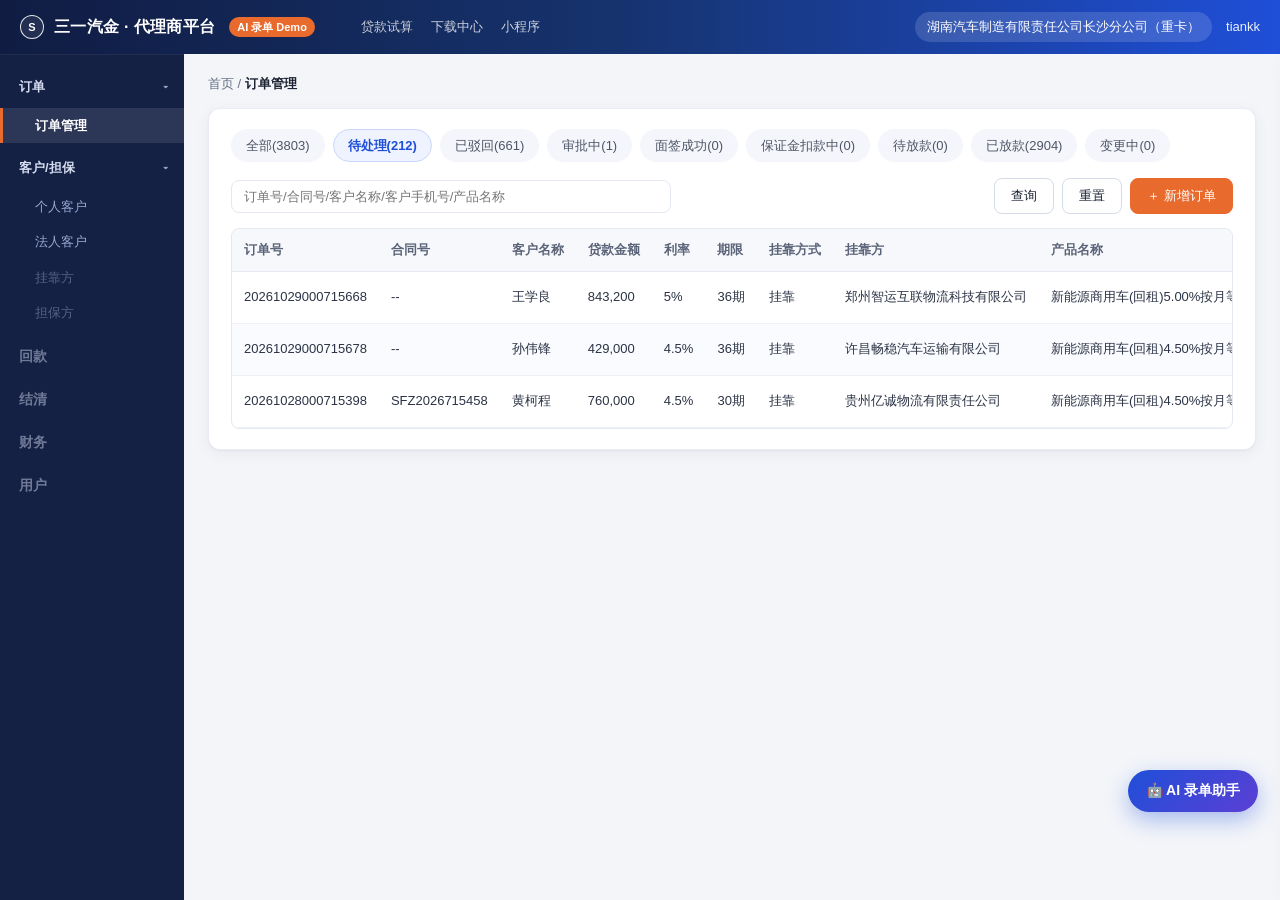
==== commit ccd154ae: "Revert "Restyle demo to match 三一汽金 production screens" This reverts commit 274f326208338a87a487e2d75" ====
--- a/index.html
+++ b/index.html
@@ -3,7 +3,7 @@
 <head>
   <meta charset="UTF-8"/>
   <meta name="viewport" content="width=device-width, initial-scale=1.0"/>
-  <link rel="icon" href="data:image/svg+xml,<svg xmlns=%22http://www.w3.org/2000/svg%22 viewBox=%220 0 32 32%22><path fill=%22%232F54EB%22 d=%22M16 3 L29 27 H3 Z%22/><path fill=%22white%22 d=%22M16 11 L23 25 H9 Z%22/><path fill=%22%232F54EB%22 d=%22M16 16 L19.2 23 H12.8 Z%22/></svg>"/>
+  <link rel="icon" href="data:image/svg+xml,<svg xmlns=%22http://www.w3.org/2000/svg%22 viewBox=%220 0 32 32%22><circle cx=%2216%22 cy=%2216%22 r=%2214%22 fill=%22%231f4fd8%22/><text x=%2216%22 y=%2221%22 text-anchor=%22middle%22 fill=%22white%22 font-size=%2214%22 font-family=%22sans-serif%22>S</text></svg>"/>
   <title>三一汽金 · AI 智能录单 Demo（全字段版）</title>
   <link rel="stylesheet" href="styles.css"/>
 </head>
@@ -11,127 +11,67 @@
   <!-- 顶栏 -->
   <header class="topbar">
     <div class="logo">
-      <svg class="logo-mark" viewBox="0 0 32 32" aria-hidden="true">
-        <path fill="#2F54EB" d="M16 2 L30 28 H2 Z"/>
-        <path fill="#fff" d="M16 10 L24 26 H8 Z"/>
-        <path fill="#2F54EB" d="M16 16 L20 26 H12 Z"/>
-      </svg>
-      三一汽金
-    </div>
+      <span class="tri">S</span>
+      三一汽金 · 代理商平台
+      <span class="demo-badge">AI 录单 Demo</span>
+    </div>
+    <span class="tb-item">贷款试算</span>
+    <span class="tb-item">下载中心</span>
+    <span class="tb-item">小程序</span>
     <div class="tb-right">
-      <span class="tb-pill">
-        <svg viewBox="0 0 16 16" aria-hidden="true"><rect x="2" y="2" width="12" height="12" rx="2" fill="none" stroke="currentColor" stroke-width="1.3"/><path d="M5 8h6M8 5v6" stroke="currentColor" stroke-width="1.3"/></svg>
-        贷款试算
-      </span>
-      <span class="tb-item">
-        <svg viewBox="0 0 16 16" aria-hidden="true"><path d="M8 2v8M5 7l3 3 3-3" fill="none" stroke="currentColor" stroke-width="1.3"/><path d="M3 13h10" stroke="currentColor" stroke-width="1.3"/></svg>
-        下载中心
-      </span>
-      <span class="tb-item">
-        <svg viewBox="0 0 16 16" aria-hidden="true"><rect x="2" y="2" width="5" height="5" rx="1" fill="none" stroke="currentColor" stroke-width="1.2"/><rect x="9" y="2" width="5" height="5" rx="1" fill="none" stroke="currentColor" stroke-width="1.2"/><rect x="2" y="9" width="5" height="5" rx="1" fill="none" stroke="currentColor" stroke-width="1.2"/><rect x="9" y="9" width="5" height="5" rx="1" fill="none" stroke="currentColor" stroke-width="1.2"/></svg>
-        小程序
-      </span>
-      <span class="tb-org">湖南汽车制造有限责任公司长沙分公司（重卡）
-        <svg class="chev" viewBox="0 0 12 12" aria-hidden="true"><path d="M2.5 4.5 L6 8 L9.5 4.5" fill="none" stroke="currentColor" stroke-width="1.2"/></svg>
-      </span>
-      <span class="user-name">tiankk
-        <svg class="chev" viewBox="0 0 12 12" aria-hidden="true"><path d="M2.5 4.5 L6 8 L9.5 4.5" fill="none" stroke="currentColor" stroke-width="1.2"/></svg>
-      </span>
+      <span class="pill">湖南汽车制造有限责任公司长沙分公司（重卡）</span>
+      <span class="user-name">tiankk</span>
     </div>
   </header>
 
   <div class="layout">
-    <!-- 左侧导航 -->
+    <!-- 左侧导航：订单列表 / 个人客户 / 法人客户 -->
     <nav class="sidenav" aria-label="主导航">
       <div class="nav-group">
-        <div class="nav-item" data-nav="order">
-          <span class="ni"><svg class="nav-ico" viewBox="0 0 24 24" aria-hidden="true"><path d="M7 3h8l5 5v13a1 1 0 0 1-1 1H7a1 1 0 0 1-1-1V4a1 1 0 0 1 1-1z" fill="none" stroke="currentColor" stroke-width="1.6"/><path d="M14 3v6h6M8 13h8M8 17h5" fill="none" stroke="currentColor" stroke-width="1.6"/></svg>订单</span>
-          <svg class="caret" viewBox="0 0 12 12" aria-hidden="true"><path d="M2.5 4.5 L6 8 L9.5 4.5" fill="none" stroke="currentColor" stroke-width="1.3"/></svg>
-        </div>
+        <div class="nav-item" data-nav="order">订单 <span class="caret">▾</span></div>
         <div class="nav-sub active" data-nav="order">订单管理</div>
       </div>
       <div class="nav-group">
-        <div class="nav-item" data-nav="cust">
-          <span class="ni"><svg class="nav-ico" viewBox="0 0 24 24" aria-hidden="true"><circle cx="9" cy="8" r="3" fill="none" stroke="currentColor" stroke-width="1.6"/><path d="M3.5 19c.6-3 2.6-4.5 5.5-4.5S14.4 16 15 19" fill="none" stroke="currentColor" stroke-width="1.6"/><circle cx="17" cy="9" r="2.2" fill="none" stroke="currentColor" stroke-width="1.6"/><path d="M16 14.6c2.2.3 3.8 1.6 4.4 4.4" fill="none" stroke="currentColor" stroke-width="1.6"/></svg>客户/担保</span>
-          <svg class="caret" viewBox="0 0 12 12" aria-hidden="true"><path d="M2.5 4.5 L6 8 L9.5 4.5" fill="none" stroke="currentColor" stroke-width="1.3"/></svg>
-        </div>
+        <div class="nav-item" data-nav="cust">客户/担保 <span class="caret">▾</span></div>
         <div class="nav-sub" data-nav="person">个人客户</div>
         <div class="nav-sub" data-nav="corp">法人客户</div>
         <div class="nav-sub dim" data-nav="">挂靠方</div>
-        <div class="nav-sub dim" data-nav="">经纪人管理</div>
         <div class="nav-sub dim" data-nav="">担保方</div>
       </div>
-      <div class="nav-item dim" data-nav="">
-        <span class="ni"><svg class="nav-ico" viewBox="0 0 24 24" aria-hidden="true"><rect x="3" y="6" width="18" height="12" rx="2" fill="none" stroke="currentColor" stroke-width="1.6"/><path d="M3 10h18" stroke="currentColor" stroke-width="1.6"/></svg>回款</span>
-        <svg class="caret" viewBox="0 0 12 12" aria-hidden="true"><path d="M2.5 4.5 L6 8 L9.5 4.5" fill="none" stroke="currentColor" stroke-width="1.3"/></svg>
-      </div>
-      <div class="nav-item dim" data-nav="">
-        <span class="ni"><svg class="nav-ico" viewBox="0 0 24 24" aria-hidden="true"><path d="M5 19V9l7-4 7 4v10" fill="none" stroke="currentColor" stroke-width="1.6"/><path d="M9 19v-6h6v6" fill="none" stroke="currentColor" stroke-width="1.6"/></svg>结清</span>
-        <svg class="caret" viewBox="0 0 12 12" aria-hidden="true"><path d="M2.5 4.5 L6 8 L9.5 4.5" fill="none" stroke="currentColor" stroke-width="1.3"/></svg>
-      </div>
-      <div class="nav-item dim" data-nav="">
-        <span class="ni"><svg class="nav-ico" viewBox="0 0 24 24" aria-hidden="true"><rect x="3" y="5" width="18" height="14" rx="2" fill="none" stroke="currentColor" stroke-width="1.6"/><path d="M3 10h18M8 15h3" stroke="currentColor" stroke-width="1.6"/></svg>财务</span>
-        <svg class="caret" viewBox="0 0 12 12" aria-hidden="true"><path d="M2.5 4.5 L6 8 L9.5 4.5" fill="none" stroke="currentColor" stroke-width="1.3"/></svg>
-      </div>
-      <div class="nav-item dim" data-nav="">
-        <span class="ni"><svg class="nav-ico" viewBox="0 0 24 24" aria-hidden="true"><circle cx="12" cy="12" r="8" fill="none" stroke="currentColor" stroke-width="1.6"/><path d="M12 8v5l3 2" fill="none" stroke="currentColor" stroke-width="1.6"/></svg>抵押权证</span>
-        <svg class="caret" viewBox="0 0 12 12" aria-hidden="true"><path d="M2.5 4.5 L6 8 L9.5 4.5" fill="none" stroke="currentColor" stroke-width="1.3"/></svg>
-      </div>
-      <div class="nav-item dim" data-nav="">
-        <span class="ni"><svg class="nav-ico" viewBox="0 0 24 24" aria-hidden="true"><circle cx="6" cy="12" r="1.4" fill="currentColor"/><circle cx="12" cy="12" r="1.4" fill="currentColor"/><circle cx="18" cy="12" r="1.4" fill="currentColor"/></svg>其它</span>
-        <svg class="caret" viewBox="0 0 12 12" aria-hidden="true"><path d="M2.5 4.5 L6 8 L9.5 4.5" fill="none" stroke="currentColor" stroke-width="1.3"/></svg>
-      </div>
-      <div class="nav-item dim" data-nav="">
-        <span class="ni"><svg class="nav-ico" viewBox="0 0 24 24" aria-hidden="true"><circle cx="12" cy="12" r="8" fill="none" stroke="currentColor" stroke-width="1.6"/><path d="M12 11v5M12 8h.01" stroke="currentColor" stroke-width="1.6"/></svg>帮助中心</span>
-      </div>
-      <div class="nav-item dim" data-nav="">
-        <span class="ni"><svg class="nav-ico" viewBox="0 0 24 24" aria-hidden="true"><circle cx="12" cy="8" r="3" fill="none" stroke="currentColor" stroke-width="1.6"/><path d="M5 19c.8-3.2 3.2-5 7-5s6.2 1.8 7 5" fill="none" stroke="currentColor" stroke-width="1.6"/></svg>用户</span>
-        <svg class="caret" viewBox="0 0 12 12" aria-hidden="true"><path d="M2.5 4.5 L6 8 L9.5 4.5" fill="none" stroke="currentColor" stroke-width="1.3"/></svg>
-      </div>
-      <button type="button" class="sider-toggle" data-toast="侧栏收起（演示）" aria-label="收起侧栏">«</button>
+      <div class="nav-item dim" data-nav="">回款</div>
+      <div class="nav-item dim" data-nav="">结清</div>
+      <div class="nav-item dim" data-nav="">财务</div>
+      <div class="nav-item dim" data-nav="">用户</div>
     </nav>
 
     <main class="main" id="main">
-      <div class="page-tabs" id="pageTabs">
-        <button type="button" class="page-tab" data-view="home">首页</button>
-        <button type="button" class="page-tab on" data-view="orderList">订单管理<span class="tab-x" title="关闭">×</span></button>
-        <button type="button" class="page-tab" data-view="wizard">编辑订单<span class="tab-x" title="关闭">×</span></button>
-        <button type="button" class="page-tab" data-view="personList">个人客户<span class="tab-x" title="关闭">×</span></button>
-        <button type="button" class="page-tab" data-view="corpList">法人客户<span class="tab-x" title="关闭">×</span></button>
-      </div>
       <!-- ========= 订单管理列表 ========= -->
       <section id="view-orderList">
+        <div class="crumbs">首页 / <b>订单管理</b></div>
         <div class="card">
           <div class="stat-tabs" id="orderTabs">
-            <span class="stat-tab">全部<b>3803</b></span>
-            <span class="stat-tab on">待处理<b>212</b></span>
-            <span class="stat-tab">已驳回<b>661</b></span>
-            <span class="stat-tab">审批中<b>1</b></span>
-            <span class="stat-tab">面签成功<b>0</b></span>
-            <span class="stat-tab">保证金扣款中<b>0</b></span>
-            <span class="stat-tab">待放款<b>0</b></span>
-            <span class="stat-tab">已放款<b>2904</b></span>
-            <span class="stat-tab">变更中<b>0</b></span>
-          </div>
-          <div class="search-line">
-            <input class="f-input" id="orderSearch" placeholder="订单号/合同号/客户名称/客户手机号/产品名称"/>
-            <button type="button" class="btn btn-primary" id="orderQueryBtn">查询</button>
-            <button type="button" class="btn" id="orderResetBtn">重置</button>
-            <button type="button" class="expand-filter" data-toast="展开筛选（演示）">展开筛选</button>
-            <div class="toolbar-right">
-              <button type="button" class="btn btn-ghost" data-toast="保函发送详情（演示）">保函发送详情</button>
-              <button type="button" class="btn btn-ghost" data-toast="批量下载放款回单（演示）">批量下载放款回单</button>
-              <button type="button" class="btn btn-orange" id="newOrderBtn">＋ 新建订单</button>
+            <span class="stat-tab">全部(3803)</span>
+            <span class="stat-tab on">待处理(212)</span>
+            <span class="stat-tab">已驳回(661)</span>
+            <span class="stat-tab">审批中(1)</span>
+            <span class="stat-tab">面签成功(0)</span>
+            <span class="stat-tab">保证金扣款中(0)</span>
+            <span class="stat-tab">待放款(0)</span>
+            <span class="stat-tab">已放款(2904)</span>
+            <span class="stat-tab">变更中(0)</span>
+          </div>
+          <div class="list-head">
+            <div class="search-box">
+              <input id="orderSearch" placeholder="订单号/合同号/客户名称/客户手机号/产品名称"/>
+            </div>
+            <div class="toolbar-actions">
+              <button type="button" class="btn" id="orderQueryBtn">查询</button>
+              <button type="button" class="btn" id="orderResetBtn">重置</button>
+              <button type="button" class="btn btn-orange" id="newOrderBtn">＋ 新增订单</button>
             </div>
           </div>
           <div class="table-wrap">
             <table class="grid" id="orderTable">
-              <colgroup>
-                <col style="width:142px"/><col style="width:96px"/><col style="width:112px"/>
-                <col style="width:72px"/><col style="width:42px"/><col style="width:42px"/>
-                <col style="width:48px"/><col style="width:96px"/><col style="width:52px"/>
-                <col/><col style="width:52px"/><col style="width:228px"/>
-              </colgroup>
               <thead>
                 <tr>
                   <th>订单号</th>
@@ -142,7 +82,6 @@
                   <th>期限</th>
                   <th>挂靠方式</th>
                   <th>挂靠方</th>
-                  <th>还等不还本</th>
                   <th>产品名称</th>
                   <th>订单状态</th>
                   <th>操作</th>
@@ -151,130 +90,90 @@
               <tbody></tbody>
             </table>
           </div>
-          <div class="pager">
-            <span id="orderCount">共 0 条</span>
-            <span class="pager-size">50条/页</span>
-            <button type="button" class="pg on">1</button>
-            <button type="button" class="pg" data-toast="演示数据仅当前页">2</button>
-            <button type="button" class="pg" data-toast="演示数据仅当前页">3</button>
-            <button type="button" class="pg" data-toast="下一页（演示）">›</button>
-          </div>
         </div>
       </section>
 
       <!-- ========= 个人客户列表 ========= -->
       <section id="view-personList" class="hidden">
+        <div class="crumbs">首页 / 客户/担保 / <b>个人客户</b></div>
         <div class="card">
           <div class="stat-tabs" id="personTabs">
-            <span class="stat-tab on">全部<b>1882</b></span>
-            <span class="stat-tab">待授权<b>1295</b></span>
-            <span class="stat-tab">预审中<b>0</b></span>
-            <span class="stat-tab">预审通过<b>619</b></span>
-            <span class="stat-tab">预审拒绝<b>31</b></span>
-          </div>
-          <div class="search-line">
-            <input class="f-input" id="personSearch" placeholder="搜索客户或配偶姓名/身份证/手机号"/>
-            <button type="button" class="btn btn-primary" id="personQueryBtn">查询</button>
-            <button type="button" class="btn" id="personResetBtn">重置</button>
-            <button type="button" class="expand-filter" data-toast="展开筛选（演示）">展开筛选</button>
-            <div class="toolbar-right">
-              <button type="button" class="btn btn-orange" id="newPersonBtn">＋ 新增客户</button>
+            <span class="stat-tab on">全部(1882)</span>
+            <span class="stat-tab">待授权(1295)</span>
+            <span class="stat-tab">预审中(0)</span>
+            <span class="stat-tab">预审通过(619)</span>
+            <span class="stat-tab">预审拒绝(31)</span>
+          </div>
+          <div class="list-head">
+            <div class="search-box">
+              <input id="personSearch" placeholder="搜索客户或配偶姓名/身份证/手机号"/>
+            </div>
+            <div class="toolbar-actions">
+              <button type="button" class="btn" id="personQueryBtn">查询</button>
+              <button type="button" class="btn" id="personResetBtn">重置</button>
+              <button type="button" class="btn btn-orange" id="newPersonBtn">＋ 录客户</button>
             </div>
           </div>
           <div class="table-wrap">
             <table class="grid" id="personTable">
-              <colgroup>
-                <col style="width:72px"/><col style="width:130px"/><col style="width:72px"/>
-                <col style="width:64px"/><col style="width:56px"/><col style="width:96px"/>
-                <col style="width:132px"/><col style="width:64px"/><col style="width:72px"/><col/>
-              </colgroup>
               <thead>
                 <tr>
                   <th>客户姓名</th>
                   <th>身份证</th>
                   <th>客户来源</th>
                   <th>婚姻状况</th>
-                  <th>业务员</th>
                   <th>业务类型</th>
                   <th>创建时间</th>
-                  <th>CRM状态</th>
                   <th>汽金状态</th>
-                  <th>操作</th>
                 </tr>
               </thead>
               <tbody></tbody>
             </table>
           </div>
-          <div class="pager">
-            <span id="personCount">共 0 条</span>
-            <span class="pager-size">50条/页</span>
-            <button type="button" class="pg on">1</button>
-            <button type="button" class="pg" data-toast="演示数据仅当前页">2</button>
-            <button type="button" class="pg" data-toast="下一页（演示）">›</button>
-          </div>
         </div>
       </section>
 
       <!-- ========= 法人客户列表 ========= -->
       <section id="view-corpList" class="hidden">
+        <div class="crumbs">首页 / 客户/担保 / <b>法人客户</b></div>
         <div class="card">
           <div class="stat-tabs" id="corpTabs">
-            <span class="stat-tab on">全部<b>1378</b></span>
-            <span class="stat-tab">待授权<b>1249</b></span>
-            <span class="stat-tab">预审中<b>0</b></span>
-            <span class="stat-tab">预审通过<b>189</b></span>
-            <span class="stat-tab">预审拒绝<b>7</b></span>
-            <span class="stat-tab">预审异常<b>0</b></span>
-            <span class="stat-tab">预审完成<b>0</b></span>
-          </div>
-          <div class="search-line">
-            <input class="f-input" id="corpSearch" placeholder="搜索企业名称/统一社会信用代码/法人姓名/法人身份证号"/>
-            <button type="button" class="btn btn-primary" id="corpQueryBtn">查询</button>
-            <button type="button" class="btn" id="corpResetBtn">重置</button>
-            <button type="button" class="expand-filter" data-toast="展开筛选（演示）">展开筛选</button>
-            <div class="toolbar-right">
-              <button type="button" class="btn btn-orange" id="newCorpBtn">＋ 新增客户</button>
+            <span class="stat-tab on">全部(1378)</span>
+            <span class="stat-tab">待授权(1249)</span>
+            <span class="stat-tab">预审通过(189)</span>
+            <span class="stat-tab">预审拒绝(7)</span>
+          </div>
+          <div class="list-head">
+            <div class="search-box">
+              <input id="corpSearch" placeholder="搜索企业名称/统一社会信用代码/法人姓名/法人身份证号"/>
+            </div>
+            <div class="toolbar-actions">
+              <button type="button" class="btn" id="corpQueryBtn">查询</button>
+              <button type="button" class="btn" id="corpResetBtn">重置</button>
+              <button type="button" class="btn btn-orange" id="newCorpBtn">＋ 录客户</button>
             </div>
           </div>
           <div class="table-wrap">
             <table class="grid" id="corpTable">
-              <colgroup>
-                <col style="width:150px"/><col style="width:150px"/><col style="width:64px"/>
-                <col style="width:52px"/><col style="width:64px"/><col style="width:88px"/>
-                <col style="width:120px"/><col style="width:48px"/><col style="width:64px"/>
-                <col style="width:72px"/><col/>
-              </colgroup>
               <thead>
                 <tr>
                   <th>客户姓名</th>
                   <th>统一社会信用代码</th>
-                  <th>客户来源</th>
-                  <th>业务员</th>
                   <th>法人姓名</th>
                   <th>业务类型</th>
                   <th>法人身份证号</th>
-                  <th>创建</th>
-                  <th>CRM状态</th>
                   <th>汽金状态</th>
-                  <th>操作</th>
                 </tr>
               </thead>
               <tbody></tbody>
             </table>
           </div>
-          <div class="pager">
-            <span id="corpCount">共 0 条</span>
-            <span class="pager-size">50条/页</span>
-            <button type="button" class="pg on">1</button>
-            <button type="button" class="pg" data-toast="演示数据仅当前页">2</button>
-            <button type="button" class="pg" data-toast="演示数据仅当前页">3</button>
-            <button type="button" class="pg" data-toast="下一页（演示）">›</button>
-          </div>
         </div>
       </section>
 
       <!-- ========= 新增订单（四步向导） ========= -->
       <section id="view-wizard" class="hidden">
+        <div class="crumbs">首页 / 订单管理 / <b>编辑订单</b> <span class="mode-hint">AI 录单模式</span></div>
         <div class="card">
           <div class="steps-bar" id="stepsBar">
             <div class="step-it on"><span class="n">1</span>选择金融产品</div>
@@ -413,8 +312,8 @@
               <div class="r-row">
                 <div class="r-label">客户信息</div>
                 <div class="r-actions">
-                  <button type="button" class="btn btn-primary" data-toast="已按客户名称拉取最新客户信息（演示）">更新客户信息</button>
-                  <button type="button" class="btn btn-link" data-toast="关联CRM销售订单（演示）">关联CRM销售订单</button>
+                  <button type="button" class="btn btn-primary" data-toast="已按客户名称拉取最新客户信息（演示）">✎ 更新客户信息</button>
+                  <button type="button" class="btn btn-orange" data-toast="关联CRM销售订单（演示）">关联CRM销售订单</button>
                 </div>
               </div>
               <div class="r-row" data-field="isBuyer">
@@ -474,20 +373,16 @@
           <!-- 第三步：资产 -->
           <div id="step3" class="hidden">
             <div class="asset-tools">
-              <button type="button" class="btn btn-primary btn-sm" id="addAssetBtn">＋ 添加资产</button>
-              <button type="button" class="btn btn-link btn-sm" data-toast="批量导入资产（演示）">批量导入资产</button>
-              <button type="button" class="btn btn-link btn-sm" data-toast="下载模板（演示）">下载模板</button>
-              <span class="spacer"></span>
-              <button type="button" class="btn btn-ghost btn-sm" data-toast="一键清除资产（演示）">一键清除资产</button>
-              <button type="button" class="btn btn-ghost btn-sm" data-toast="下载抵押清单（演示）">下载抵押清单</button>
-              <button type="button" class="btn btn-ghost btn-sm" data-toast="批量上传附件（演示）">批量上传附件</button>
+              <button type="button" class="btn btn-orange btn-sm" id="addAssetBtn">＋ 添加资产</button>
+              <button type="button" class="btn btn-primary btn-sm" data-toast="批量导入资产（演示）">▦ 批量导入资产</button>
+              <button type="button" class="btn btn-sm" data-toast="下载模板（演示）">下载模板</button>
             </div>
             <div class="check-strip" id="checkStrip">[信息完整性提醒]：<span>合格证信息<b class="bad">✗</b></span><span>发票信息<b class="bad">✗</b></span><span>保单信息<b class="bad">✗</b></span><span>信息一致性<b class="bad">✗</b></span></div>
             <div id="assetList"><div class="empty-tip">暂无资产，请添加或由 AI 解析带入</div></div>
             <div class="sum-row">
-              <div class="sum-card"><div class="k">销售总金额（含附加品）</div><div class="v"><span id="sumSale">0.00元</span></div></div>
-              <div class="sum-card"><div class="k">融资总金额（含附加品）</div><div class="v"><span id="sumLoan">0.00元</span><span class="pct-tag" id="sumLoanPct">0%</span></div></div>
-              <div class="sum-card"><div class="k">首付款金额（含附加品）</div><div class="v"><span id="sumDown">0.00元</span><span class="pct-tag" id="sumDownPct">0%</span></div></div>
+              <div class="sum-card"><div class="k">销售总金额（含附加品）</div><div class="v" id="sumSale">0.00元</div></div>
+              <div class="sum-card"><div class="k">融资总金额（含附加品）</div><div class="v red" id="sumLoan">0.00元</div></div>
+              <div class="sum-card"><div class="k">首付款金额（含附加品）</div><div class="v orange" id="sumDown">0.00元</div></div>
               <div class="sum-card"><div class="k">附加品融资比例</div><div class="v">0%</div></div>
             </div>
           </div>
@@ -507,9 +402,11 @@
           </div>
 
           <div class="form-foot">
-            <button type="button" class="btn btn-text" id="prevBtn" disabled>上一步</button>
-            <button type="button" class="btn btn-primary" id="nextBtn">下一步</button>
-            <button type="button" class="btn btn-text" id="saveOrderBtn">保存</button>
+            <button type="button" class="btn" id="prevBtn" disabled>上一步</button>
+            <div class="foot-actions">
+              <button type="button" class="btn" id="saveOrderBtn">保存</button>
+              <button type="button" class="btn btn-primary" id="nextBtn">下一步</button>
+            </div>
           </div>
         </div>
       </section>
@@ -525,7 +422,7 @@
           <div class="f-item" data-field="pMarriage">
             <div class="f-label"><span class="req">*</span>婚姻状况 <span class="ai-tag"></span></div>
             <div class="radio-row" id="pMarriage">
-              <div class="radio-it on" data-val="未婚">未婚</div>
+              <div class="radio-it" data-val="未婚">未婚</div>
               <div class="radio-it" data-val="已婚">已婚</div>
               <div class="radio-it" data-val="离异">离异</div>
               <div class="radio-it" data-val="丧偶">丧偶</div>
@@ -533,8 +430,8 @@
           </div>
         </div>
         <div class="ocr-row">
-          <div class="ocr-box idshot" id="pIdFront" data-upload data-kind="身份证" data-ph="客户身份证人像面"><div class="plus">＋</div><div>客户身份证人像面</div></div>
-          <div class="ocr-box idshot" id="pIdBack" data-upload data-kind="身份证" data-ph="客户身份证国徽面"><div class="plus">＋</div><div>客户身份证国徽面</div></div>
+          <div class="ocr-box" id="pIdFront" data-upload data-kind="身份证" data-ph="客户身份证人像面"><div class="plus">＋</div><div>客户身份证人像面</div></div>
+          <div class="ocr-box" id="pIdBack" data-upload data-kind="身份证" data-ph="客户身份证国徽面"><div class="plus">＋</div><div>客户身份证国徽面</div></div>
           <div class="ocr-info">
             <div class="kv"><span class="k">姓名：</span><span class="v wait" id="pIdName">待识别</span></div>
             <div class="kv"><span class="k">身份证：</span><span class="v wait" id="pIdNo">待识别</span></div>
@@ -568,8 +465,8 @@
         <div class="form-sec hidden" id="spouseSec" data-field="spouse">
           <div class="sec-title">配偶身份证 <span class="sec-desc">已婚客户需录入配偶证件（支持 OCR 识别）</span> <span class="ai-tag"></span></div>
           <div class="ocr-row">
-            <div class="ocr-box idshot" id="sIdFront" data-upload data-kind="配偶身份证" data-ph="配偶身份证人像面"><div class="plus">＋</div><div>配偶身份证人像面</div></div>
-            <div class="ocr-box idshot" id="sIdBack" data-upload data-kind="配偶身份证" data-ph="配偶身份证国徽面"><div class="plus">＋</div><div>配偶身份证国徽面</div></div>
+            <div class="ocr-box" id="sIdFront" data-upload data-kind="配偶身份证" data-ph="配偶身份证人像面"><div class="plus">＋</div><div>配偶身份证人像面</div></div>
+            <div class="ocr-box" id="sIdBack" data-upload data-kind="配偶身份证" data-ph="配偶身份证国徽面"><div class="plus">＋</div><div>配偶身份证国徽面</div></div>
             <div class="ocr-info">
               <div class="kv"><span class="k">姓名：</span><span class="v wait" id="sIdName">待识别</span></div>
               <div class="kv"><span class="k">身份证：</span><span class="v wait" id="sIdNo">待识别</span></div>
@@ -596,7 +493,7 @@
         <div class="form-sec">
           <div class="f-label"><span class="req">*</span>营业执照 <span class="ai-tag"></span></div>
           <div class="ocr-row">
-            <div class="ocr-box licshot" id="cLicenseBox" data-upload data-kind="营业执照" data-ph="营业执照"><div class="plus">＋</div><div>营业执照</div></div>
+            <div class="ocr-box" id="cLicenseBox" data-upload data-kind="营业执照" data-ph="营业执照"><div class="plus">＋</div><div>营业执照</div></div>
             <div class="ocr-info">
               <div class="kv"><span class="k k-wide">公司名称：</span><span class="v wait" id="cCorpName">待识别</span></div>
               <div class="kv"><span class="k k-wide">统一社会信用代码：</span><span class="v wait" id="cCreditCode">待识别</span></div>
@@ -606,8 +503,8 @@
         <div class="form-sec">
           <div class="f-label"><span class="req">*</span>法人身份证 <span class="ai-tag"></span></div>
           <div class="ocr-row">
-            <div class="ocr-box idshot" id="cIdFront" data-upload data-kind="身份证" data-ph="法人身份证人像面"><div class="plus">＋</div><div>法人身份证人像面</div></div>
-            <div class="ocr-box idshot" id="cIdBack" data-upload data-kind="身份证" data-ph="法人身份证国徽面"><div class="plus">＋</div><div>法人身份证国徽面</div></div>
+            <div class="ocr-box" id="cIdFront" data-upload data-kind="身份证" data-ph="法人身份证人像面"><div class="plus">＋</div><div>法人身份证人像面</div></div>
+            <div class="ocr-box" id="cIdBack" data-upload data-kind="身份证" data-ph="法人身份证国徽面"><div class="plus">＋</div><div>法人身份证国徽面</div></div>
             <div class="ocr-info">
               <div class="kv"><span class="k">姓名：</span><span class="v wait" id="cLegalName">待识别</span></div>
               <div class="kv"><span class="k">身份证：</span><span class="v wait" id="cLegalIdNo">待识别</span></div>
@@ -634,7 +531,7 @@
         </div>
       </div>
       <div class="m-ft">
-        <label class="save-check"><input type="checkbox" id="saveCorpAsG"/>保存，同时将法人录为担保方</label>
+        <button type="button" class="btn" id="saveCorpGBtn">保存，同时将法人录为担保方</button>
         <button type="button" class="btn btn-primary" id="saveCorpBtn">保存</button>
       </div>
     </div>
--- a/styles.css
+++ b/styles.css
@@ -1,53 +1,38 @@
 /* =========================================================
-   三一汽金 · 代理商平台视觉
-   对齐生产截图的 Ant Design 风格。业务类名保持不变。
-
-   Tokens
-   --navy        #001529   侧栏
-   --blue        #2F54EB   主按钮 / 选中 / 链接
-   --blue-deep   #3458E1   主色加深（顶栏胶囊、悬停邻近）
-   --orange      #FF6B3B   新建订单 / 新增客户 / 添加担保人
-   --bg          #f0f2f5   内容底
-   --text        #262626
-   --label       #595959
-   --muted       #8c8c8c
-   --border      #d9d9d9
-   --line        #f0f0f0
+   三一汽金 · AI 智能录单 Demo
+   视觉层：克制的蓝橙体系、更清晰的层级与对齐
    ========================================================= */
 
 :root {
-  --navy: #001529;
-  --navy-2: #000c17;
-  --blue: #2F54EB;
-  --blue-deep: #3458E1;
-  --blue-hover: #1d39c4;
-  --blue-soft: #f0f5ff;
-  --blue-line: #adc6ff;
-  --orange: #FF6B3B;
-  --orange-d: #e85a2c;
-  --orange-soft: #fff2e8;
-  --red: #ff4d4f;
+  --blue: #1f4fd8;
+  --blue-d: #163cb0;
+  --blue-soft: #eef3ff;
+  --blue-line: #c9d6f8;
+  --orange: #e86a2d;
+  --orange-d: #d45a20;
+  --orange-soft: #fff4ec;
+  --red: #d4382d;
   --red-soft: #fff1f0;
-  --green: #52c41a;
-  --green-soft: #f6ffed;
-  --gold: #fa8c16;
-  --gold-soft: #fff7e6;
-  --bg: #f0f2f5;
+  --green: #2f9e44;
+  --green-soft: #edf9ee;
+  --gold: #d48806;
+  --gold-soft: #fff8e8;
+  --bg: #f3f5f9;
   --card: #ffffff;
-  --line: #f0f0f0;
-  --border: #d9d9d9;
-  --text: #262626;
-  --label: #595959;
-  --sub: #8c8c8c;
-  --muted: #bfbfbf;
-  --header-h: 48px;
-  --sider-w: 208px;
-  --radius: 4px;
-  --shadow: 0 1px 2px rgba(0, 0, 0, 0.03);
-  --focus: 0 0 0 2px rgba(47, 84, 235, 0.16);
-  --id-card: url("data:image/svg+xml,%3Csvg xmlns='http://www.w3.org/2000/svg' width='148' height='88' viewBox='0 0 148 88'%3E%3Crect x='1' y='1' width='146' height='86' rx='6' fill='%23eef3fb' stroke='%23d5e0f2'/%3E%3Ccircle cx='36' cy='36' r='14' fill='%23d5e2f6'/%3E%3Crect x='58' y='22' width='68' height='6' rx='2' fill='%23c9d8f0'/%3E%3Crect x='58' y='34' width='52' height='6' rx='2' fill='%23d5e2f6'/%3E%3Crect x='58' y='46' width='40' height='6' rx='2' fill='%23d5e2f6'/%3E%3Crect x='14' y='62' width='120' height='10' rx='2' fill='%23e4ecf8'/%3E%3C/svg%3E");
-  --lic-card: url("data:image/svg+xml,%3Csvg xmlns='http://www.w3.org/2000/svg' width='148' height='88' viewBox='0 0 148 88'%3E%3Crect x='1' y='1' width='146' height='86' rx='6' fill='%23eef3fb' stroke='%23d5e0f2'/%3E%3Crect x='16' y='16' width='70' height='7' rx='2' fill='%23c9d8f0'/%3E%3Crect x='16' y='32' width='116' height='6' rx='2' fill='%23d5e2f6'/%3E%3Crect x='16' y='46' width='96' height='6' rx='2' fill='%23d5e2f6'/%3E%3Crect x='16' y='60' width='78' height='6' rx='2' fill='%23d5e2f6'/%3E%3C/svg%3E");
-  --box-ico: url("data:image/svg+xml,%3Csvg xmlns='http://www.w3.org/2000/svg' width='64' height='48' viewBox='0 0 64 48'%3E%3Cpath fill='%2396b4ff' d='M8 16 L32 6 L56 16 L32 26 Z'/%3E%3Cpath fill='%232F54EB' d='M8 16 L32 26 L32 42 L8 32 Z'/%3E%3Cpath fill='%231d39c4' d='M56 16 L32 26 L32 42 L56 32 Z'/%3E%3Cpath fill='%23fff' d='M24 20h16v6H24z'/%3E%3C/svg%3E");
+  --line: #e4e8f0;
+  --line-strong: #d5dbe6;
+  --text: #1c2333;
+  --sub: #667085;
+  --muted: #98a2b3;
+  --sidebar: #142044;
+  --sidebar-text: #b7c0dc;
+  --topbar-h: 54px;
+  --sidenav-w: 184px;
+  --radius: 8px;
+  --radius-lg: 12px;
+  --shadow: 0 1px 2px rgba(16, 24, 40, 0.04), 0 4px 16px rgba(16, 24, 40, 0.05);
+  --shadow-md: 0 8px 24px rgba(16, 24, 40, 0.10);
+  --focus: 0 0 0 3px rgba(31, 79, 216, 0.16);
 }
 
 * { margin: 0; padding: 0; box-sizing: border-box; }
@@ -58,452 +43,347 @@
   color: var(--text);
   overflow-x: hidden;
   font-size: 14px;
-  line-height: 1.5715;
-  -webkit-font-smoothing: antialiased;
-}
-
-button, input, select, textarea { font-family: inherit; }
-button { cursor: pointer; }
-input, select, textarea { color: var(--text); }
+  line-height: 1.5;
+}
+
+button { cursor: pointer; font-family: inherit; }
+input, select, textarea { font-family: inherit; color: var(--text); }
+
 .hidden { display: none !important; }
 
 /* ============ 顶栏 ============ */
 .topbar {
-  height: var(--header-h);
-  background: #fff;
-  display: flex;
-  align-items: center;
-  padding: 0 16px 0 12px;
+  height: var(--topbar-h);
+  background: linear-gradient(90deg, #101c42 0%, #16336e 48%, #1f4fd8 100%);
+  display: flex;
+  align-items: center;
+  padding: 0 20px;
+  color: #fff;
   position: sticky;
   top: 0;
   z-index: 50;
-  border-bottom: 1px solid var(--line);
+  box-shadow: 0 1px 0 rgba(255, 255, 255, 0.06);
 }
 
 .logo {
   display: flex;
   align-items: center;
-  gap: 8px;
-  font-weight: 650;
-  font-size: 18px;
-  color: #1a1a1a;
-  letter-spacing: 0.04em;
+  gap: 10px;
+  font-weight: 700;
+  font-size: 16px;
+  margin-right: 28px;
+  letter-spacing: 0.02em;
   white-space: nowrap;
-  margin-right: 12px;
-}
-
-.logo-mark { width: 28px; height: 28px; display: block; flex-shrink: 0; }
+}
+
+.logo .tri {
+  width: 24px;
+  height: 24px;
+  border: 1.5px solid rgba(255, 255, 255, 0.88);
+  border-radius: 50%;
+  display: inline-flex;
+  align-items: center;
+  justify-content: center;
+  font-size: 11px;
+  font-weight: 700;
+  background: rgba(255, 255, 255, 0.08);
+}
+
+.demo-badge {
+  background: var(--orange);
+  color: #fff;
+  font-size: 11px;
+  font-weight: 600;
+  padding: 2px 8px;
+  border-radius: 999px;
+  margin-left: 4px;
+  letter-spacing: 0;
+}
+
+.tb-item {
+  font-size: 13px;
+  opacity: 0.78;
+  margin-left: 18px;
+  cursor: default;
+  white-space: nowrap;
+}
 
 .tb-right {
   margin-left: auto;
   display: flex;
   align-items: center;
-  gap: 18px;
-  min-width: 0;
-}
-
-.tb-pill {
-  display: inline-flex;
-  align-items: center;
-  gap: 6px;
-  height: 28px;
-  padding: 0 12px;
-  border-radius: 14px;
-  background: var(--blue);
-  color: #fff;
-  font-size: 13px;
+  gap: 14px;
+  font-size: 13px;
+}
+
+.pill {
+  background: rgba(255, 255, 255, 0.14);
+  padding: 5px 12px;
+  border-radius: 999px;
+  max-width: 360px;
+  overflow: hidden;
+  text-overflow: ellipsis;
   white-space: nowrap;
 }
 
-.tb-pill svg, .tb-item svg { width: 14px; height: 14px; flex-shrink: 0; }
-
-.tb-item {
-  display: inline-flex;
-  align-items: center;
-  gap: 4px;
-  color: var(--label);
-  font-size: 13px;
-  white-space: nowrap;
-}
-
-.tb-org, .user-name {
-  display: inline-flex;
-  align-items: center;
-  gap: 4px;
-  color: var(--text);
-  font-size: 13px;
-  white-space: nowrap;
-}
-
-.tb-org { max-width: 280px; overflow: hidden; text-overflow: ellipsis; }
-.chev { width: 10px; height: 10px; color: var(--sub); flex-shrink: 0; }
+.user-name {
+  opacity: 0.92;
+  font-weight: 500;
+}
 
 /* ============ 布局 / 侧栏 ============ */
-.layout { display: flex; min-height: calc(100vh - var(--header-h)); }
+.layout {
+  display: flex;
+  min-height: calc(100vh - var(--topbar-h));
+}
 
 .sidenav {
-  width: var(--sider-w);
-  background: var(--navy);
-  color: rgba(255, 255, 255, 0.65);
+  width: var(--sidenav-w);
+  background: var(--sidebar);
+  color: var(--sidebar-text);
+  padding: 12px 0 24px;
   flex-shrink: 0;
-  position: sticky;
-  top: var(--header-h);
-  height: calc(100vh - var(--header-h));
-  overflow: auto;
-  padding: 8px 0 0;
-  display: flex;
-  flex-direction: column;
-}
-
-.sidenav::-webkit-scrollbar { width: 0; }
-
-.nav-group { margin-bottom: 2px; }
-
-.nav-item, .nav-sub {
-  min-height: 40px;
-  display: flex;
-  align-items: center;
-  font-size: 14px;
-  color: rgba(255, 255, 255, 0.65);
+}
+
+.nav-group { font-size: 13px; margin-bottom: 4px; }
+
+.nav-item {
+  padding: 11px 16px;
+  cursor: pointer;
+  display: flex;
+  justify-content: space-between;
+  align-items: center;
+  border-left: 3px solid transparent;
+  color: #d5dcf0;
+  font-weight: 600;
+}
+
+.nav-item .caret { font-size: 10px; opacity: 0.7; }
+
+.nav-item:hover,
+.nav-sub:hover { background: rgba(255, 255, 255, 0.06); }
+
+.nav-item.active {
+  background: rgba(255, 255, 255, 0.10);
+  border-left-color: var(--orange);
+  color: #fff;
+}
+
+.nav-sub {
+  padding: 8px 16px 8px 32px;
+  font-size: 13px;
+  color: #9aa7d0;
   cursor: pointer;
   border-left: 3px solid transparent;
-  user-select: none;
-}
-
-.nav-item { padding: 0 12px 0 16px; justify-content: space-between; }
-.nav-sub { padding: 0 12px 0 48px; }
-
-.ni { display: inline-flex; align-items: center; gap: 10px; min-width: 0; }
-.nav-ico { width: 16px; height: 16px; flex-shrink: 0; }
-
-.caret {
-  width: 12px;
-  height: 12px;
-  opacity: 0.75;
-  flex-shrink: 0;
-}
-
-.nav-item:hover, .nav-sub:hover { color: #fff; }
+}
 
 .nav-sub.active {
-  background: var(--blue);
-  color: #fff;
-  border-left-color: #91caff;
-  font-weight: 500;
-}
-
-.nav-item.dim, .nav-sub.dim { cursor: default; }
-.nav-item.dim:hover, .nav-sub.dim:hover { color: rgba(255, 255, 255, 0.65); }
-
-.sider-toggle {
-  position: sticky;
-  bottom: 0;
-  height: 40px;
-  width: 100%;
-  margin-top: auto;
-  border: none;
-  border-top: 1px solid rgba(255, 255, 255, 0.08);
-  background: var(--navy);
-  color: rgba(255, 255, 255, 0.45);
-  font-size: 16px;
-  display: flex;
-  align-items: center;
-  justify-content: center;
-}
-
-/* ============ 主区域 / 页签 ============ */
+  color: #fff;
+  background: rgba(255, 255, 255, 0.10);
+  border-left-color: var(--orange);
+  font-weight: 600;
+}
+
+.nav-item.dim,
+.nav-sub.dim { opacity: 0.48; cursor: default; }
+
+/* ============ 主区域 ============ */
 .main {
   flex: 1;
+  padding: 20px 24px 100px;
   min-width: 0;
-  background: var(--bg);
-  padding-bottom: 88px;
-}
-
-.page-tabs {
-  display: flex;
-  align-items: flex-end;
-  gap: 2px;
-  background: #fff;
-  padding: 0 8px;
-  border-bottom: 1px solid var(--line);
-  position: sticky;
-  top: var(--header-h);
-  z-index: 30;
-  overflow-x: auto;
-}
-
-.page-tab {
-  appearance: none;
-  border: none;
-  background: transparent;
-  color: var(--label);
-  font-size: 14px;
-  padding: 12px 14px 10px;
-  display: inline-flex;
-  align-items: center;
-  gap: 6px;
-  white-space: nowrap;
-  position: relative;
-}
-
-.page-tab:hover { color: var(--blue); }
-
-.page-tab.on { color: var(--blue); font-weight: 500; }
-
-.page-tab.on::after {
-  content: "";
-  position: absolute;
-  left: 12px;
-  right: 12px;
-  bottom: 0;
-  height: 2px;
-  background: var(--blue);
-}
-
-.tab-x { color: #c5c5c5; font-size: 12px; line-height: 1; padding: 2px; }
-.page-tab.on .tab-x { color: #9aa0a6; }
-.tab-x:hover { color: var(--red); }
+}
+
+.crumbs {
+  font-size: 13px;
+  color: var(--sub);
+  margin-bottom: 14px;
+}
+
+.crumbs b { color: var(--text); font-weight: 600; }
+
+.mode-hint {
+  color: var(--orange);
+  margin-left: 10px;
+  font-size: 12px;
+  font-weight: 500;
+}
 
 .card {
   background: var(--card);
-  margin: 12px;
-  padding: 12px 16px 16px;
-  border-radius: 2px;
+  border-radius: var(--radius-lg);
+  padding: 20px 22px;
   box-shadow: var(--shadow);
-}
-
-/* ============ 状态筛选 ============ */
+  border: 1px solid rgba(228, 232, 240, 0.8);
+}
+
+/* ============ 状态 Tab / 工具条 ============ */
 .stat-tabs {
   display: flex;
-  flex-wrap: wrap;
-  gap: 2px 4px;
-  margin-bottom: 12px;
-}
-
-.stat-tab {
-  display: inline-flex;
-  align-items: center;
-  padding: 3px 10px;
-  border-radius: var(--radius);
-  background: transparent;
-  color: var(--sub);
-  font-size: 13px;
-  border: none;
-  cursor: pointer;
-  line-height: 22px;
-}
-
-.stat-tab b {
-  font-weight: 500;
-  margin-left: 4px;
-  font-size: 12px;
-}
-
-.stat-tab:hover { color: var(--blue); }
-
-.stat-tab.on {
-  background: var(--blue);
-  color: #fff;
-  font-weight: 500;
-}
-
-.stat-tab.on b {
-  background: #fff;
-  color: var(--blue);
-  border-radius: 8px;
-  padding: 0 6px;
-  line-height: 16px;
-  margin-left: 6px;
-  font-size: 12px;
-}
-
-/* ============ 查询条 ============ */
-.search-line {
-  display: flex;
-  align-items: center;
   gap: 8px;
   flex-wrap: wrap;
-  margin-bottom: 12px;
-}
-
-.search-line .f-input { width: 420px; max-width: 100%; flex: 0 1 460px; }
-
-.expand-filter {
+  margin-bottom: 16px;
+}
+
+.stat-tab {
+  padding: 6px 14px;
+  border-radius: 999px;
+  background: #f4f6fb;
+  font-size: 13px;
+  color: #4e5566;
+  border: 1px solid transparent;
+  cursor: pointer;
+  transition: background 0.15s, color 0.15s, border-color 0.15s;
+}
+
+.stat-tab:hover { background: #eaeef6; }
+
+.stat-tab.on {
+  background: var(--blue-soft);
   color: var(--blue);
-  font-size: 13px;
-  cursor: pointer;
-  background: none;
+  border-color: var(--blue-line);
+  font-weight: 600;
+}
+
+.list-head {
+  display: flex;
+  justify-content: space-between;
+  align-items: center;
+  gap: 16px;
+  margin-bottom: 14px;
+  flex-wrap: wrap;
+}
+
+.search-box {
+  flex: 1;
+  max-width: 440px;
+  display: flex;
+  border: 1px solid var(--line);
+  border-radius: var(--radius);
+  overflow: hidden;
+  background: #fff;
+  min-width: 240px;
+}
+
+.search-box input {
+  flex: 1;
   border: none;
-  padding: 0 4px;
-  height: 32px;
-}
-
-.toolbar-right {
-  margin-left: auto;
-  display: flex;
-  align-items: center;
+  padding: 8px 12px;
+  font-size: 13px;
+  outline: none;
+  background: transparent;
+}
+
+.search-box:focus-within {
+  border-color: var(--blue);
+  box-shadow: var(--focus);
+}
+
+.toolbar-actions {
+  display: flex;
   gap: 8px;
   flex-wrap: wrap;
 }
 
 /* ============ 按钮 ============ */
 .btn {
-  height: 32px;
-  padding: 0 15px;
-  border-radius: var(--radius);
-  border: 1px solid var(--border);
+  border: 1px solid var(--line-strong);
   background: #fff;
+  border-radius: var(--radius);
+  padding: 8px 16px;
+  font-size: 13px;
   color: var(--text);
-  font-size: 14px;
-  display: inline-flex;
-  align-items: center;
-  justify-content: center;
-  gap: 4px;
+  transition: background 0.15s, border-color 0.15s, box-shadow 0.15s;
   white-space: nowrap;
-  transition: background 0.15s, border-color 0.15s, color 0.15s;
-}
-
-.btn:hover { color: var(--blue); border-color: var(--blue); }
-
-.btn-primary { background: var(--blue); border-color: var(--blue); color: #fff; }
-.btn-primary:hover { background: var(--blue-hover); border-color: var(--blue-hover); color: #fff; }
-
-.btn-orange { background: var(--orange); border-color: var(--orange); color: #fff; }
-.btn-orange:hover { background: var(--orange-d); border-color: var(--orange-d); color: #fff; }
-
-.btn-ghost { color: var(--blue); border-color: var(--blue); background: #fff; }
-.btn-ghost:hover { background: var(--blue-soft); color: var(--blue); }
-
-.btn-link {
-  background: transparent;
-  border-color: transparent;
-  color: var(--blue);
-  padding: 0 8px;
-  height: 32px;
-}
-.btn-link:hover { background: transparent; color: var(--blue-hover); }
-
-.btn-text {
-  background: transparent;
-  border-color: transparent;
-  color: var(--label);
-  padding: 0 10px;
-}
-.btn-text:hover { background: transparent; color: var(--blue); border-color: transparent; }
-
-.btn-danger { color: var(--red); border-color: #ffccc7; background: #fff; }
-.btn-danger:hover { background: var(--red-soft); border-color: var(--red); color: var(--red); }
-
-.btn:disabled { opacity: 0.45; cursor: not-allowed; }
-.btn-sm { height: 26px; padding: 0 8px; font-size: 12px; border-radius: 4px; }
-.btn-block { width: 100%; }
-
-#prevBtn:disabled { display: none; }
+}
+
+.btn:hover { background: #f7f8fb; }
+
+.btn-primary {
+  background: var(--blue);
+  border-color: var(--blue);
+  color: #fff;
+}
+
+.btn-primary:hover { background: var(--blue-d); border-color: var(--blue-d); }
+
+.btn-orange {
+  background: var(--orange);
+  border-color: var(--orange);
+  color: #fff;
+}
+
+.btn-orange:hover { background: var(--orange-d); border-color: var(--orange-d); }
+
+.btn-danger {
+  color: var(--red);
+  border-color: #f0b3ae;
+  background: #fff;
+}
+
+.btn-danger:hover { background: var(--red-soft); }
+
+.btn:disabled { opacity: 0.5; cursor: not-allowed; }
+
+.btn-sm { padding: 5px 12px; font-size: 12px; }
 
 /* ============ 表格 ============ */
-.table-wrap { overflow-x: auto; }
+.table-wrap {
+  overflow-x: auto;
+  border: 1px solid var(--line);
+  border-radius: var(--radius);
+}
 
 table.grid {
   width: 100%;
   border-collapse: collapse;
-  font-size: 12px;
-  table-layout: fixed;
+  font-size: 13px;
 }
 
 table.grid th {
-  background: #fafafa;
-  color: var(--sub);
-  font-weight: 500;
+  background: #f6f8fc;
+  color: #5b6478;
+  font-weight: 600;
   text-align: left;
-  padding: 8px 6px;
+  padding: 11px 12px;
   border-bottom: 1px solid var(--line);
   white-space: nowrap;
-  overflow: hidden;
-  text-overflow: ellipsis;
+  position: sticky;
+  top: 0;
 }
 
 table.grid td {
-  padding: 8px 6px;
-  border-bottom: 1px solid var(--line);
-  color: var(--text);
+  padding: 11px 12px;
+  border-bottom: 1px solid #eef0f5;
+  color: #2b3345;
   white-space: nowrap;
-  overflow: hidden;
-  text-overflow: ellipsis;
-}
-
-table.grid td.ops { overflow: hidden; }
-table.grid tbody tr:hover td { background: #f0f5ff; }
-
-.link, td.link {
+}
+
+table.grid tbody tr:nth-child(even) td { background: #fafbfe; }
+table.grid tbody tr:hover td { background: #f3f6ff; }
+
+.link { color: var(--blue); cursor: pointer; font-weight: 500; }
+
+.st-tag {
+  display: inline-block;
+  padding: 2px 8px;
+  border-radius: 4px;
+  font-size: 12px;
+  font-weight: 500;
+  background: var(--blue-soft);
   color: var(--blue);
-  text-decoration: underline;
-  text-underline-offset: 2px;
-  cursor: pointer;
-  font-weight: 400;
-}
-
-.op-link {
-  border: none;
-  background: none;
-  color: var(--blue);
-  font-size: 12px;
-  padding: 0 3px;
-  cursor: pointer;
-  height: auto;
-}
-.op-link:hover { color: var(--blue-hover); }
-.op-link + .op-link { margin-left: 2px; }
-
-.st-tag {
-  display: inline;
-  padding: 0;
-  border-radius: 0;
-  font-size: 13px;
-  font-weight: 400;
-  background: transparent;
-}
-.st-ok { color: var(--green); background: transparent; }
-.st-warn { color: var(--gold); background: transparent; }
-.st-info { color: var(--blue); background: transparent; }
-.st-danger { color: var(--red); background: transparent; }
-.st-proc { color: var(--blue); background: transparent; }
-
-.pager {
-  display: flex;
-  justify-content: flex-end;
-  align-items: center;
-  gap: 8px;
-  padding-top: 12px;
-  color: var(--label);
-  font-size: 13px;
-}
-
-.pager-size {
-  height: 28px;
-  padding: 0 8px;
-  border: 1px solid var(--border);
-  border-radius: var(--radius);
-  background: #fff;
-  color: var(--text);
-}
-
-.pg {
-  min-width: 28px;
-  height: 28px;
-  padding: 0 6px;
-  border: 1px solid var(--border);
-  background: #fff;
-  border-radius: var(--radius);
-  color: var(--label);
-  font-size: 13px;
-}
-.pg.on { border-color: var(--blue); color: var(--blue); }
-.pg:hover { color: var(--blue); border-color: var(--blue); }
+}
+
+.st-ok { background: var(--green-soft); color: #237a33; }
+.st-warn { background: var(--gold-soft); color: #b07004; }
+.st-info { background: var(--blue-soft); color: var(--blue); }
+.st-danger { background: var(--red-soft); color: var(--red); }
+.st-proc { background: var(--orange-soft); color: #c2571b; }
 
 .empty-tip {
   text-align: center;
   color: var(--sub);
-  padding: 28px 0;
+  padding: 40px 0;
   font-size: 13px;
 }
 
@@ -511,8 +391,8 @@
 .steps-bar {
   display: flex;
   align-items: center;
-  margin: 8px 4px 28px;
-  padding: 8px 8px 4px;
+  margin: 4px 0 24px;
+  padding: 4px 2px 8px;
   overflow-x: auto;
 }
 
@@ -526,376 +406,371 @@
 }
 
 .step-it .n {
-  width: 24px;
-  height: 24px;
+  width: 26px;
+  height: 26px;
   border-radius: 50%;
-  border: 1px solid var(--border);
-  background: #fff;
-  color: var(--muted);
+  background: #e8ebf2;
+  color: var(--sub);
   display: inline-flex;
   align-items: center;
   justify-content: center;
   font-size: 13px;
+  font-weight: 650;
   flex-shrink: 0;
 }
 
-.step-it.on { color: var(--blue); font-weight: 600; }
-.step-it.on .n { background: var(--blue); border-color: var(--blue); color: #fff; }
-.step-it.done { color: var(--text); }
-.step-it.done .n {
-  background: var(--blue);
-  border-color: var(--blue);
-  color: transparent;
-  font-size: 0;
-}
-.step-it.done .n::after { content: "✓"; font-size: 13px; color: #fff; line-height: 1; }
+.step-it.on { color: var(--blue); font-weight: 650; }
+.step-it.on .n { background: var(--blue); color: #fff; }
+.step-it.done { color: #3d8b4c; }
+.step-it.done .n { background: var(--green-soft); color: var(--green); }
 
 .step-line {
-  width: 88px;
-  height: 1px;
-  background: #e8e8e8;
+  width: 72px;
+  height: 2px;
+  background: #e4e7ef;
   margin: 0 12px;
   flex-shrink: 0;
 }
-.step-it.done + .step-line { background: var(--blue); }
+
+.step-it.done + .step-line { background: #b7e0bc; }
 
 /* ============ 表单 ============ */
-.form-sec { margin-bottom: 18px; }
+.form-sec { margin-bottom: 22px; }
 
 .sec-title {
   font-size: 14px;
-  font-weight: 600;
+  font-weight: 650;
   margin-bottom: 12px;
+  padding-left: 10px;
+  border-left: 3px solid var(--blue);
   display: flex;
   align-items: center;
   flex-wrap: wrap;
   gap: 8px;
-  color: var(--text);
-}
-.sec-title .req-mark { color: var(--red); }
+}
+
+.sec-title .req-mark { color: var(--red); margin-right: 2px; }
 .sec-desc { font-weight: 400; font-size: 12px; color: var(--sub); }
 
 .f-row {
   display: flex;
-  gap: 24px;
-  margin-bottom: 16px;
+  gap: 18px;
+  margin-bottom: 14px;
   flex-wrap: wrap;
 }
 
-.f-item { flex: 1; min-width: 200px; }
+.f-item { flex: 1; min-width: 220px; }
 
 .f-label {
   font-size: 13px;
-  color: var(--label);
+  color: #4a5263;
   margin-bottom: 6px;
   display: flex;
   align-items: center;
   gap: 6px;
 }
 
-.req { color: var(--red); margin-right: 2px; }
-
-.f-input, .f-select {
+.req { color: var(--red); }
+
+.f-input,
+.f-select {
   width: 100%;
-  height: 32px;
-  border: 1px solid var(--border);
-  border-radius: var(--radius);
-  padding: 4px 11px;
-  font-size: 14px;
+  border: 1px solid var(--line);
+  border-radius: var(--radius);
+  padding: 8px 12px;
+  font-size: 13px;
   outline: none;
   background: #fff;
   transition: border-color 0.15s, box-shadow 0.15s;
 }
 
-.f-input::placeholder { color: #bfbfbf; }
-.f-input:hover, .f-select:hover { border-color: var(--blue); }
-.f-input:focus, .f-select:focus { border-color: var(--blue); box-shadow: var(--focus); }
-.f-input.warn { border-color: var(--gold); background: #fffbe6; }
+.f-input:focus,
+.f-select:focus {
+  border-color: var(--blue);
+  box-shadow: var(--focus);
+}
+
+.f-input.warn {
+  border-color: var(--gold);
+  background: #fffbeb;
+}
+
 .f-hint { font-size: 12px; color: var(--sub); margin-top: 8px; }
 
-#custName {
-  background-image: url("data:image/svg+xml,%3Csvg xmlns='http://www.w3.org/2000/svg' width='12' height='12' viewBox='0 0 12 12'%3E%3Cpath d='M2.5 4.5 L6 8 L9.5 4.5' fill='none' stroke='%23bfbfbf' stroke-width='1.2'/%3E%3C/svg%3E");
-  background-repeat: no-repeat;
-  background-position: right 10px center;
-  padding-right: 28px;
-}
-
-.opt-tags { display: flex; gap: 6px 22px; flex-wrap: wrap; padding: 2px 0 4px; }
+.opt-tags {
+  display: flex;
+  gap: 6px 16px;
+  flex-wrap: wrap;
+  padding: 4px 0;
+}
 
 .opt-tag {
-  font-size: 14px;
-  color: var(--label);
+  font-size: 13px;
+  color: #4e5566;
   cursor: pointer;
-  padding: 2px 0;
+  padding: 4px 2px 5px;
   border-bottom: 2px solid transparent;
 }
+
 .opt-tag:hover { color: var(--blue); }
-.opt-tag.on { color: var(--blue); font-weight: 600; }
-
-.radio-row { display: flex; gap: 8px; flex-wrap: wrap; }
+
+.opt-tag.on {
+  color: var(--blue);
+  border-bottom-color: var(--blue);
+  font-weight: 650;
+}
+
+.radio-row { display: flex; gap: 10px; flex-wrap: wrap; }
 
 .radio-it {
-  min-width: 88px;
-  height: 32px;
-  padding: 0 14px;
-  border-radius: var(--radius);
-  border: 1px solid transparent;
-  background: #f5f6f8;
-  color: var(--label);
-  font-size: 14px;
-  display: inline-flex;
-  align-items: center;
-  justify-content: center;
+  border: 1px solid var(--line);
+  border-radius: var(--radius);
+  padding: 7px 16px;
+  font-size: 13px;
   cursor: pointer;
-}
-.radio-it:hover { color: var(--blue); }
+  background: #fff;
+}
+
+.radio-it:hover { border-color: var(--blue-line); }
+
 .radio-it.on {
-  background: #fff;
   border-color: var(--blue);
   color: var(--blue);
-  font-weight: 500;
-}
-.radio-it.disabled { color: #bfbfbf; background: #f5f5f5; cursor: not-allowed; }
-
-#isDiscount {
-  display: inline-flex;
-  align-items: center;
-  gap: 28px;
-  background: #f7f8fa;
-  border-radius: 6px;
-  padding: 4px 16px;
-  min-height: 32px;
-}
-#isDiscount .radio-it {
-  background: transparent;
-  border: none;
-  min-width: 0;
-  height: auto;
-  padding: 4px 0;
-  color: var(--text);
-  font-weight: 400;
-}
-#isDiscount .radio-it.on { background: transparent; border: none; color: var(--text); font-weight: 400; }
-#isDiscount .radio-it::before {
-  content: "";
-  width: 14px;
-  height: 14px;
-  border: 1px solid #d9d9d9;
+  background: var(--blue-soft);
+  font-weight: 650;
+}
+
+.radio-it.on::before {
+  content: "●";
+  font-size: 8px;
+  margin-right: 6px;
+  vertical-align: 2px;
+}
+
+.radio-it.disabled { opacity: 0.42; cursor: not-allowed; }
+
+.r-row {
+  display: flex;
+  align-items: center;
+  margin-bottom: 18px;
+  gap: 12px;
+}
+
+.r-label {
+  width: 180px;
+  flex-shrink: 0;
+  font-size: 13px;
+  color: #333;
+  display: flex;
+  align-items: center;
+  gap: 4px;
+}
+
+.r-input { width: 465px; max-width: 100%; }
+.r-actions { display: flex; gap: 10px; flex-wrap: wrap; }
+
+.g-card2 {
+  border: 1px solid var(--line);
+  border-radius: var(--radius);
+  padding: 16px 18px;
+  margin-top: 12px;
+  display: flex;
+  gap: 18px;
+  background: #fff;
+  max-width: 560px;
+}
+
+.g-left {
+  display: flex;
+  flex-direction: column;
+  align-items: center;
+  gap: 12px;
+  flex-shrink: 0;
+}
+
+.g-ops { display: flex; gap: 8px; }
+
+.g-avatar2 {
+  width: 46px;
+  height: 46px;
   border-radius: 50%;
-  display: inline-block;
-  margin-right: 6px;
-  box-sizing: border-box;
-  background: #fff;
-}
-#isDiscount .radio-it.on::before {
-  border-color: var(--blue);
-  background: radial-gradient(circle, var(--blue) 0 4px, #fff 5px);
-}
-
-#pMarriage {
-  display: inline-flex;
-  background: #f5f5f5;
-  border-radius: 4px;
-  padding: 3px;
-  gap: 0;
-}
-#pMarriage .radio-it {
-  background: transparent;
-  border: none;
-  border-radius: 4px;
-  min-width: 76px;
-  height: 28px;
-  color: var(--label);
-  font-weight: 400;
-}
-#pMarriage .radio-it.on {
   background: var(--blue);
   color: #fff;
-  border: none;
-  font-weight: 500;
-}
-
-.r-row {
-  display: flex;
-  flex-direction: column;
-  align-items: flex-start;
-  gap: 6px;
-  margin-bottom: 16px;
-  max-width: 560px;
-}
-.r-label {
-  width: auto;
-  font-size: 13px;
-  color: var(--label);
-  display: flex;
-  align-items: center;
-  gap: 4px;
-}
-.r-input { width: 100%; max-width: 480px; }
-.r-actions { display: flex; gap: 10px; flex-wrap: wrap; }
-
-.prod-tags { display: flex; gap: 8px 18px; flex-wrap: wrap; margin: 8px 0 4px; }
+  display: flex;
+  align-items: center;
+  justify-content: center;
+  font-size: 12px;
+  font-weight: 600;
+}
+
+.g-avatar2.corp { background: var(--orange); }
+.g-info2 { flex: 1; }
+
+.g-name2 { font-size: 14px; font-weight: 700; color: #333; }
+.g-name2 .zx { color: var(--orange); font-size: 12px; font-weight: 400; margin-left: 6px; }
+.g-sub { margin-top: 12px; font-size: 13px; color: #4e5566; }
+
+.prod-tags {
+  display: flex;
+  gap: 8px;
+  flex-wrap: wrap;
+  margin: 8px 0 2px;
+}
+
 .prod-tag {
   font-size: 12px;
-  color: #ff7a45;
-  background: transparent;
-  border: none;
-  padding: 0;
+  color: #b86a12;
+  background: #fff7e6;
+  border: 1px solid #ffd591;
+  border-radius: 4px;
+  padding: 2px 8px;
 }
 
 .acct-info {
   display: flex;
-  gap: 48px;
-  background: transparent;
-  padding: 8px 0 0;
-  font-size: 13px;
+  gap: 36px;
+  background: #f6f8fc;
+  border-radius: var(--radius);
+  padding: 12px 16px;
+  font-size: 13px;
+  margin-top: 10px;
   flex-wrap: wrap;
 }
+
 .acct-info .k { color: var(--sub); font-size: 12px; }
-.acct-info .v { font-weight: 500; margin-top: 4px; color: var(--text); }
-
+.acct-info .v { font-weight: 650; margin-top: 2px; }
+
+/* AI 标记 */
 .ai-tag {
   display: none;
   font-size: 10px;
-  padding: 0 6px;
+  padding: 1px 6px;
   border-radius: 8px;
   font-weight: 500;
-}
-.ai-tag.high { display: inline-block; background: var(--green-soft); color: #389e0d; }
-.ai-tag.mid { display: inline-block; background: var(--gold-soft); color: #d46b08; }
+  letter-spacing: 0.02em;
+}
+
+.ai-tag.high { display: inline-block; background: var(--green-soft); color: #237a33; }
+.ai-tag.mid { display: inline-block; background: var(--gold-soft); color: #b07004; }
 .ai-tag.low { display: inline-block; background: var(--red-soft); color: var(--red); }
 
 @keyframes aiFlash {
-  0% { background: #d6e4ff; }
+  0% { background: #dbe6ff; }
   100% { background: transparent; }
 }
-.ai-flash { animation: aiFlash 1.1s ease-out; border-radius: 4px; }
-
-/* ============ OCR / 弹层上传 ============ */
+
+.ai-flash { animation: aiFlash 1.1s ease-out; border-radius: 6px; }
+
+/* ============ OCR ============ */
 .ocr-row {
   display: flex;
-  gap: 16px;
-  margin-bottom: 16px;
+  gap: 14px;
+  margin-bottom: 14px;
   flex-wrap: wrap;
-  align-items: flex-start;
 }
 
 .ocr-box {
-  width: 176px;
-  height: 112px;
-  border: 1px dashed #e4e9f2;
-  border-radius: 6px;
+  width: 200px;
+  height: 120px;
+  border: 1.5px dashed #c5cad6;
+  border-radius: var(--radius);
   display: flex;
   flex-direction: column;
   align-items: center;
-  justify-content: flex-end;
+  justify-content: center;
   color: var(--sub);
   font-size: 12px;
   cursor: pointer;
-  background: #f8fafc var(--id-card) center 8px / 132px 72px no-repeat;
-  gap: 2px;
+  background: #f8f9fd;
+  gap: 6px;
   position: relative;
-  padding-bottom: 6px;
-  overflow: hidden;
-}
-.ocr-box.licshot { background-image: var(--lic-card); }
-.ocr-box .plus {
-  color: #ff4d4f;
-  font-size: 26px;
-  line-height: 1;
-  font-weight: 400;
-  position: absolute;
-  left: 50%;
-  top: 38px;
-  transform: translate(-50%, -50%);
-}
-.ocr-box:hover { border-color: var(--blue); }
-.ocr-box.done { border-style: solid; border-color: #b7eb8f; }
-.ocr-box.done .plus { color: var(--green); position: static; transform: none; }
-.ocr-box.has-img { padding: 0; background: #f5f5f5; justify-content: center; }
+}
+
+.ocr-box:hover { border-color: var(--blue); color: var(--blue); }
+.ocr-box .plus { font-size: 24px; line-height: 1; }
+
+.ocr-box.done {
+  border-style: solid;
+  border-color: var(--green);
+  color: var(--green);
+  background: var(--green-soft);
+}
+
+.ocr-box.has-img { padding: 0; overflow: hidden; }
 .ocr-box.has-img img { position: absolute; inset: 0; width: 100%; height: 100%; object-fit: cover; }
+
 .ocr-box .box-cap {
   position: absolute;
   left: 0; right: 0; bottom: 0;
-  background: rgba(0, 0, 0, 0.55);
+  background: rgba(20, 25, 40, 0.62);
   color: #fff;
   font-size: 10px;
   padding: 2px 6px;
   white-space: nowrap;
   overflow: hidden;
   text-overflow: ellipsis;
-}
+  text-align: left;
+}
+
 .ocr-box .del {
   position: absolute;
   top: 4px; right: 4px;
-  width: 18px; height: 18px;
+  width: 20px; height: 20px;
   border-radius: 50%;
   background: rgba(0, 0, 0, 0.55);
   color: #fff;
-  font-size: 12px;
+  font-size: 13px;
   display: flex;
   align-items: center;
   justify-content: center;
   z-index: 2;
   cursor: pointer;
 }
+
 .ocr-box .del:hover { background: var(--red); }
 
-.ocr-box-sm {
-  width: 200px;
-  height: 88px;
-  background: #f7f9fc none;
-  justify-content: center;
-  padding-bottom: 0;
-}
-.ocr-box-sm .plus { position: static; transform: none; }
+.ocr-box-sm { width: 240px; height: 80px; }
 
 .ocr-info {
   flex: 1;
-  min-width: 220px;
-  display: flex;
-  flex-direction: column;
-  gap: 2px;
-  font-size: 13px;
-  padding-top: 2px;
-}
-.ocr-info .kv { display: flex; gap: 4px; line-height: 24px; align-items: center; }
-.ocr-info .k { color: var(--sub); width: 72px; flex-shrink: 0; }
+  min-width: 240px;
+  display: grid;
+  grid-template-columns: 1fr;
+  gap: 6px;
+  font-size: 13px;
+}
+
+.ocr-info .kv { display: flex; gap: 8px; }
+.ocr-info .k { color: var(--sub); width: 64px; flex-shrink: 0; }
 .ocr-info .k-wide { width: 132px; }
-.ocr-info .v { color: var(--text); }
-.ocr-info .v.wait { color: var(--red); }
-.ocr-info .v::after {
-  content: "✎";
-  margin-left: 8px;
-  color: #c5c8ce;
-  font-size: 12px;
-}
+.ocr-info .v { color: var(--text); font-weight: 500; }
+.ocr-info .v.wait { color: var(--red); font-weight: 400; }
+.ocr-info .v.ok::after { content: " ✓"; color: var(--green); }
 
 .ocr-fields { flex: 1; min-width: 420px; }
-.ocr-block { display: flex; gap: 18px; align-items: flex-start; flex-wrap: wrap; }
+.ocr-block {
+  display: flex;
+  gap: 18px;
+  align-items: flex-start;
+  flex-wrap: wrap;
+}
+
 .ocr-badge { color: var(--green); font-size: 12px; font-weight: 400; }
 
-/* ============ 担保 / 资产 ============ */
-.sec-head { font-size: 14px; font-weight: 600; color: var(--text); }
-.sec-head .sec-desc { margin-left: 8px; }
-.sec-add { margin: 10px 0 12px; }
-
-.g-card2 {
-  border: 1px solid #f0f0f0;
-  border-radius: 8px;
-  padding: 16px 18px;
-  margin-top: 8px;
-  display: flex;
+/* ============ 担保 / 资产卡片 ============ */
+.g-card {
+  border: 1px solid var(--line);
+  border-radius: var(--radius);
+  padding: 14px 16px;
+  margin-top: 12px;
+  display: flex;
+  align-items: center;
   gap: 16px;
-  background: #fff;
-  max-width: 680px;
-  box-shadow: 0 1px 4px rgba(0, 0, 0, 0.04);
-}
-.g-left { display: flex; flex-direction: column; align-items: center; gap: 8px; flex-shrink: 0; }
-.g-ops { display: flex; gap: 6px; }
-.g-avatar2 {
-  width: 46px;
-  height: 46px;
+  background: #fafbff;
+}
+
+.g-avatar {
+  width: 44px; height: 44px;
   border-radius: 50%;
   background: var(--blue);
   color: #fff;
@@ -903,181 +778,181 @@
   align-items: center;
   justify-content: center;
   font-size: 12px;
-  font-weight: 500;
-}
-.g-avatar2.corp { background: var(--blue-deep); }
-.g-info2 { flex: 1; min-width: 0; padding-top: 2px; }
-.g-name2 { font-size: 14px; font-weight: 650; color: var(--text); }
-.g-name2 .zx { color: #fa8c16; font-size: 12px; font-weight: 400; margin-left: 6px; }
-.g-sub { margin-top: 10px; font-size: 13px; color: var(--label); display: flex; gap: 18px; flex-wrap: wrap; }
-.g-sub .mini { font-style: normal; color: var(--sub); margin-right: 4px; }
-
-.asset-tools { display: flex; align-items: center; gap: 4px; margin-bottom: 8px; flex-wrap: wrap; }
-.asset-tools .spacer { margin-left: auto; }
+  flex-shrink: 0;
+}
+
+.g-info { flex: 1; font-size: 13px; line-height: 1.9; }
+.g-name { font-weight: 600; font-size: 14px; }
+.g-name .zx { font-size: 11px; color: var(--sub); font-weight: 400; margin-left: 6px; }
+
+.sec-head { font-size: 14px; font-weight: 700; color: #333; }
+.sec-add { margin-top: 12px; }
+
+.asset-tools { display: flex; gap: 10px; margin-bottom: 12px; flex-wrap: wrap; }
 
 .check-strip {
   font-size: 13px;
-  margin: 4px 0 12px;
+  margin-bottom: 14px;
   color: var(--text);
-  background: transparent;
-  padding: 0;
-}
-.check-strip span { margin-right: 16px; }
-.check-strip b.bad, .check-strip b.good {
-  display: inline-block;
-  width: 8px;
-  height: 8px;
-  border-radius: 50%;
-  font-size: 0;
-  color: transparent;
-  margin: 0 0 1px 4px;
-  vertical-align: middle;
-}
-.check-strip b.bad { background: var(--red); }
-.check-strip b.good { background: var(--green); }
+  background: #f7f8fb;
+  border-radius: var(--radius);
+  padding: 10px 14px;
+}
+
+.check-strip .bad { color: var(--red); margin: 0 18px 0 4px; }
+.check-strip .good { color: var(--green); margin: 0 16px 0 4px; }
 
 .asset-card {
-  border: 1px solid #f0f0f0;
-  border-radius: 8px;
-  padding: 16px 18px;
+  border: 1px solid var(--line);
+  border-radius: var(--radius);
+  padding: 16px;
   margin-bottom: 12px;
-  display: grid;
-  grid-template-columns: 72px minmax(220px, 1.15fr) minmax(180px, 0.9fr) auto;
-  gap: 8px 18px;
-  align-items: center;
+  display: flex;
+  gap: 18px;
   background: #fff;
-  box-shadow: 0 1px 4px rgba(0, 0, 0, 0.04);
-}
-.asset-ico {
-  width: 64px;
-  height: 52px;
-  background: var(--box-ico) center / 56px 40px no-repeat;
-}
-.asset-main { min-width: 0; font-size: 13px; line-height: 1.7; color: var(--label); }
-.asset-title {
-  font-weight: 650;
-  font-size: 14px;
-  color: var(--text);
+}
+
+.asset-idx { font-weight: 700; font-size: 14px; }
+.asset-main { flex: 1; font-size: 13px; line-height: 1.9; }
+.asset-title { font-weight: 650; font-size: 14px; }
+.asset-main .amt { color: var(--red); font-weight: 600; }
+.asset-meta { color: var(--sub); }
+
+.asset-ops {
+  display: flex;
+  flex-direction: column;
+  gap: 6px;
+  align-items: flex-end;
+}
+
+.asset-edit-btn {
+  border: 1px solid var(--line);
+  background: #fff;
+  color: var(--blue);
+  border-radius: 6px;
+  padding: 4px 12px;
+  font-size: 12px;
+  cursor: pointer;
   white-space: nowrap;
-  overflow: hidden;
-  text-overflow: ellipsis;
-}
-.asset-ops { display: flex; gap: 4px; margin-top: 6px; }
-.asset-ops .op-link.danger { color: var(--red); }
-.asset-side { font-size: 12px; color: var(--sub); line-height: 1.7; }
-.asset-kv { display: flex; gap: 8px; }
-.asset-kv b { color: var(--text); font-weight: 500; }
-.asset-seals { display: flex; gap: 14px; align-items: center; }
-.seal { display: flex; flex-direction: column; align-items: center; gap: 4px; font-size: 12px; color: var(--sub); width: 56px; }
-.seal i {
-  width: 36px;
-  height: 36px;
-  border-radius: 50%;
-  background: #f5f5f5 center / 16px no-repeat;
-  border: 1px solid #eee;
-  display: block;
-}
-.seal.cert i { background-image: url("data:image/svg+xml,%3Csvg xmlns='http://www.w3.org/2000/svg' width='16' height='16' viewBox='0 0 16 16'%3E%3Cpath d='M3 1.5h7l3 3V14.5H3z' fill='none' stroke='%238c8c8c' stroke-width='1.2'/%3E%3Cpath d='M10 1.5V5h3.2' fill='none' stroke='%238c8c8c' stroke-width='1.2'/%3E%3C/svg%3E"); }
-.seal.inv i { background-image: url("data:image/svg+xml,%3Csvg xmlns='http://www.w3.org/2000/svg' width='16' height='16' viewBox='0 0 16 16'%3E%3Crect x='2' y='3' width='12' height='10' rx='1' fill='none' stroke='%238c8c8c' stroke-width='1.2'/%3E%3Cpath d='M2 6h12M5 9h3' stroke='%238c8c8c' stroke-width='1.2'/%3E%3C/svg%3E"); }
-.seal.ins i { background-image: url("data:image/svg+xml,%3Csvg xmlns='http://www.w3.org/2000/svg' width='16' height='16' viewBox='0 0 16 16'%3E%3Cpath d='M8 1.5l5 2v4.2c0 3-2.1 4.8-5 5.8-2.9-1-5-2.8-5-5.8V3.5z' fill='none' stroke='%238c8c8c' stroke-width='1.2'/%3E%3C/svg%3E"); }
-.seal.ok i { background-color: #f6ffed; border-color: #b7eb8f; }
-.seal .mark { color: var(--green); }
+}
+
+.asset-edit-btn:hover { background: var(--blue-soft); border-color: var(--blue); }
 
 .pct-tag {
-  display: inline-block;
   background: var(--orange);
   color: #fff;
-  font-size: 12px;
-  line-height: 18px;
-  border-radius: 2px;
-  padding: 0 4px;
-  margin-left: 6px;
-  font-weight: 500;
-  vertical-align: 1px;
+  font-size: 11px;
+  border-radius: 4px;
+  padding: 1px 6px;
+  margin-left: 4px;
 }
 
 .sum-row {
-  display: grid;
-  grid-template-columns: repeat(4, minmax(0, 1fr));
-  gap: 12px;
-  margin-top: 8px;
-  padding-top: 16px;
-  border-top: 1px solid var(--line);
-}
-.sum-row.tight { border-top: none; padding-top: 0; margin-top: 0; }
-.sum-row.tight .sum-card { background: #fafafa; border-radius: 4px; padding: 12px 14px; }
-.sum-card { min-width: 0; background: transparent; padding: 0; }
-.sum-card .k { font-size: 13px; color: var(--sub); }
-.sum-card .v { font-size: 20px; font-weight: 650; margin-top: 6px; color: var(--text); letter-spacing: 0.01em; }
-
-/* ============ 底部操作 ============ */
+  display: flex;
+  gap: 14px;
+  margin-top: 16px;
+  flex-wrap: wrap;
+}
+
+.sum-row.tight { margin: 0; }
+
+.sum-card {
+  flex: 1;
+  min-width: 180px;
+  background: #f6f8fc;
+  border-radius: var(--radius);
+  padding: 14px 16px;
+}
+
+.sum-card .k { font-size: 12px; color: var(--sub); }
+.sum-card .v { font-size: 18px; font-weight: 700; margin-top: 4px; }
+.sum-card .v.red { color: var(--red); }
+.sum-card .v.orange { color: var(--orange); }
+
+/* ============ 底部操作栏 ============ */
 .form-foot {
   position: fixed;
-  left: var(--sider-w);
+  left: var(--sidenav-w);
   right: 0;
   bottom: 0;
   z-index: 40;
-  background: #fff;
+  background: rgba(255, 255, 255, 0.96);
+  backdrop-filter: blur(8px);
   border-top: 1px solid var(--line);
-  padding: 10px 24px;
-  display: flex;
-  align-items: center;
-  gap: 8px;
-  box-shadow: 0 -1px 4px rgba(0, 0, 0, 0.03);
-}
-
+  padding: 12px 24px;
+  display: flex;
+  justify-content: space-between;
+  box-shadow: 0 -4px 16px rgba(16, 24, 40, 0.04);
+}
+
+/* 抽屉打开时，底部操作栏让出空间，避免挡住「下一步 / 保存」 */
 @media (min-width: 1101px) {
-  body:has(#aiDrawer.open:not(.edge-left)) .form-foot { right: min(460px, 100vw); }
-  body:has(#aiDrawer.open.edge-left) .form-foot { left: max(var(--sider-w), min(460px, 100vw)); }
-}
+  body:has(#aiDrawer.open:not(.edge-left)) .form-foot {
+    right: min(520px, 100vw);
+  }
+  body:has(#aiDrawer.open.edge-left) .form-foot {
+    left: max(var(--sidenav-w), min(520px, 100vw));
+  }
+}
+
+.foot-actions { display: flex; gap: 10px; }
 
 /* ============ AI 助手 ============ */
 .ai-fab {
   position: fixed;
   right: 22px;
-  bottom: 78px;
+  bottom: 88px;
   z-index: 80;
-  background: var(--blue);
+  background: linear-gradient(135deg, #1f4fd8, #5b3fd4);
   color: #fff;
   border: none;
-  border-radius: 20px;
-  padding: 0 16px;
-  height: 40px;
+  border-radius: 999px;
+  padding: 12px 18px;
   font-size: 14px;
-  font-weight: 600;
-  box-shadow: 0 6px 16px rgba(47, 84, 235, 0.32);
-  display: flex;
-  align-items: center;
-  gap: 6px;
+  font-weight: 650;
+  box-shadow: 0 8px 22px rgba(31, 79, 216, 0.36);
+  display: flex;
+  align-items: center;
+  gap: 8px;
   cursor: grab;
   user-select: none;
   touch-action: none;
   white-space: nowrap;
 }
-.ai-fab.dragging { cursor: grabbing; transition: none; }
+
+.ai-fab.dragging {
+  cursor: grabbing;
+  box-shadow: 0 12px 28px rgba(31, 79, 216, 0.48);
+  transition: none;
+}
+
 .ai-fab.edge-left { right: auto; left: 22px; }
 
 .ai-drawer {
   position: fixed;
-  top: var(--header-h);
+  top: var(--topbar-h);
   right: 0;
   bottom: 0;
-  width: min(460px, 100vw);
+  width: min(520px, 100vw);
   background: #fff;
-  box-shadow: -6px 0 16px rgba(0, 0, 0, 0.08);
+  box-shadow: -8px 0 28px rgba(16, 24, 40, 0.12);
   z-index: 79;
   display: flex;
   flex-direction: column;
   transform: translateX(105%);
   transition: transform 0.25s ease;
-  overflow: hidden;
-}
+  border-top-left-radius: 12px;
+}
+
 .ai-drawer.edge-left {
   right: auto;
   left: 0;
-  box-shadow: 6px 0 16px rgba(0, 0, 0, 0.08);
+  box-shadow: 8px 0 28px rgba(16, 24, 40, 0.12);
   transform: translateX(-105%);
-}
+  border-top-left-radius: 0;
+  border-top-right-radius: 12px;
+}
+
 .ai-drawer.open { transform: none; }
 
 .ai-resize {
@@ -1087,177 +962,285 @@
   align-items: center;
   justify-content: center;
   flex-shrink: 0;
-  background: #fafafa;
+  background: linear-gradient(90deg, #eef3ff, #f7f4ff);
   touch-action: none;
 }
+
 .ai-resize::before {
   content: "";
-  width: 36px;
+  width: 44px;
   height: 4px;
   border-radius: 2px;
-  background: #d9d9d9;
-}
-.ai-resize:hover::before, .ai-resize.dragging::before { background: var(--blue); }
+  background: #c9cedb;
+}
+
+.ai-resize:hover::before,
+.ai-resize.dragging::before { background: var(--blue); }
 
 .ai-hd {
-  padding: 12px 16px;
+  padding: 14px 16px;
   border-bottom: 1px solid var(--line);
   display: flex;
   align-items: center;
   justify-content: space-between;
-  background: #fff;
-}
-.ai-hd .t { font-weight: 650; font-size: 14px; color: var(--blue); }
+  background: linear-gradient(90deg, #eef3ff, #f7f4ff);
+}
+
+.ai-hd .t { font-weight: 700; font-size: 14px; }
 .ai-hd .sub { font-size: 12px; color: var(--sub); margin-top: 2px; }
 .ai-hd .x { cursor: pointer; color: var(--sub); font-size: 16px; padding: 4px; }
 .ai-hd .x:hover { color: var(--text); }
 
-.ai-body { flex: 1; min-height: 0; overflow-y: auto; padding: 14px; background: #f5f7fb; }
+.ai-body {
+  flex: 1;
+  overflow-y: auto;
+  padding: 14px;
+  background: #f5f7fb;
+}
+
 .msg { margin-bottom: 12px; display: flex; }
 .msg.user { justify-content: flex-end; }
+
 .bubble {
   max-width: 88%;
   padding: 10px 12px;
-  border-radius: 8px;
+  border-radius: 12px;
   font-size: 13px;
   line-height: 1.65;
   word-break: break-word;
 }
-.msg.ai .bubble { background: #fff; border: 1px solid #f0f0f0; border-top-left-radius: 2px; }
-.msg.user .bubble { background: var(--blue); color: #fff; border-top-right-radius: 2px; }
+
+.msg.ai .bubble {
+  background: #fff;
+  border: 1px solid #e8eaf5;
+  border-top-left-radius: 4px;
+}
+
+.msg.user .bubble {
+  background: var(--blue);
+  color: #fff;
+  border-top-right-radius: 4px;
+}
+
 .bubble .act-btn {
   display: inline-block;
   margin: 6px 6px 0 0;
   background: var(--blue);
   color: #fff;
-  border-radius: 4px;
-  padding: 4px 10px;
+  border-radius: 6px;
+  padding: 6px 12px;
   font-size: 12px;
   cursor: pointer;
   border: none;
 }
-.bubble .act-btn.ghost { background: #fff; color: var(--blue); border: 1px solid var(--blue); }
-.chat-note { color: var(--sub); font-size: 12px; }
-.chat-tip { font-size: 12px; color: var(--sub); }
-
-.ai-ft { flex-shrink: 0; border-top: 1px solid var(--line); padding: 10px 12px 12px; background: #fff; }
+
+.bubble .act-btn.ghost {
+  background: #fff;
+  color: var(--blue);
+  border: 1px solid var(--blue);
+}
+
+.chat-note { color: var(--muted); font-size: 12px; }
+.chat-tip { font-size: 11px; color: var(--muted); }
+
+.ai-ft {
+  border-top: 1px solid var(--line);
+  padding: 10px 12px 12px;
+  background: #fff;
+}
+
 .file-tags { display: flex; flex-wrap: wrap; gap: 6px; margin-bottom: 8px; }
+
 .file-tag {
-  font-size: 12px;
+  font-size: 11px;
   background: var(--blue-soft);
   color: var(--blue);
   border-radius: 4px;
-  padding: 2px 8px;
+  padding: 3px 8px;
   display: inline-flex;
   gap: 6px;
   align-items: center;
 }
-.file-tag .kind { color: #8c9ac4; }
+
+.file-tag .kind { color: #7b88b0; }
 .file-tag .x { cursor: pointer; color: #98a4c8; }
-.chat-input-row { display: flex; gap: 8px; min-width: 0; }
+
+.chat-input-row { display: flex; gap: 8px; }
+
 #chatInput {
   flex: 1;
-  min-width: 0;
+  border: 1px solid var(--line);
+  border-radius: var(--radius);
+  padding: 9px 10px;
+  font-size: 13px;
+  resize: none;
+  height: 96px;
+  outline: none;
+}
+
+#chatInput:focus { border-color: var(--blue); box-shadow: var(--focus); }
+
+.chat-btns { display: flex; flex-direction: column; gap: 6px; }
+.chat-btns .btn { padding: 6px 10px; font-size: 12px; }
+
+.ai-quick { display: flex; gap: 8px; margin-bottom: 8px; flex-wrap: wrap; }
+.ai-quick .btn { font-size: 12px; padding: 5px 10px; }
+
+.cfg-panel {
+  border-top: 1px dashed var(--line);
+  padding: 10px 4px 2px;
+  font-size: 12px;
+  color: var(--sub);
+}
+
+.cfg-panel input {
   width: 100%;
-  border: 1px solid var(--border);
-  border-radius: var(--radius);
-  padding: 8px 10px;
-  font-size: 13px;
-  resize: none;
-  height: 88px;
-  outline: none;
-}
-#chatInput:focus { border-color: var(--blue); box-shadow: var(--focus); }
-.chat-btns { display: flex; flex-direction: column; gap: 6px; flex-shrink: 0; }
-.chat-btns .btn { padding: 0 10px; font-size: 12px; height: 28px; }
-.ai-quick { display: flex; gap: 8px; margin-bottom: 8px; flex-wrap: wrap; }
-.ai-quick .btn { font-size: 12px; height: 28px; padding: 0 10px; }
-
-.cfg-panel { border-top: 1px dashed var(--line); padding: 10px 4px 2px; font-size: 12px; color: var(--sub); }
-.cfg-panel input[type="text"], .cfg-panel input[type="password"], .cfg-panel input:not([type="checkbox"]) {
-  width: 100%;
-  border: 1px solid var(--border);
-  border-radius: 4px;
-  padding: 4px 8px;
+  border: 1px solid var(--line);
+  border-radius: 5px;
+  padding: 5px 8px;
   font-size: 12px;
-  margin: 4px 0 8px;
-  height: 28px;
-}
+  margin: 3px 0 7px;
+}
+
 .cfg-row { display: flex; gap: 8px; }
 .cfg-row > div { flex: 1; }
-.cfg-vision { display: flex; align-items: center; gap: 6px; padding-bottom: 6px; }
-.cfg-vision input { width: auto; margin: 0; height: auto; }
-.cfg-models { display: flex; gap: 6px; flex-wrap: wrap; align-items: center; margin-bottom: 6px; }
-.cfg-model-note { font-size: 12px; color: var(--sub); width: 100%; }
+.cfg-vision {
+  display: flex;
+  align-items: center;
+  gap: 5px;
+  padding-bottom: 6px;
+}
+
+.cfg-vision input { width: auto; margin: 0; }
+
+.cfg-models {
+  display: flex;
+  gap: 6px;
+  flex-wrap: wrap;
+  align-items: center;
+  margin-bottom: 6px;
+}
+
+.cfg-model-note { font-size: 10px; color: #999; width: 100%; }
 .cfg-actions { display: flex; gap: 8px; align-items: center; }
 .cfg-msg { font-size: 12px; color: var(--sub); }
 
 /* 信审材料 */
-.mat-group { margin-bottom: 18px; }
-.mat-group .mg-t { font-size: 13px; font-weight: 600; color: var(--text); margin-bottom: 10px; }
-.mat-group .mg-t .ic { color: #c5c8ce; font-weight: 400; margin-left: 4px; }
+.mat-group { margin-bottom: 20px; }
+.mat-group .mg-t { font-size: 13px; font-weight: 650; color: #333; margin-bottom: 10px; }
+.mat-group .mg-t .ic { color: #c9cedb; font-weight: 400; margin-left: 4px; }
 .mat-row { display: flex; flex-wrap: wrap; gap: 16px; }
 .mat-thumb { width: 120px; position: relative; text-align: center; }
+
 .mat-thumb .th {
-  width: 120px; height: 150px;
+  width: 120px;
+  height: 150px;
   border: 1px solid var(--line);
-  border-radius: 4px;
+  border-radius: 6px;
   background: #fafafa;
-  display: flex; align-items: center; justify-content: center;
+  display: flex;
+  align-items: center;
+  justify-content: center;
   overflow: hidden;
 }
+
 .mat-thumb .th img { width: 100%; height: 100%; object-fit: cover; }
-.mat-ph { font-size: 28px; color: #d9d9d9; }
-.mat-thumb .nm { font-size: 12px; color: var(--sub); margin-top: 4px; white-space: nowrap; overflow: hidden; text-overflow: ellipsis; }
+.mat-ph { font-size: 30px; color: #c9cedb; }
+
+.mat-thumb .nm {
+  font-size: 11px;
+  color: var(--sub);
+  margin-top: 5px;
+  white-space: nowrap;
+  overflow: hidden;
+  text-overflow: ellipsis;
+}
+
 .mat-thumb .del {
-  position: absolute; top: -6px; right: 8px;
-  width: 18px; height: 18px; border-radius: 50%;
-  background: rgba(0, 0, 0, 0.55); color: #fff; font-size: 12px; line-height: 18px;
-  cursor: pointer; display: none; z-index: 2; text-align: center;
-}
+  position: absolute;
+  top: -6px;
+  right: 10px;
+  width: 18px;
+  height: 18px;
+  border-radius: 50%;
+  background: rgba(0, 0, 0, 0.55);
+  color: #fff;
+  font-size: 12px;
+  line-height: 18px;
+  cursor: pointer;
+  display: none;
+  z-index: 2;
+}
+
 .mat-thumb:hover .del { display: block; }
 .mat-thumb .del:hover { background: var(--red); }
+
 .pdf-ic {
-  width: 56px; height: 70px; border-radius: 4px; background: #ff4d4f; color: #fff;
-  font-weight: 700; display: flex; align-items: center; justify-content: center; font-size: 13px;
-}
+  width: 56px;
+  height: 70px;
+  border-radius: 6px;
+  background: #f5544a;
+  color: #fff;
+  font-weight: 700;
+  display: flex;
+  align-items: center;
+  justify-content: center;
+  font-size: 14px;
+}
+
 .mat-add {
-  width: 120px; height: 150px;
-  border: 1px dashed #d9d9d9; border-radius: 4px; background: #fff;
-  color: #bfbfbf; font-size: 28px;
-  display: flex; align-items: center; justify-content: center; cursor: pointer;
-}
+  width: 120px;
+  height: 150px;
+  border: 1px dashed #c9cedb;
+  border-radius: 6px;
+  background: #fff;
+  color: #c9cedb;
+  font-size: 30px;
+  display: flex;
+  align-items: center;
+  justify-content: center;
+  cursor: pointer;
+}
+
 .mat-add:hover { border-color: var(--blue); color: var(--blue); }
 
 .visually-hidden {
-  position: absolute; width: 1px; height: 1px; padding: 0; margin: -1px;
-  overflow: hidden; clip: rect(0, 0, 0, 0); border: 0;
+  position: absolute;
+  width: 1px;
+  height: 1px;
+  padding: 0;
+  margin: -1px;
+  overflow: hidden;
+  clip: rect(0, 0, 0, 0);
+  border: 0;
 }
 
 /* ============ 弹窗 ============ */
 .mask {
   position: fixed;
   inset: 0;
-  background: rgba(0, 0, 0, 0.45);
+  background: rgba(15, 20, 40, 0.45);
   display: none;
   align-items: center;
   justify-content: center;
   z-index: 90;
 }
+
 .mask.show { display: flex; }
 
 .modal {
   background: #fff;
-  border-radius: 8px;
+  border-radius: var(--radius-lg);
   width: 760px;
   max-width: 94vw;
   max-height: 88vh;
   display: flex;
   flex-direction: column;
   overflow: hidden;
-  box-shadow: 0 6px 16px rgba(0, 0, 0, 0.12);
-}
-.modal.lg { width: 820px; }
+  box-shadow: var(--shadow-md);
+}
+
+.modal.lg { width: 860px; }
 .modal.xl { width: 960px; }
 
 .m-hd {
@@ -1267,106 +1250,98 @@
   justify-content: space-between;
   align-items: center;
 }
-.m-hd .t { font-weight: 650; font-size: 16px; }
-.m-hd .x { cursor: pointer; color: var(--sub); font-size: 16px; line-height: 1; }
+
+.m-hd .t { font-weight: 700; font-size: 15px; }
+.m-hd .x { cursor: pointer; color: var(--sub); font-size: 18px; }
 .m-hd .x:hover { color: var(--text); }
-.m-bd { padding: 16px 24px 8px; overflow-y: auto; }
+.m-bd { padding: 18px 20px; overflow-y: auto; }
+
 .m-ft {
-  padding: 12px 24px 16px;
+  padding: 12px 20px;
+  border-top: 1px solid var(--line);
   display: flex;
   justify-content: flex-end;
-  align-items: center;
-  gap: 12px;
-}
-
-.save-check {
-  display: inline-flex;
-  align-items: center;
-  gap: 6px;
-  font-size: 13px;
-  color: var(--label);
-  cursor: pointer;
-  user-select: none;
-}
-.save-check input { width: 14px; height: 14px; accent-color: var(--blue); }
-
-.ok-modal { width: 440px; text-align: center; padding: 28px 24px; }
+  gap: 10px;
+}
+
+.ok-modal { width: 460px; text-align: center; padding: 30px 26px; }
+
 .ok-icon {
-  width: 52px; height: 52px; border-radius: 50%;
-  background: var(--green-soft); color: var(--green);
-  font-size: 28px; display: flex; align-items: center; justify-content: center;
-  margin: 0 auto 12px;
-}
-.ok-title { font-size: 16px; font-weight: 650; }
+  width: 56px;
+  height: 56px;
+  border-radius: 50%;
+  background: var(--green-soft);
+  color: var(--green);
+  font-size: 30px;
+  display: flex;
+  align-items: center;
+  justify-content: center;
+  margin: 0 auto 14px;
+}
+
+.ok-title { font-size: 17px; font-weight: 700; }
+
 .ok-kv {
   text-align: left;
-  background: #fafafa;
-  border-radius: 4px;
-  padding: 12px 16px;
-  margin: 14px 0;
-  font-size: 13px;
-  line-height: 1.9;
-}
+  background: #f6f8fc;
+  border-radius: var(--radius);
+  padding: 14px 18px;
+  margin: 16px 0;
+  font-size: 13px;
+  line-height: 2;
+}
+
 .ok-kv b { font-weight: 600; }
+.btn-block { width: 100%; }
 
 #toast {
   position: fixed;
   top: 72px;
   left: 50%;
   transform: translateX(-50%);
-  background: #fff;
-  color: var(--text);
-  padding: 8px 16px;
-  border-radius: 4px;
-  font-size: 14px;
+  background: rgba(20, 25, 40, 0.90);
+  color: #fff;
+  padding: 9px 20px;
+  border-radius: var(--radius);
+  font-size: 13px;
   opacity: 0;
   pointer-events: none;
-  transition: opacity 0.2s;
+  transition: opacity 0.25s;
   z-index: 99;
   max-width: 80vw;
-  box-shadow: 0 6px 16px rgba(0, 0, 0, 0.12);
-  border: 1px solid #f0f0f0;
-}
+}
+
 #toast.show { opacity: 1; }
 
 /* ============ 响应式 ============ */
 @media print {
-  .sidenav, .ai-fab, .ai-drawer, .topbar .tb-right, .form-foot, .page-tabs { display: none !important; }
+  .sidenav, .ai-fab, .ai-drawer, .topbar .tb-right, .form-foot { display: none !important; }
 }
 
 @media (max-width: 1280px) {
-  .tb-org { max-width: 160px; }
-  .r-input { max-width: 100%; }
+  .ai-drawer { width: min(480px, 100vw); }
+  .r-input { width: 100%; }
+  .r-row { align-items: flex-start; flex-direction: column; gap: 6px; }
+  .r-label { width: auto; }
 }
 
 @media (max-width: 1100px) {
   .layout { flex-direction: column; }
   .sidenav {
     width: 100%;
-    height: auto;
-    position: relative;
-    top: 0;
     display: flex;
-    flex-direction: row;
     flex-wrap: wrap;
     padding: 6px 8px;
     gap: 2px;
-    overflow: visible;
   }
-  .nav-group { display: flex; flex-wrap: wrap; }
+  .nav-group { display: flex; flex-wrap: wrap; margin: 0; }
   .nav-item, .nav-sub {
-    padding: 6px 10px;
+    padding: 8px 12px;
     border-left: none;
-    border-radius: 4px;
-    min-height: 32px;
+    border-radius: 6px;
   }
-  .nav-sub.active { box-shadow: none; }
-  .sider-toggle, .nav-item .caret { display: none; }
+  .nav-item .caret { display: none; }
   .form-foot { left: 0; }
   .ocr-fields { min-width: 0; }
-  .ai-drawer { width: 100vw; }
-  .sum-row { grid-template-columns: 1fr 1fr; }
-  .toolbar-right { margin-left: 0; }
-  .asset-card { grid-template-columns: 64px 1fr; }
-  .asset-side, .asset-seals { grid-column: 2; }
-}
+  .ai-drawer { width: 100vw; border-radius: 0; }
+}
